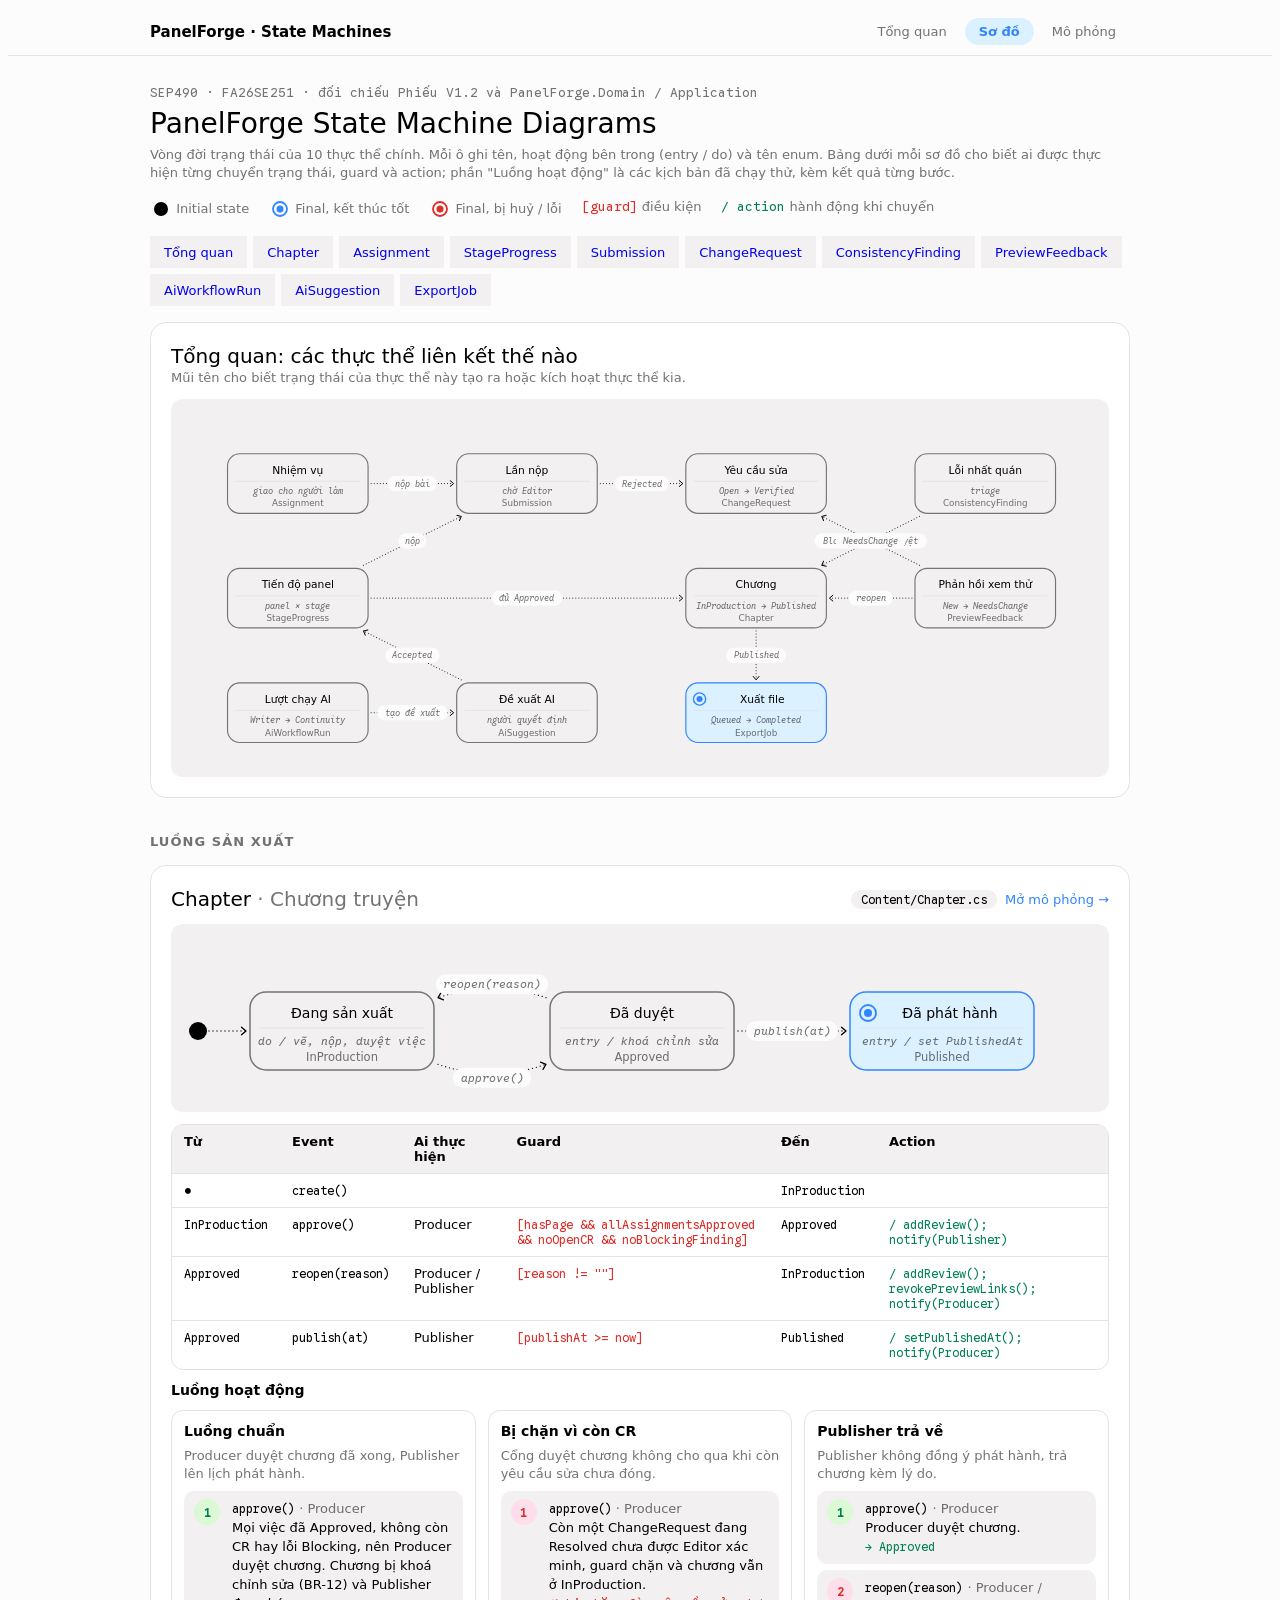
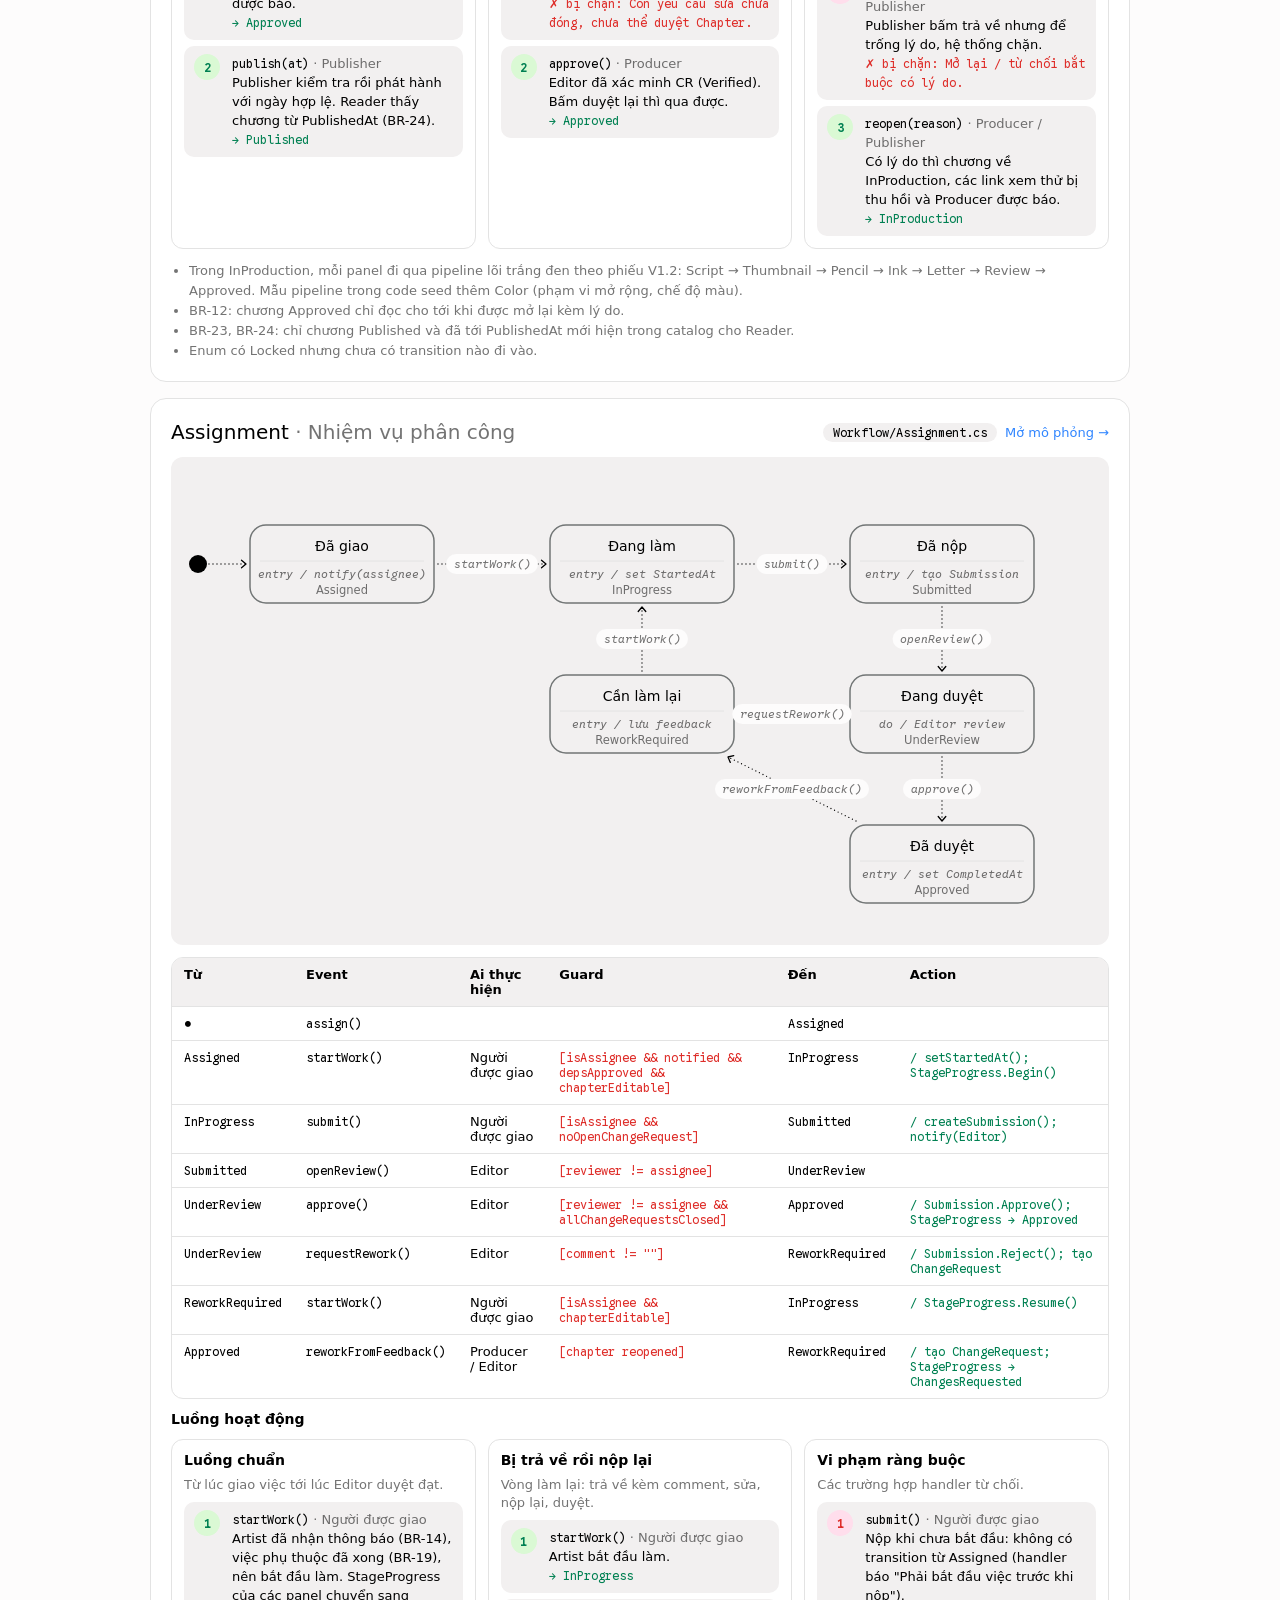
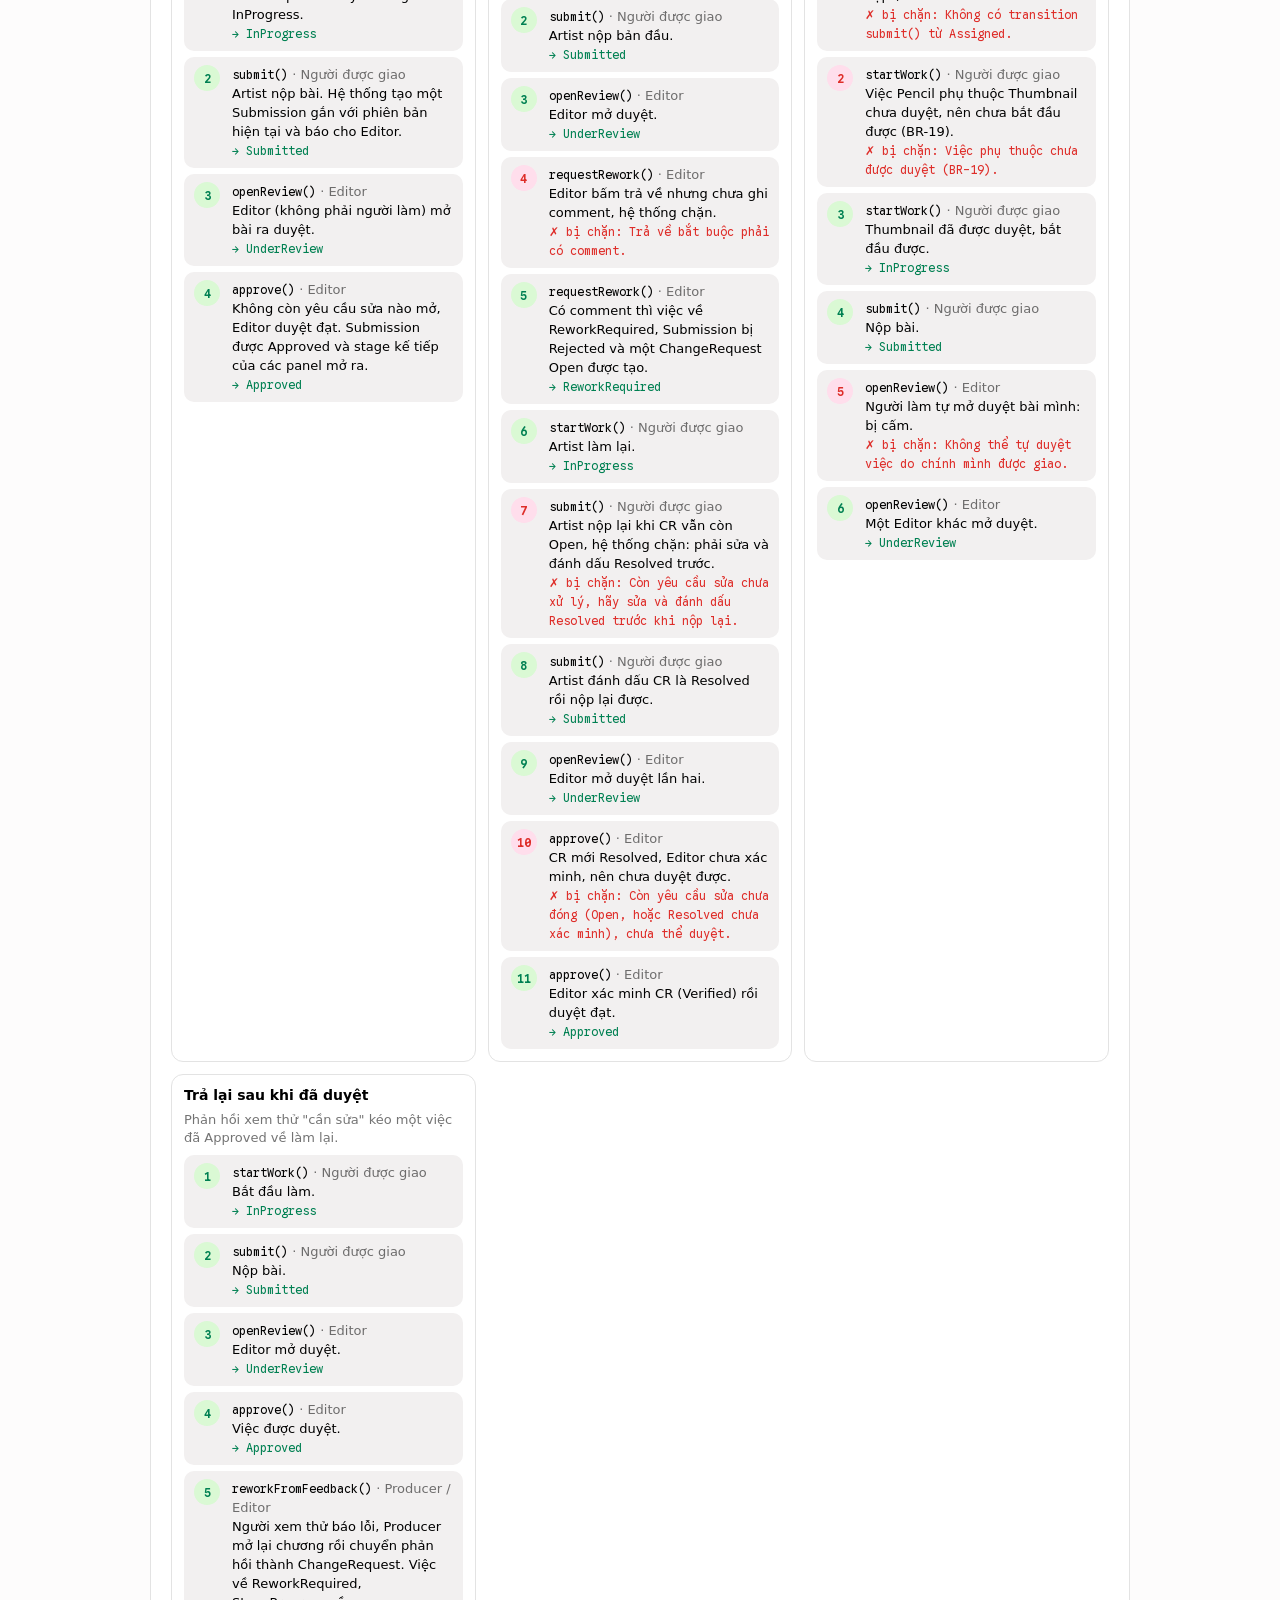
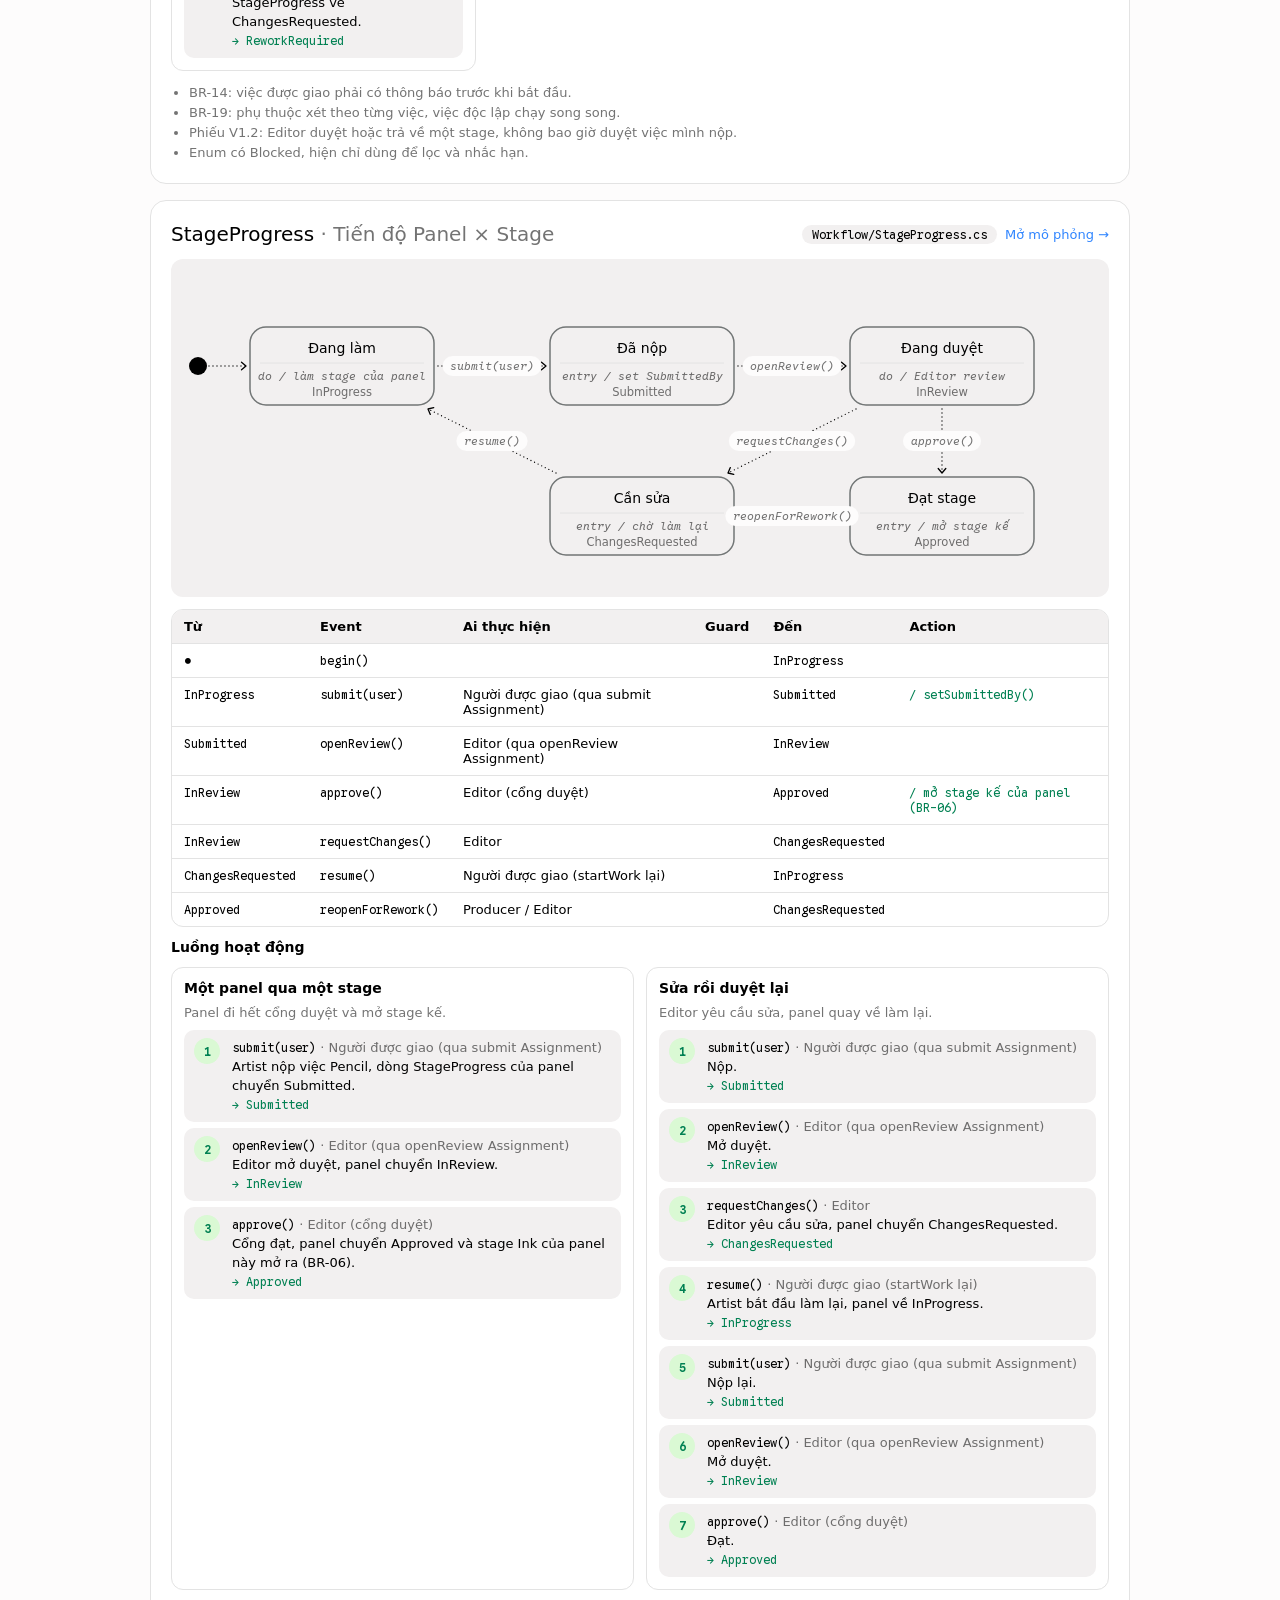
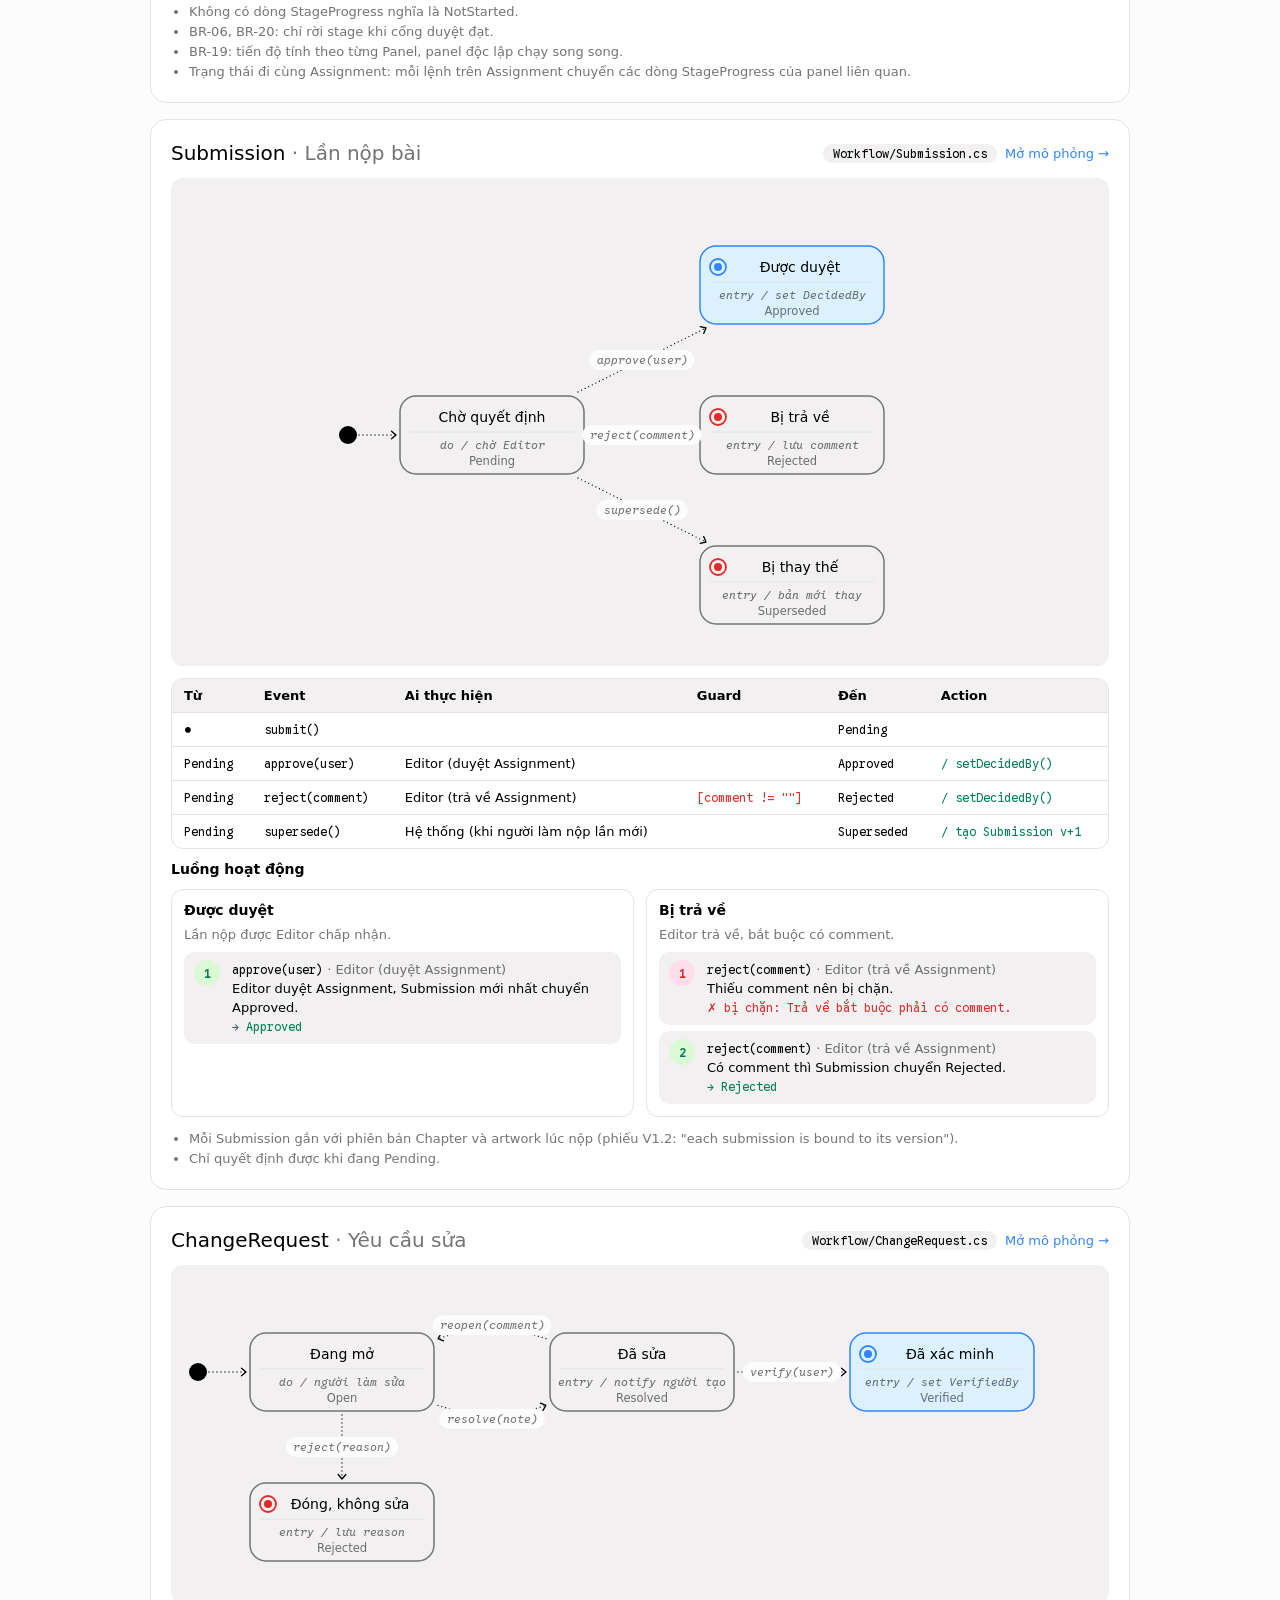
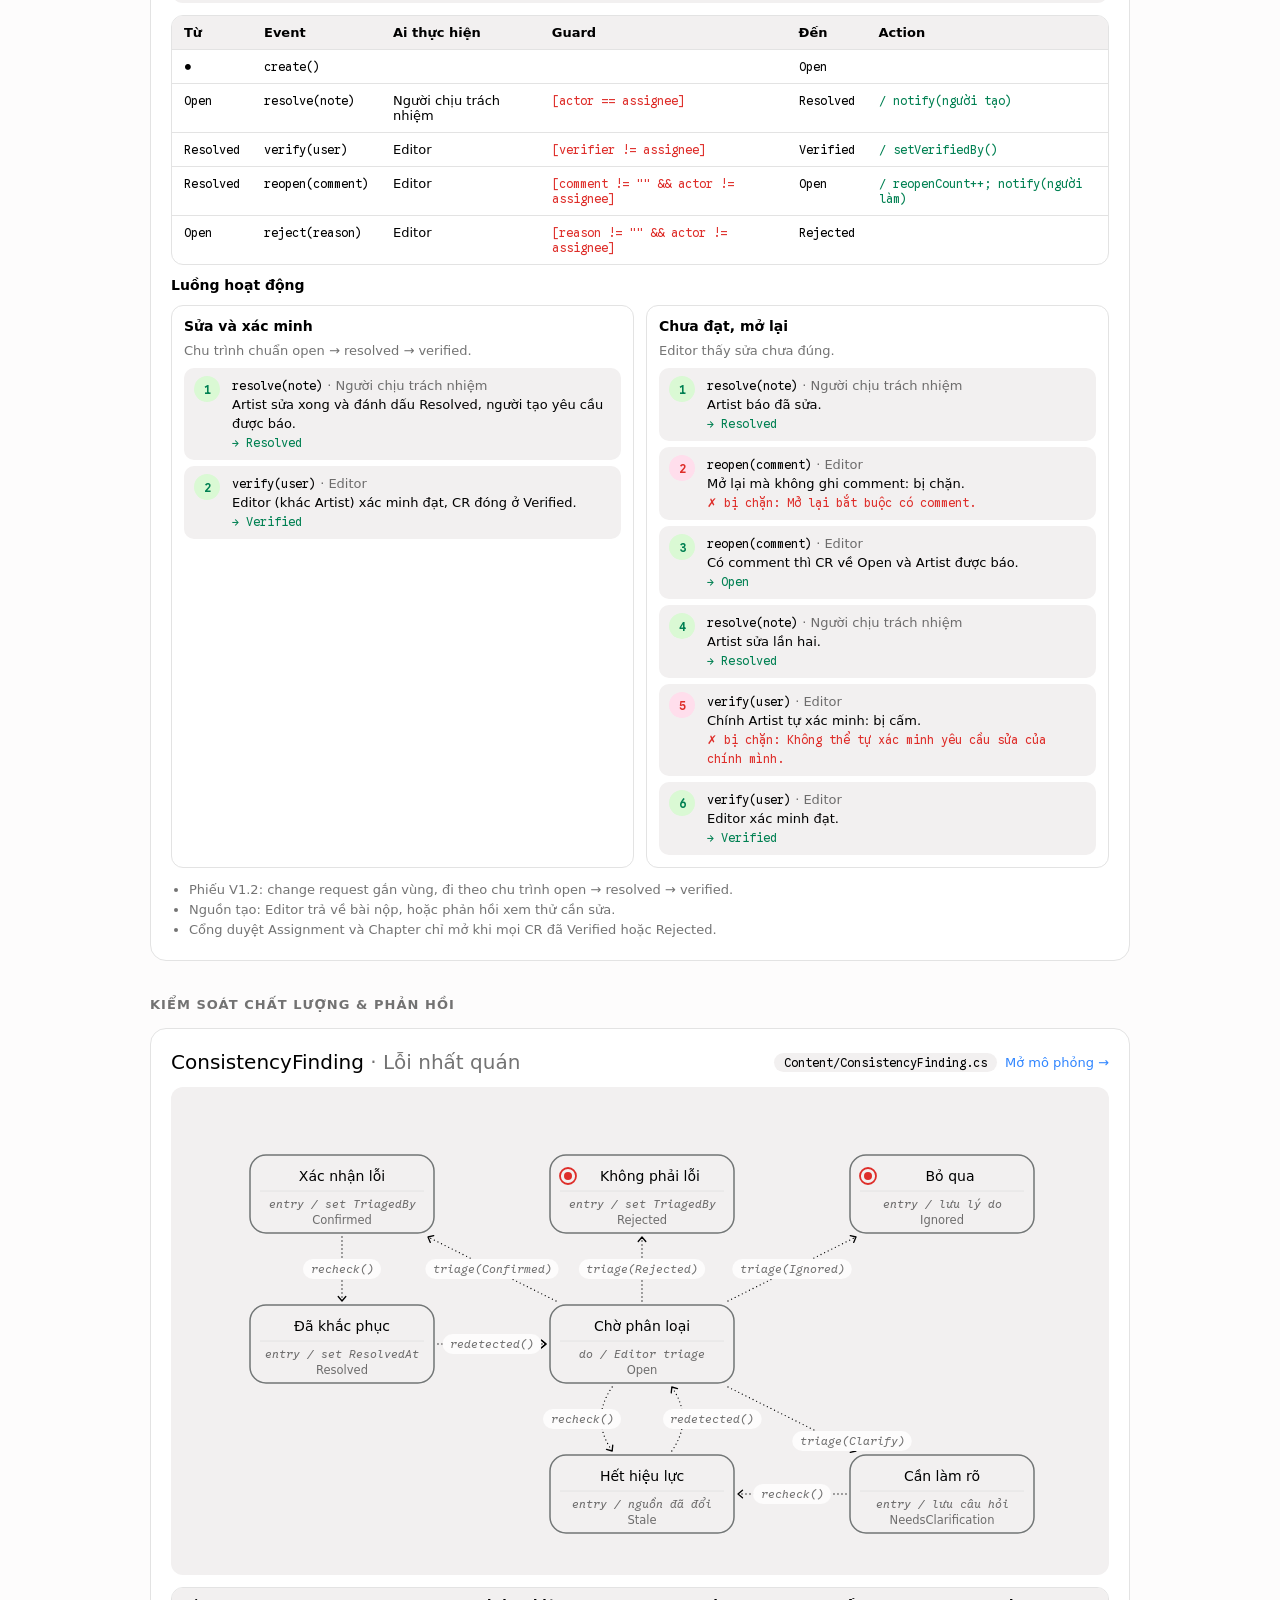
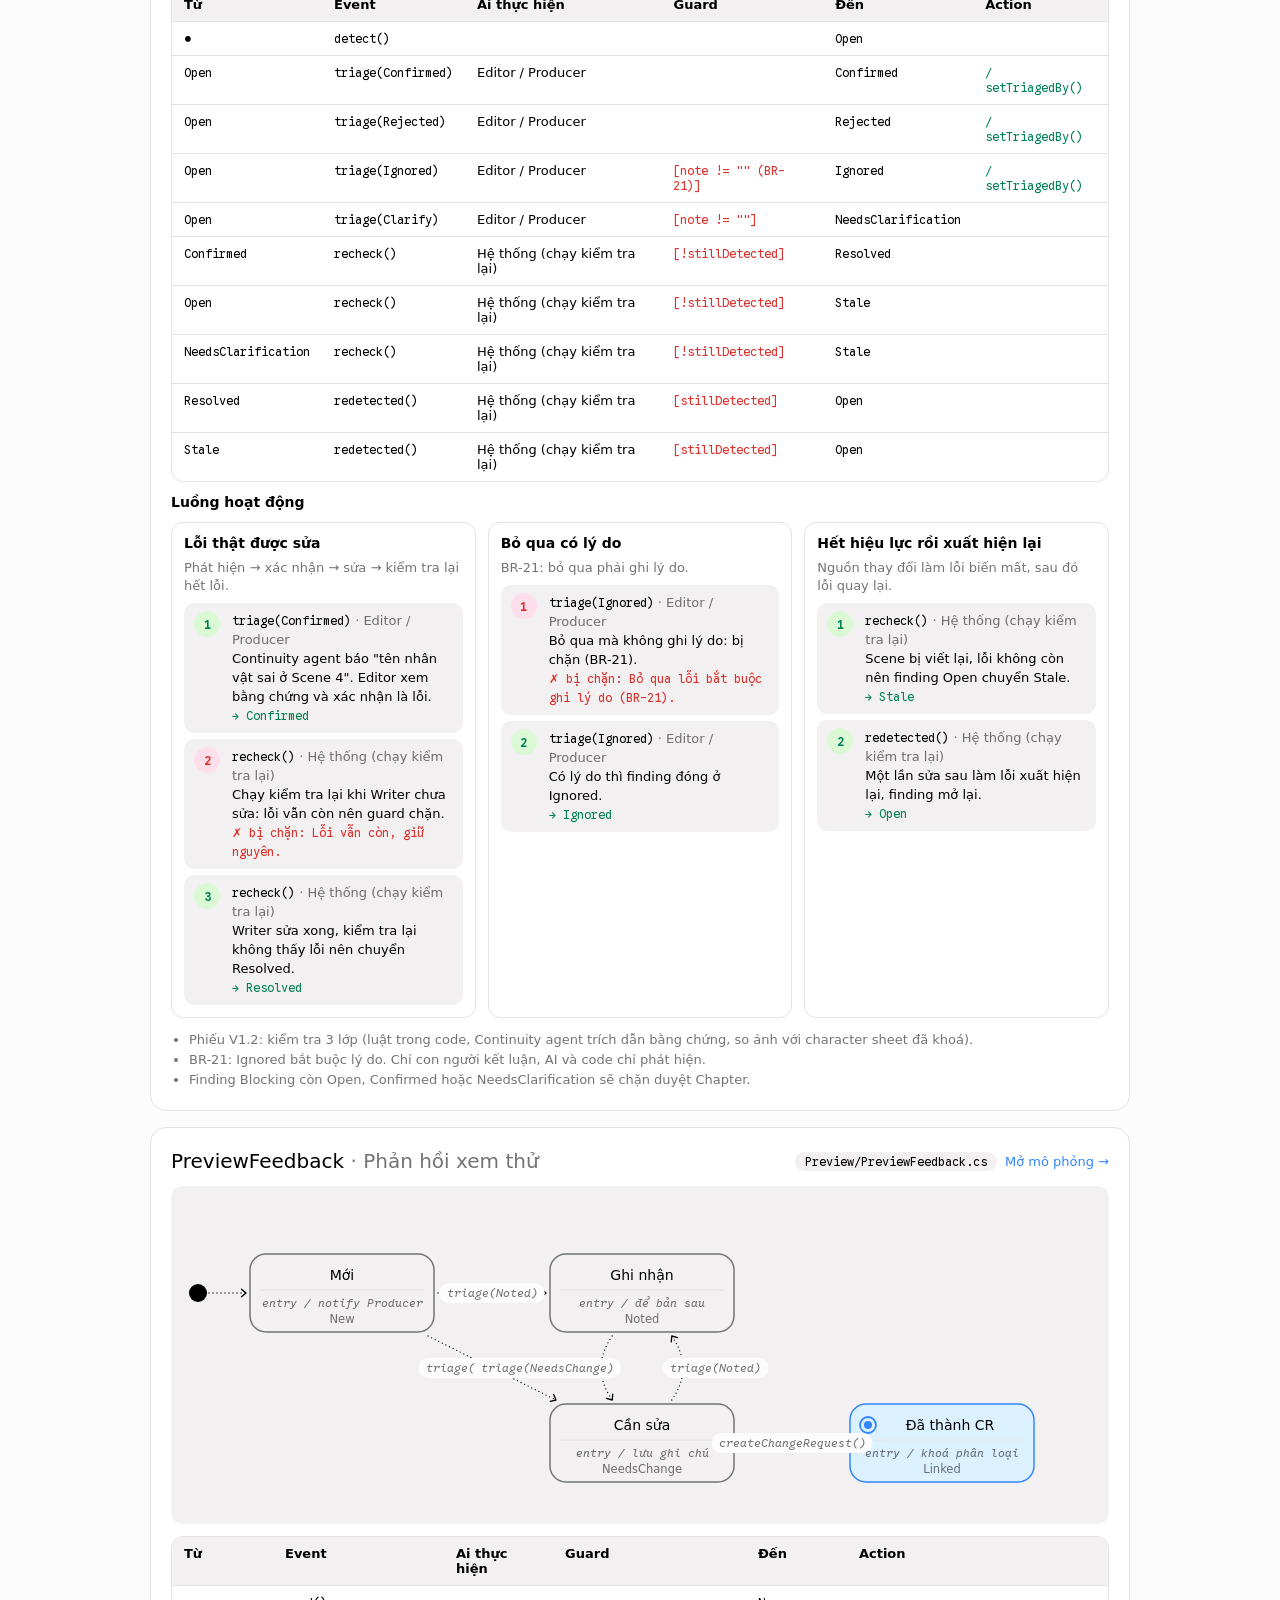
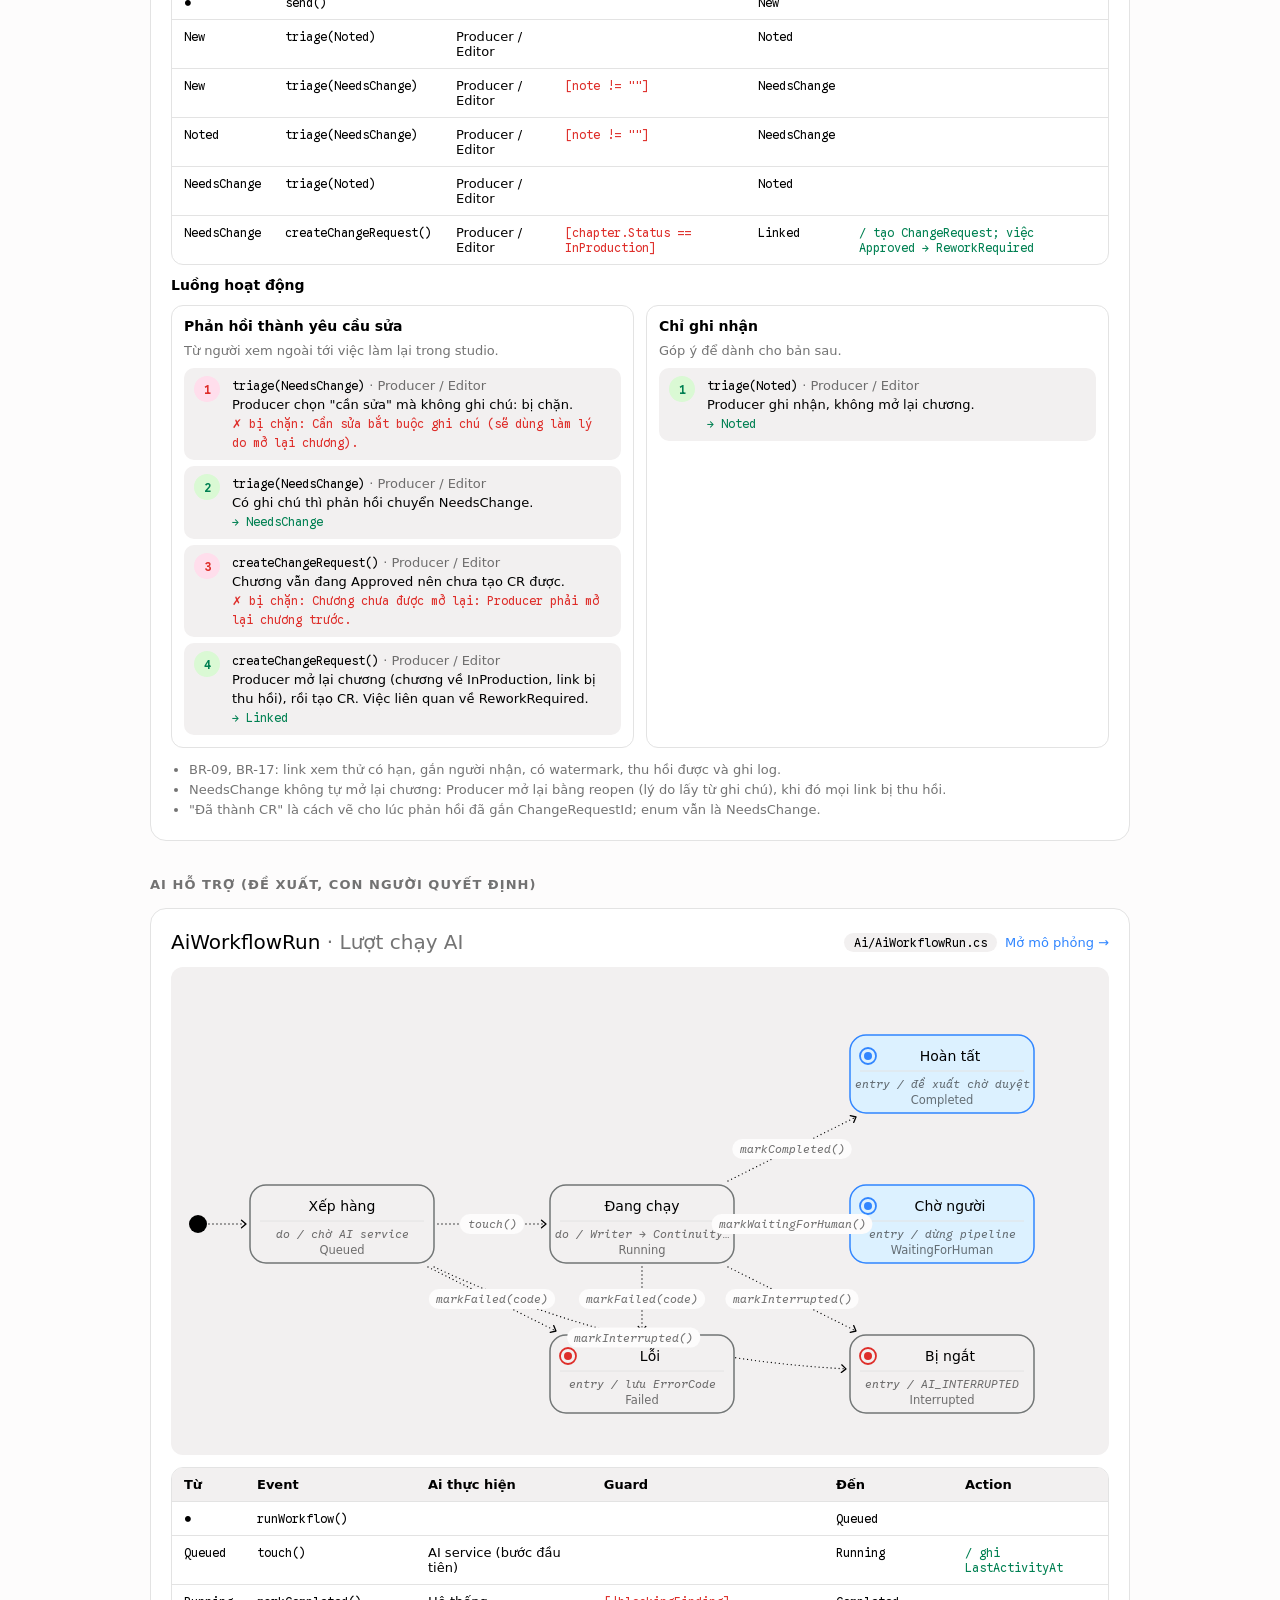
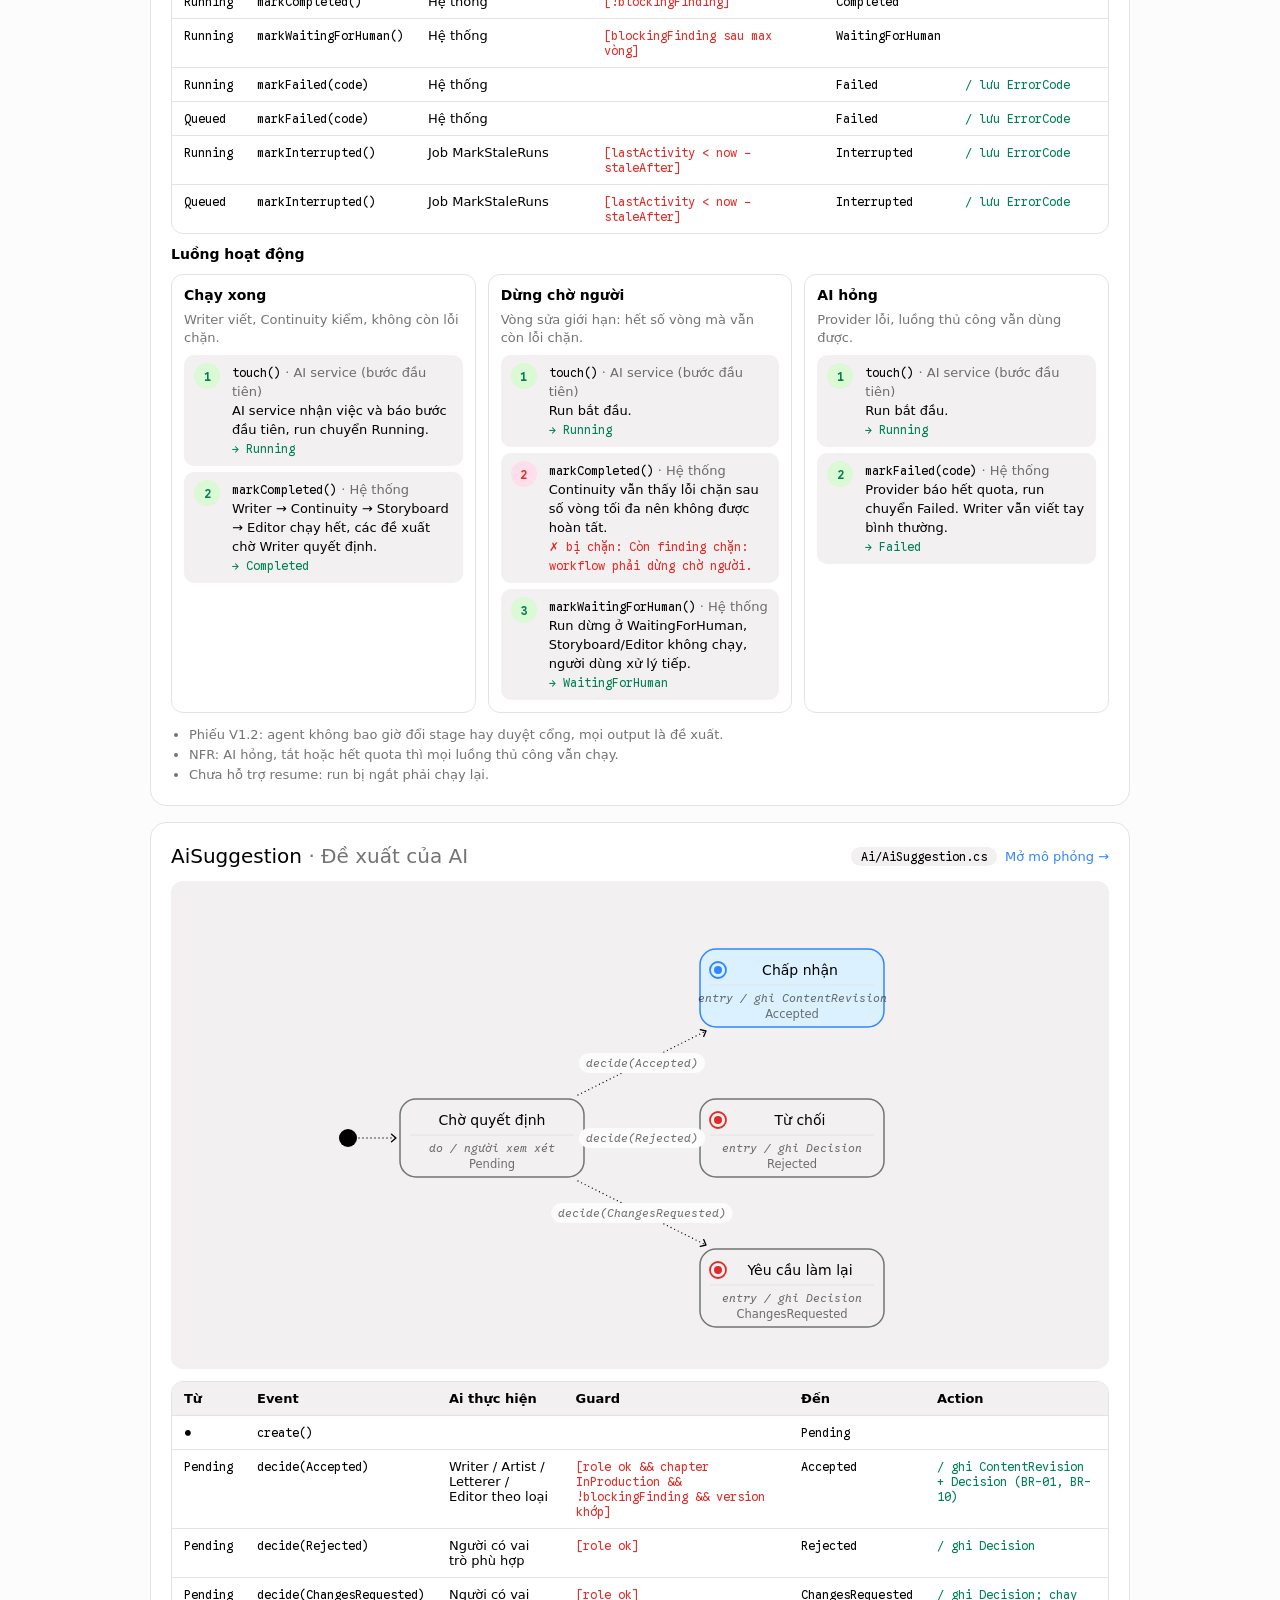
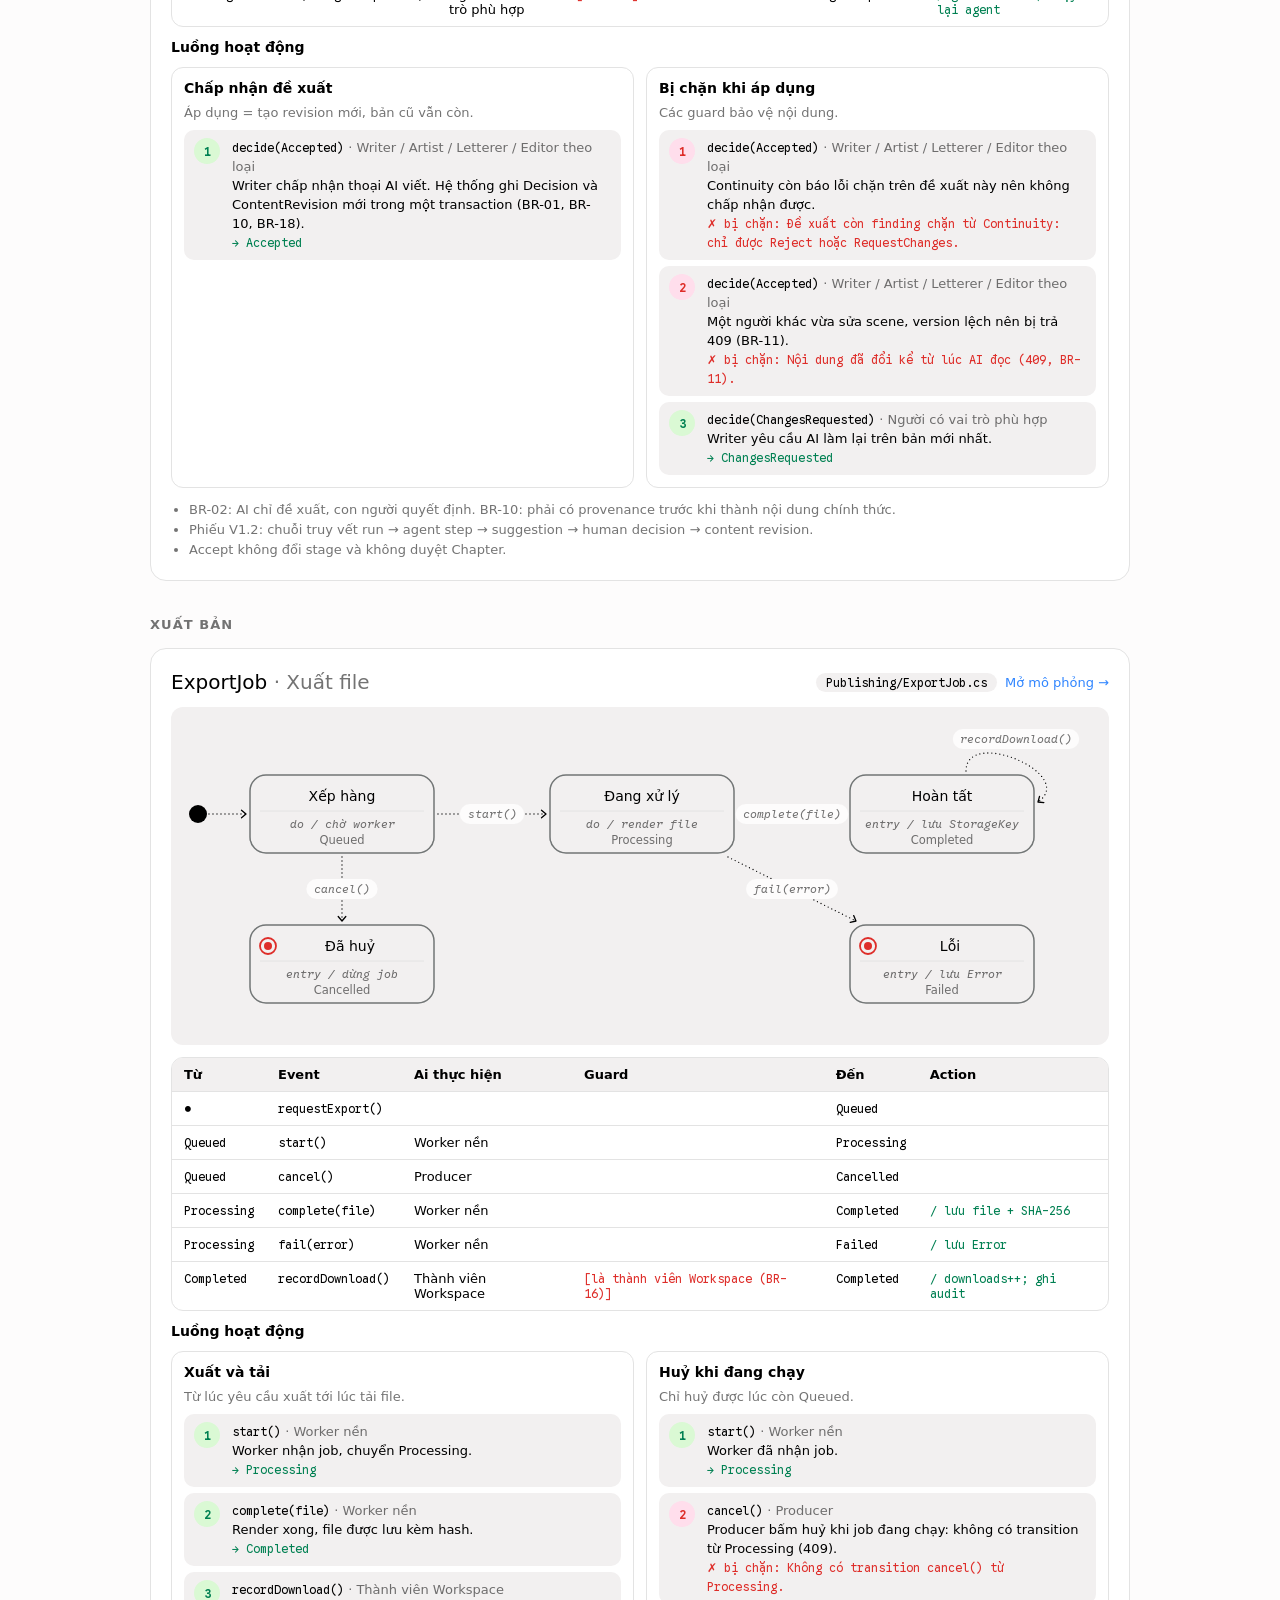
==== state-machine-diagrams.html @ bba7a61c "feat: PanelForge UML State Machine interactive diagrams and simulator" ====
<!doctype html>
<html lang="vi">
<head>
<meta charset="utf-8">
<meta name="viewport" content="width=device-width, initial-scale=1, viewport-fit=cover">
<title>PanelForge State Machines</title>
<link rel="stylesheet" href="https://fonts.googleapis.com/css2?family=Google+Sans+Flex:wght@300..700&family=Google+Sans+Code:wght@300..700&display=swap">
<link rel="stylesheet" href="state-machines.css">
<style>
  .card { display: flex; flex-direction: column; gap: 12px; padding: 20px; background: var(--surface-bright); border: 1px solid var(--stroke-default); border-radius: 16px; scroll-margin-top: 64px; }
  .group-title { margin: 20px 0 0; font-size: 13px; letter-spacing: .08em; text-transform: uppercase; color: var(--on-surface-variant); font-weight: 600; }
  .notes { margin: 0; padding-left: 18px; font-size: 13px; line-height: 20px; color: var(--on-surface-variant); }
  .legend { display: flex; flex-wrap: wrap; gap: 8px 20px; font-size: 13px; color: var(--on-surface-variant); }
  .legend svg { vertical-align: middle; }
  .flows { display: grid; grid-template-columns: repeat(auto-fit, minmax(280px, 1fr)); gap: 12px; }
  .flow { display: flex; flex-direction: column; gap: 8px; padding: 12px; border-radius: 12px; border: 1px solid var(--stroke-default); min-width: 0; }
  .flow h4 { margin: 0; font-size: 14px; font-weight: 600; }
  .sub { margin: 0; font-size: 14px; font-weight: 600; }
  .card-actions a { font-size: 13px; color: var(--accent-fixed); text-decoration: none; }
  .card-actions a:hover { text-decoration: underline; }
</style>
</head>
<body>
<header class="topnav"><div class="in">
  <a class="brand" href="index.html">PanelForge · State Machines</a>
  <nav aria-label="Trang"><a href="index.html">Tổng quan</a><a href="state-machine-diagrams.html" aria-current="page">Sơ đồ</a><a href="state-machine-simulator.html">Mô phỏng</a></nav>
</div></header>

<div class="wrap">
  <div style="display:flex;flex-direction:column;gap:4px">
    <p class="body-s muted mono">SEP490 · FA26SE251 · đối chiếu Phiếu V1.2 và PanelForge.Domain / Application</p>
    <h1 class="headline">PanelForge State Machine Diagrams</h1>
    <p class="body-s muted">Vòng đời trạng thái của 10 thực thể chính. Mỗi ô ghi tên, hoạt động bên trong (entry / do) và tên enum. Bảng dưới mỗi sơ đồ cho biết ai được thực hiện từng chuyển trạng thái, guard và action; phần "Luồng hoạt động" là các kịch bản đã chạy thử, kèm kết quả từng bước.</p>
  </div>

  <div class="legend">
    <span><svg width="22" height="22"><circle cx="11" cy="11" r="7" fill="var(--on-surface)"/></svg> Initial state</span>
    <span><svg width="22" height="22"><circle cx="11" cy="11" r="7" fill="none" stroke="var(--primary)" stroke-width="1.8"/><circle cx="11" cy="11" r="3.5" fill="var(--primary)"/></svg> Final, kết thúc tốt</span>
    <span><svg width="22" height="22"><circle cx="11" cy="11" r="7" fill="none" stroke="var(--error)" stroke-width="1.8"/><circle cx="11" cy="11" r="3.5" fill="var(--error)"/></svg> Final, bị huỷ / lỗi</span>
    <span><code class="mono g">[guard]</code> điều kiện</span>
    <span><code class="mono a">/ action</code> hành động khi chuyển</span>
  </div>

  <nav class="chips" id="nav" aria-label="Mục lục"></nav>

  <section class="card" id="overview">
    <div><h2 class="headline-s">Tổng quan: các thực thể liên kết thế nào</h2>
    <p class="body-s muted">Mũi tên cho biết trạng thái của thực thể này tạo ra hoặc kích hoạt thực thể kia.</p></div>
    <div class="viewport"><svg id="svg-overview" role="img" aria-label="Sơ đồ tổng quan"></svg></div>
  </section>

  <div id="cards" style="display:flex;flex-direction:column;gap:16px"></div>
</div>

<script src="state-machines.js"></script>
<script>
const { MACHINES, render, runFlow } = window.SM;
const GROUPS = [
  ['Luồng sản xuất', ['chapter', 'assignment', 'stage', 'submission', 'cr']],
  ['Kiểm soát chất lượng & phản hồi', ['finding', 'feedback']],
  ['AI hỗ trợ (đề xuất, con người quyết định)', ['airun', 'aisug']],
  ['Xuất bản', ['export']],
];

const OVERVIEW = {
  states: {
    Assignment: { vi: 'Nhiệm vụ', act: 'giao cho người làm', col: 0, row: 0 },
    StageProgress: { vi: 'Tiến độ panel', act: 'panel × stage', col: 0, row: 1 },
    Submission: { vi: 'Lần nộp', act: 'chờ Editor', col: 1, row: 0 },
    ChangeRequest: { vi: 'Yêu cầu sửa', act: 'Open → Verified', col: 2, row: 0 },
    ConsistencyFinding: { vi: 'Lỗi nhất quán', act: 'triage', col: 3, row: 0 },
    AiSuggestion: { vi: 'Đề xuất AI', act: 'người quyết định', col: 1, row: 2 },
    AiWorkflowRun: { vi: 'Lượt chạy AI', act: 'Writer → Continuity', col: 0, row: 2 },
    Chapter: { vi: 'Chương', act: 'InProduction → Published', col: 2, row: 1 },
    PreviewFeedback: { vi: 'Phản hồi xem thử', act: 'New → NeedsChange', col: 3, row: 1 },
    ExportJob: { vi: 'Xuất file', act: 'Queued → Completed', col: 2, row: 2, final: 'good' },
  },
  t: [
    { from: 'Assignment', to: 'Submission', ev: 'nộp bài' },
    { from: 'StageProgress', to: 'Submission', ev: 'nộp' },
    { from: 'Submission', to: 'ChangeRequest', ev: 'Rejected' },
    { from: 'ConsistencyFinding', to: 'Chapter', ev: 'Blocking chặn duyệt' },
    { from: 'PreviewFeedback', to: 'ChangeRequest', ev: 'NeedsChange' },
    { from: 'AiWorkflowRun', to: 'AiSuggestion', ev: 'tạo đề xuất' },
    { from: 'AiSuggestion', to: 'StageProgress', ev: 'Accepted' },
    { from: 'StageProgress', to: 'Chapter', ev: 'đủ Approved' },
    { from: 'PreviewFeedback', to: 'Chapter', ev: 'reopen' },
    { from: 'Chapter', to: 'ExportJob', ev: 'Published' },
  ],
};
render(document.getElementById('svg-overview'), OVERVIEW, 'ov');

const esc = s => String(s).replace(/&/g, '&amp;').replace(/</g, '&lt;');
const nav = document.getElementById('nav'), cards = document.getElementById('cards');
const link = (href, txt) => { const x = document.createElement('a'); x.href = href; x.className = 'chip'; x.textContent = txt; x.style.textDecoration = 'none'; x.style.display = 'inline-flex'; x.style.alignItems = 'center'; return x; };
nav.appendChild(link('#overview', 'Tổng quan'));

GROUPS.forEach(([title, keys]) => {
  const h = document.createElement('h2'); h.className = 'group-title'; h.textContent = title; cards.appendChild(h);
  keys.forEach(k => {
    const m = MACHINES[k];
    nav.appendChild(link('#' + k, m.name));
    const c = document.createElement('section'); c.className = 'card'; c.id = k;
    const rows = m.t.map(t => `<tr><td><code>${t.from}</code></td><td><code>${esc(t.ev)}</code></td><td>${esc(t.who)}</td>
      <td>${t.g ? `<code class="g">[${esc(t.g[0])}]</code>` : ''}</td><td><code>${t.to}</code></td>
      <td>${t.a ? `<code class="a">/ ${esc(t.a[0])}</code>` : ''}</td></tr>`).join('');
    const flows = m.flows.map(f => {
      const res = runFlow(m, f);
      const steps = f.steps.map((s, i) => {
        const r = res[i];
        return `<li class="${r.ok ? 'ok' : 'bad'}"><div><span class="ev">${esc(s.ev)}</span> <span class="body-s muted">· ${esc(r.t ? r.t.who : '')}</span><br>${esc(s.say)}<br><span class="res ${r.ok ? 'ok' : 'bad'}">${r.ok ? '→ ' + r.to : '✗ bị chặn: ' + esc(r.why)}</span></div></li>`;
      }).join('');
      return `<div class="flow"><h4>${esc(f.name)}</h4><p class="body-s muted">${esc(f.desc)}</p><ol class="steps">${steps}</ol></div>`;
    }).join('');
    c.innerHTML = `
      <div class="row between"><h3 class="headline-s">${m.name} <span class="muted" style="font-weight:400">· ${m.vi}</span></h3>
      <div class="row card-actions"><span class="badge">${m.file}</span><a href="state-machine-simulator.html#${k}">Mở mô phỏng →</a></div></div>
      <div class="viewport"><svg role="img" aria-label="State machine ${m.name}"></svg></div>
      <div class="table-wrap"><table class="table">
        <thead><tr><th>Từ</th><th>Event</th><th>Ai thực hiện</th><th>Guard</th><th>Đến</th><th>Action</th></tr></thead>
        <tbody><tr><td><code>●</code></td><td><code>${m.initEvent}</code></td><td></td><td></td><td><code>${m.initial}</code></td><td></td></tr>${rows}</tbody>
      </table></div>
      <h4 class="sub">Luồng hoạt động</h4>
      <div class="flows">${flows}</div>
      <ul class="notes">${m.notes.map(n => `<li>${esc(n)}</li>`).join('')}</ul>`;
    cards.appendChild(c);
    render(c.querySelector('svg'), m, k);
  });
});
</script>
</body>
</html>
---- state-machines.css ----
/* Token và component theo phong cách mẫu (Google Sans Flex, surface/accent, pill buttons) */
:root {
  --ff-sans: 'Google Sans Flex', 'Google Sans', 'Segoe UI', system-ui, sans-serif;
  --ff-mono: 'Google Sans Code', 'JetBrains Mono', ui-monospace, monospace;
  --surface: #fdfcfc; --surface-dim: #f2f0f0; --surface-bright: #ffffff; --surface-container: #f2f0f0; --surface-container-high: #e6e6e6;
  --on-surface: #000000; --on-surface-variant: rgba(0, 0, 0, 0.55); --on-surface-low: rgba(0, 0, 0, 0.08);
  --primary: #3186ff; --accent: #9dd2ff; --accent-container: #dcf1ff; --accent-fixed: #3186ff;
  --positive: #008052; --positive-container: #daf9d4; --error: #de2d29; --error-container: #ffdeec;
  --outline: #727676; --stroke-default: #e3e3e3;
}
@media (prefers-color-scheme: dark) { :root:not([data-theme="light"]) {
  --surface: #0f0f0f; --surface-dim: #141414; --surface-bright: #1c1c1c; --surface-container: #141414; --surface-container-high: #1c1c1c;
  --on-surface: #e0e0e0; --on-surface-variant: rgba(255, 255, 255, 0.55); --on-surface-low: rgba(255, 255, 255, 0.12);
  --primary: #9dd2ff; --accent: #1f3b9b; --accent-container: #192967; --accent-fixed: #3186ff;
  --positive: #0ebc5f; --positive-container: #002220; --error: #ff4c45; --error-container: #3c0202;
  --outline: #9a9b9c; --stroke-default: #2d2f38; color-scheme: dark } }
:root[data-theme="dark"] {
  --surface: #0f0f0f; --surface-dim: #141414; --surface-bright: #1c1c1c; --surface-container: #141414; --surface-container-high: #1c1c1c;
  --on-surface: #e0e0e0; --on-surface-variant: rgba(255, 255, 255, 0.55); --on-surface-low: rgba(255, 255, 255, 0.12);
  --primary: #9dd2ff; --accent: #1f3b9b; --accent-container: #192967; --accent-fixed: #3186ff;
  --positive: #0ebc5f; --positive-container: #002220; --error: #ff4c45; --error-container: #3c0202;
  --outline: #9a9b9c; --stroke-default: #2d2f38; color-scheme: dark }

body { background: var(--surface); color: var(--on-surface); font-family: var(--ff-sans); -webkit-font-smoothing: antialiased; }
.wrap { max-width: 980px; margin: 0 auto; padding-inline: 16px; padding-block: 28px 56px; display: flex; flex-direction: column; gap: 16px; }
.headline { margin: 0; font-size: 28px; line-height: 36px; font-weight: 450; text-wrap: balance; }
.headline-s { margin: 0; font-size: 20px; line-height: 26px; font-weight: 500; }
.body-s { margin: 0; font-size: 13px; line-height: 18px; }
.muted { color: var(--on-surface-variant); }
.mono { font-family: var(--ff-mono); }

button { appearance: none; display: inline-flex; align-items: center; justify-content: center; gap: 6px; min-height: 36px; padding: 6px 16px;
  font: 500 13px/18px var(--ff-sans); color: var(--on-surface); background: var(--surface-bright); border: 1px solid var(--stroke-default);
  border-radius: 999px; cursor: pointer; transition: background-color .15s, border-color .15s, color .15s; }
button:hover { background: var(--surface-container-high); }
button:focus-visible, input:focus-visible, select:focus-visible { outline: 2px solid var(--on-surface); outline-offset: 2px; }
.btn-accent { background: var(--accent); border-color: transparent; }
.btn-accent:hover { background: var(--accent-container); }
.btn-ghost { background: var(--on-surface-low); border-color: transparent; }
.btn-off { opacity: .55; }
button code { font-family: var(--ff-mono); font-size: 12px; opacity: .8; }

.chips { display: flex; flex-wrap: wrap; gap: 6px; }
.chip { min-height: 32px; padding: 0 14px; font-size: 13px; background: var(--surface-dim); border-color: transparent; }
.chip.is-active { background: var(--accent-container); color: var(--accent-fixed); font-weight: 600; }

.viewport { border-radius: 12px; background: var(--surface-dim); padding: 12px 0; overflow-x: auto; }
.viewport svg { width: 100%; height: auto; display: block; margin: 0 auto; min-width: 560px; }
svg text { user-select: none; stroke: none; }
.st-name { fill: var(--on-surface); font: 500 14px var(--ff-sans); }
.st-act { fill: var(--on-surface-variant); font: italic 11.5px var(--ff-mono); }
.st-key { fill: var(--on-surface-variant); font: 11.5px var(--ff-sans); }
.edge-label { fill: var(--on-surface-variant); font: italic 11.5px var(--ff-mono); }
.state-rect { stroke-width: 1.5px; transition: stroke .3s, fill .3s, filter .3s; }
.state-node.is-active .state-rect { stroke: var(--primary); fill: var(--accent-container); filter: drop-shadow(0 0 6px var(--primary)); }
.state-node.is-error .state-rect { stroke: var(--error); filter: drop-shadow(0 0 6px var(--error)); }
.transition-edge { transition: stroke .3s, stroke-width .3s; }
.transition-edge.is-active { stroke: var(--primary); stroke-width: 2.2px; stroke-dasharray: none; }
.transition-edge.is-error { stroke: var(--error); stroke-width: 2.2px; stroke-dasharray: none; }
.flow-particle { fill: var(--primary); opacity: 0; transition: opacity .2s; }
.flow-particle.is-animating { opacity: 1; }

.panel { padding: 12px 16px; background: var(--surface-bright); border: 1px solid var(--stroke-default); border-radius: 12px; display: flex; flex-direction: column; gap: 8px; min-width: 0; }
.deck { padding: 12px 16px; background: var(--surface-dim); border-radius: 12px; display: flex; flex-direction: column; gap: 12px; }
.badge { padding: 2px 10px; background: var(--surface-container); border-radius: 999px; font: 12px var(--ff-mono); }
.badge.ok { background: var(--positive-container); color: var(--positive); }
.badge.bad { background: var(--error-container); color: var(--error); }
.info-grid { display: grid; grid-template-columns: repeat(3, 1fr); gap: 8px; }
@media (max-width: 560px) { .info-grid { grid-template-columns: 1fr; } }
.info-item { display: flex; flex-direction: column; gap: 2px; padding: 6px 10px; background: var(--surface-dim); border-radius: 8px; min-width: 0; }
.info-item code { font: 14px var(--ff-mono); overflow-wrap: anywhere; }
.row { display: flex; flex-wrap: wrap; gap: 8px; align-items: center; }
.between { justify-content: space-between; }

.table { width: 100%; border-collapse: collapse; font-size: 13px; }
.table-wrap { overflow-x: auto; border: 1px solid var(--stroke-default); border-radius: 12px; }
.table th, .table td { text-align: left; padding: 9px 12px; border-bottom: 1px solid var(--stroke-default); vertical-align: top; }
.table th { background: var(--surface-container); font-weight: 600; }
.table tr:last-child td { border-bottom: 0; }
.table code { font-family: var(--ff-mono); font-size: 12px; }
.g { color: var(--error); } .a { color: var(--positive); }

/* Thanh điều hướng giữa các trang */
.topnav { position: sticky; top: env(safe-area-inset-top, 0px); z-index: 5; background: var(--surface); border-bottom: 1px solid var(--stroke-default); }
.topnav .in { max-width: 980px; margin: 0 auto; padding: 10px 16px; display: flex; flex-wrap: wrap; gap: 6px 16px; align-items: center; justify-content: space-between; }
.topnav .brand { font-weight: 600; font-size: 15px; color: var(--on-surface); text-decoration: none; }
.topnav nav { display: flex; gap: 4px; flex-wrap: wrap; }
.topnav nav a { padding: 6px 14px; border-radius: 999px; font-size: 13px; color: var(--on-surface-variant); text-decoration: none; }
.topnav nav a:hover { background: var(--surface-dim); color: var(--on-surface); }
.topnav nav a[aria-current="page"] { background: var(--accent-container); color: var(--accent-fixed); font-weight: 600; }
a:focus-visible { outline: 2px solid var(--on-surface); outline-offset: 2px; }

/* Kịch bản từng bước */
.steps { margin: 0; padding: 0; list-style: none; display: flex; flex-direction: column; gap: 6px; counter-reset: st; }
.steps li { counter-increment: st; display: grid; grid-template-columns: 28px 1fr; gap: 10px; padding: 8px 10px; border-radius: 10px; background: var(--surface-dim); font-size: 13px; line-height: 19px; min-width: 0; }
.steps li::before { content: counter(st); width: 24px; height: 24px; border-radius: 50%; display: grid; place-items: center; font: 600 12px var(--ff-mono); background: var(--surface-bright); border: 1px solid var(--stroke-default); }
.steps li.is-current { background: var(--accent-container); }
.steps li.is-done { opacity: .7; }
.steps li.ok::before { background: var(--positive-container); color: var(--positive); border-color: transparent; }
.steps li.bad::before { background: var(--error-container); color: var(--error); border-color: transparent; }
.steps .ev { font: 12px var(--ff-mono); }
.steps .res { font: 12px var(--ff-mono); }
.steps .res.ok { color: var(--positive); } .steps .res.bad { color: var(--error); }
.callout { padding: 10px 14px; border-radius: 10px; font-size: 13px; line-height: 19px; background: var(--error-container); color: var(--error); }
.narration { padding: 10px 14px; border-radius: 10px; background: var(--surface-bright); border: 1px solid var(--stroke-default); font-size: 14px; line-height: 21px; }
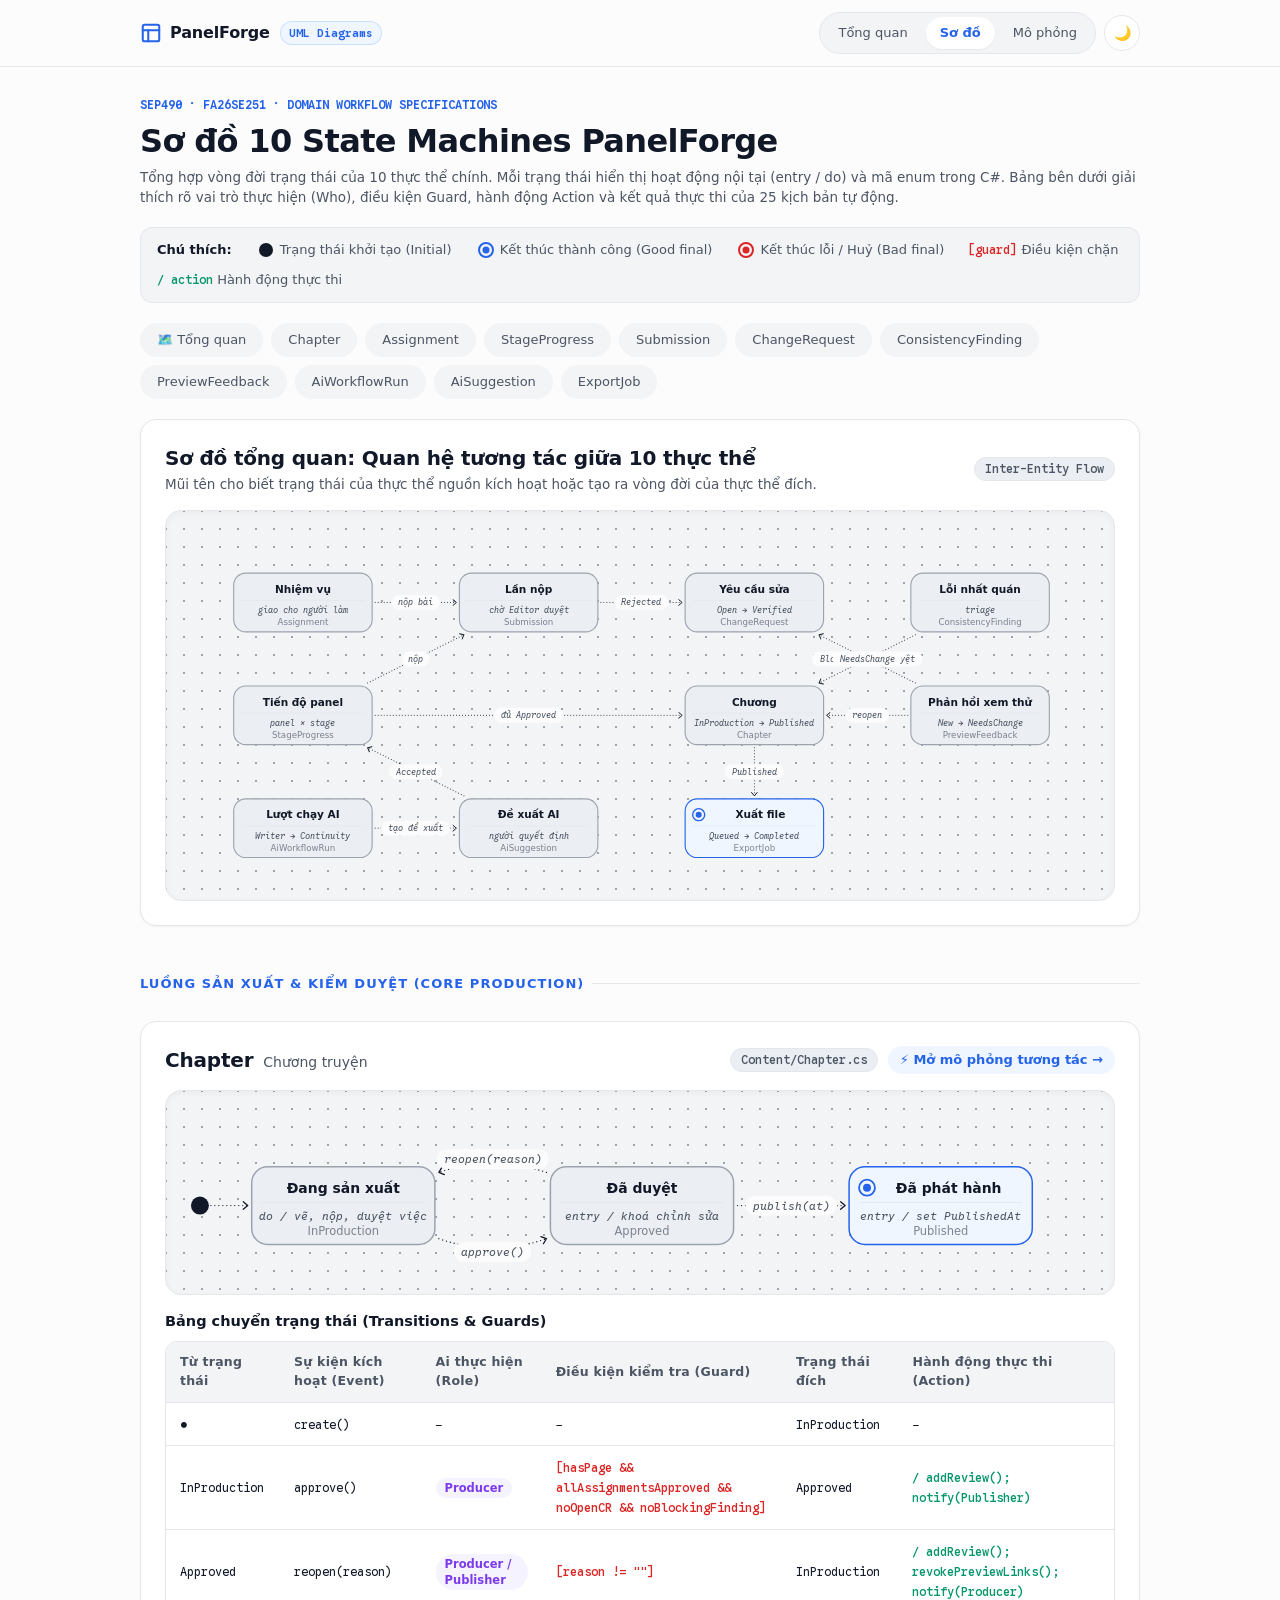
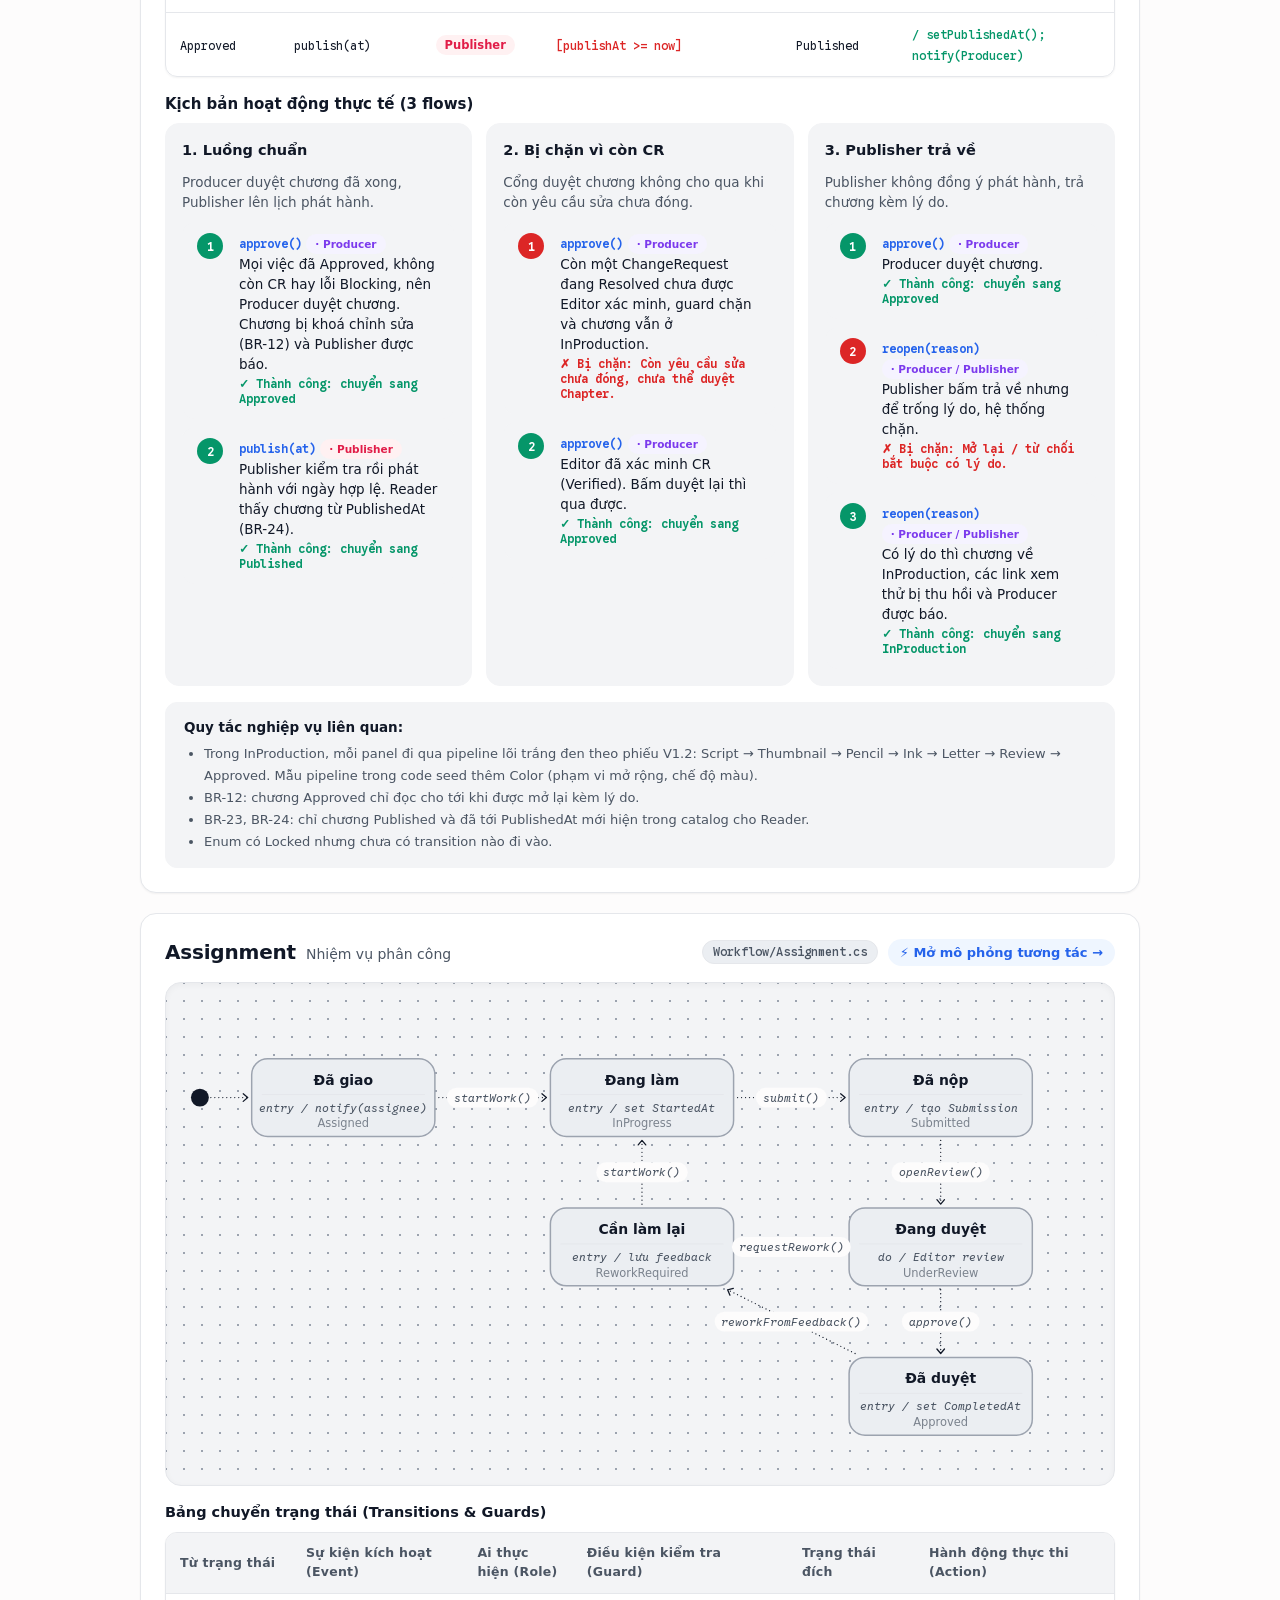
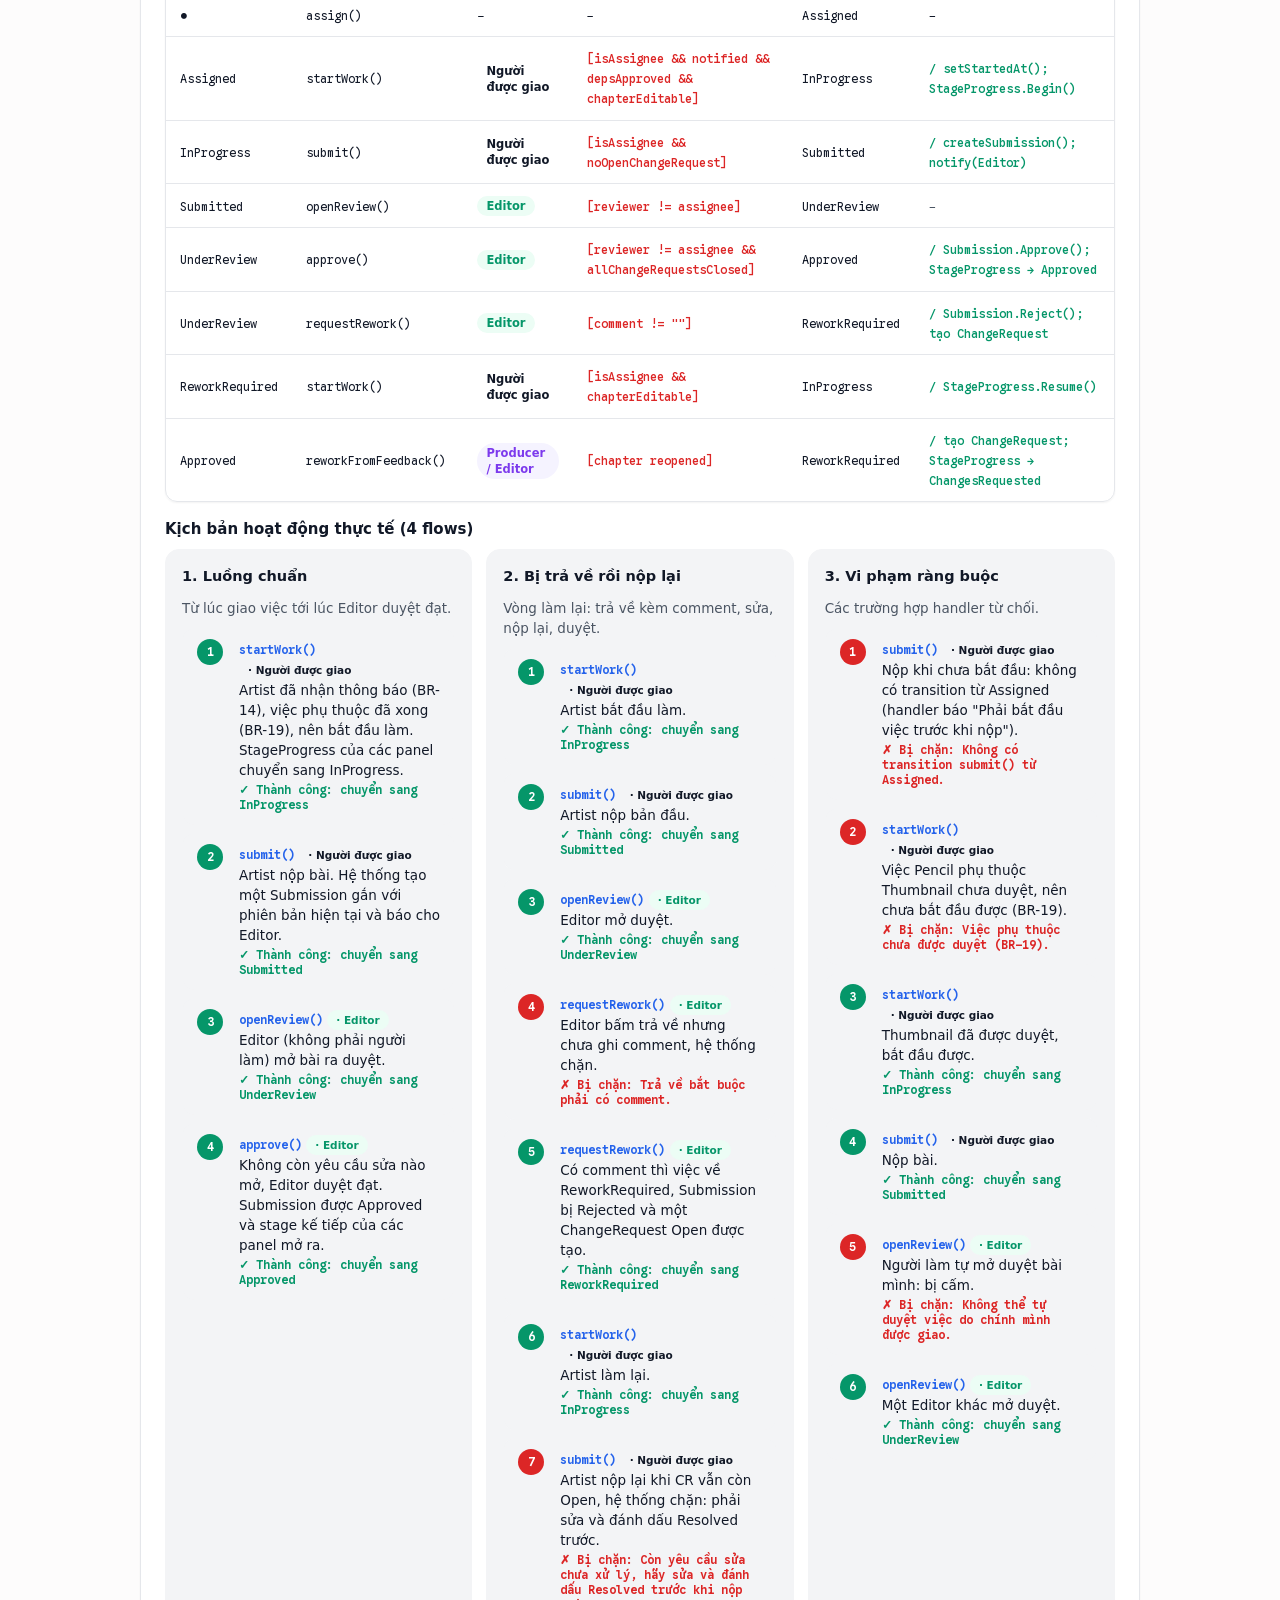
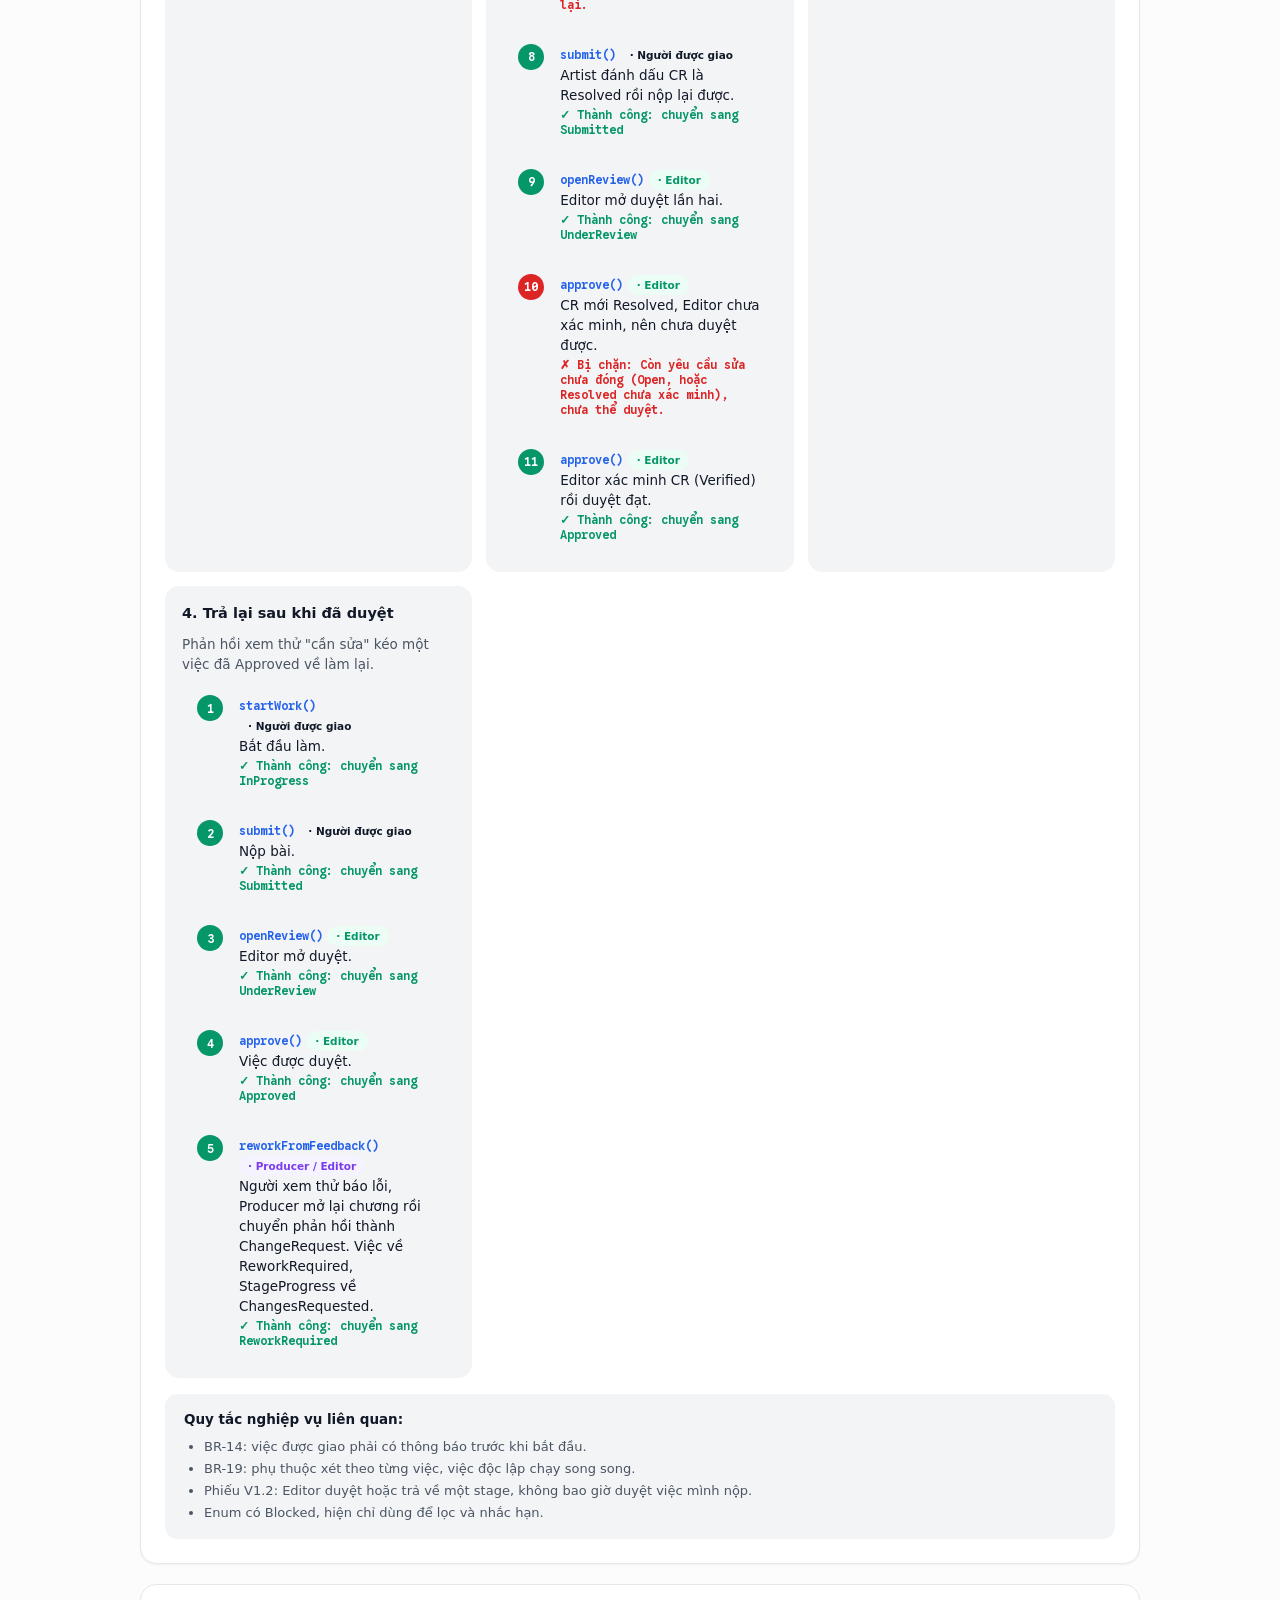
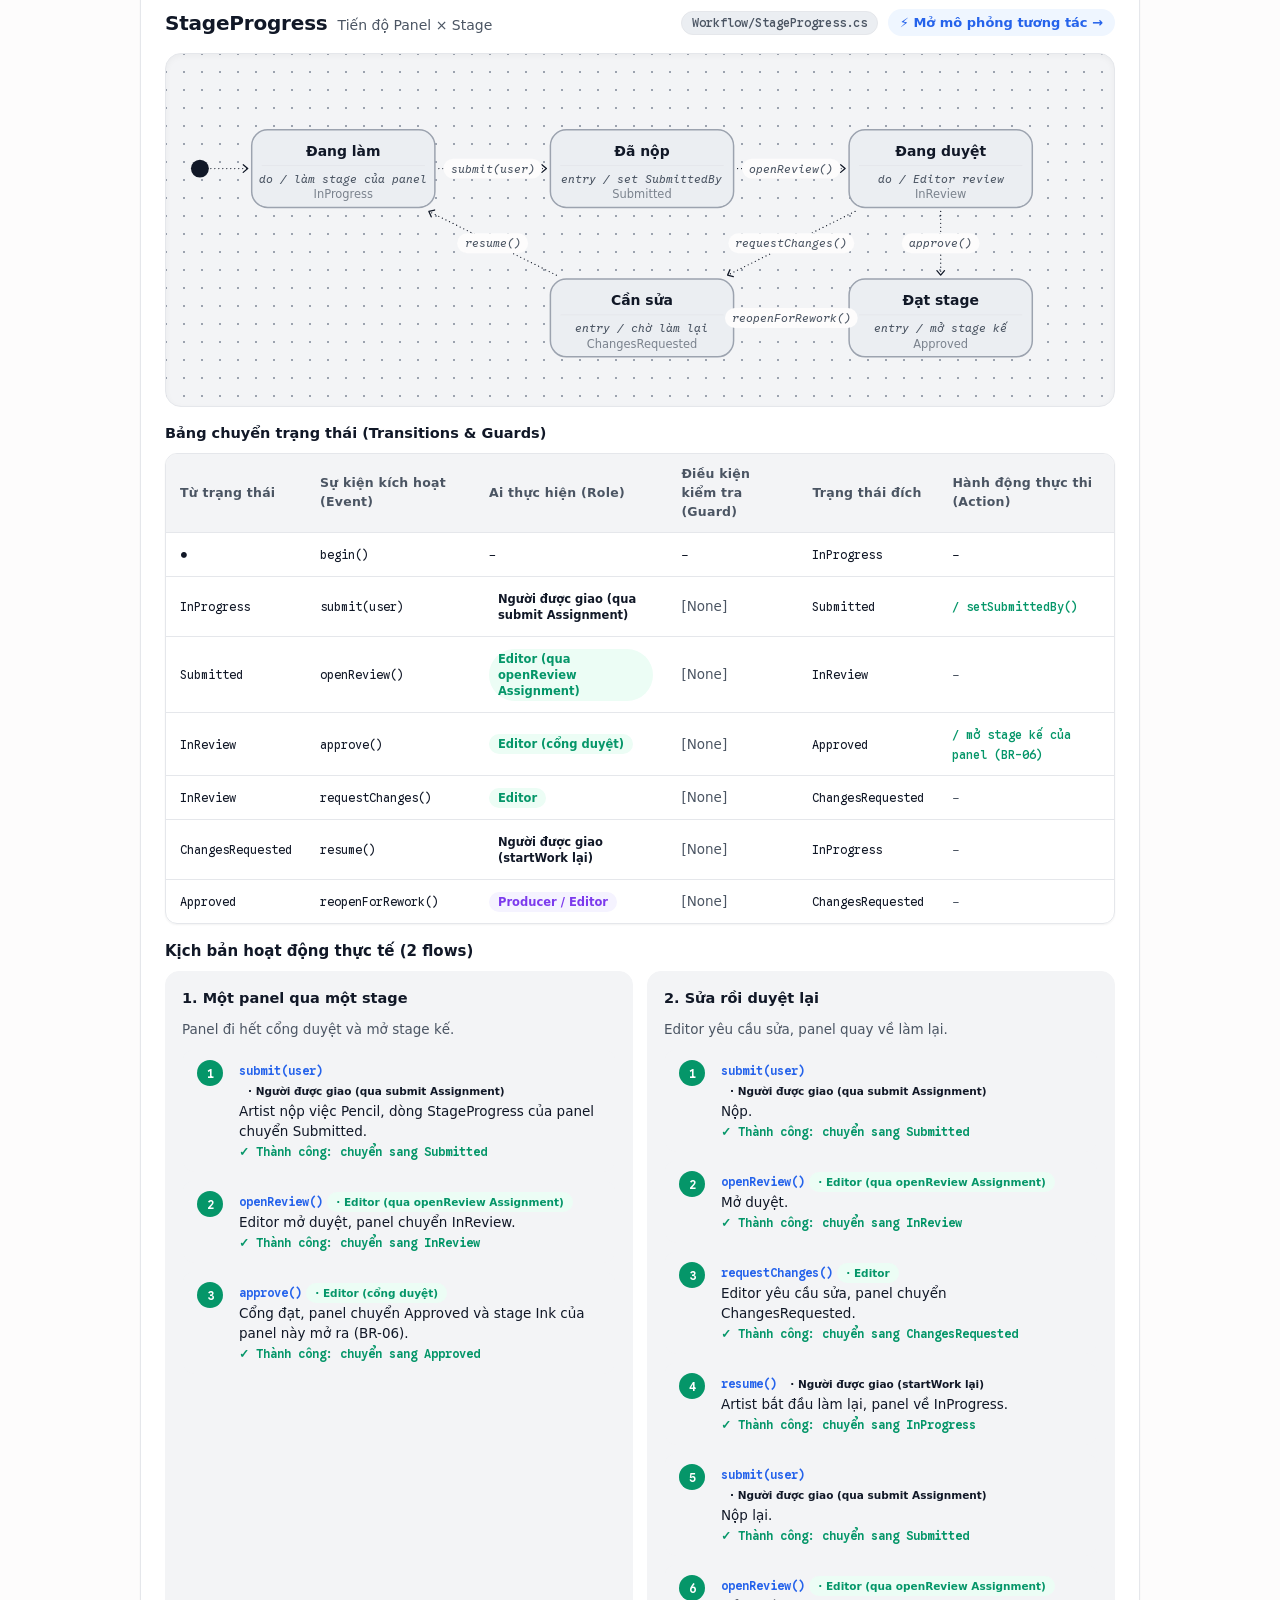
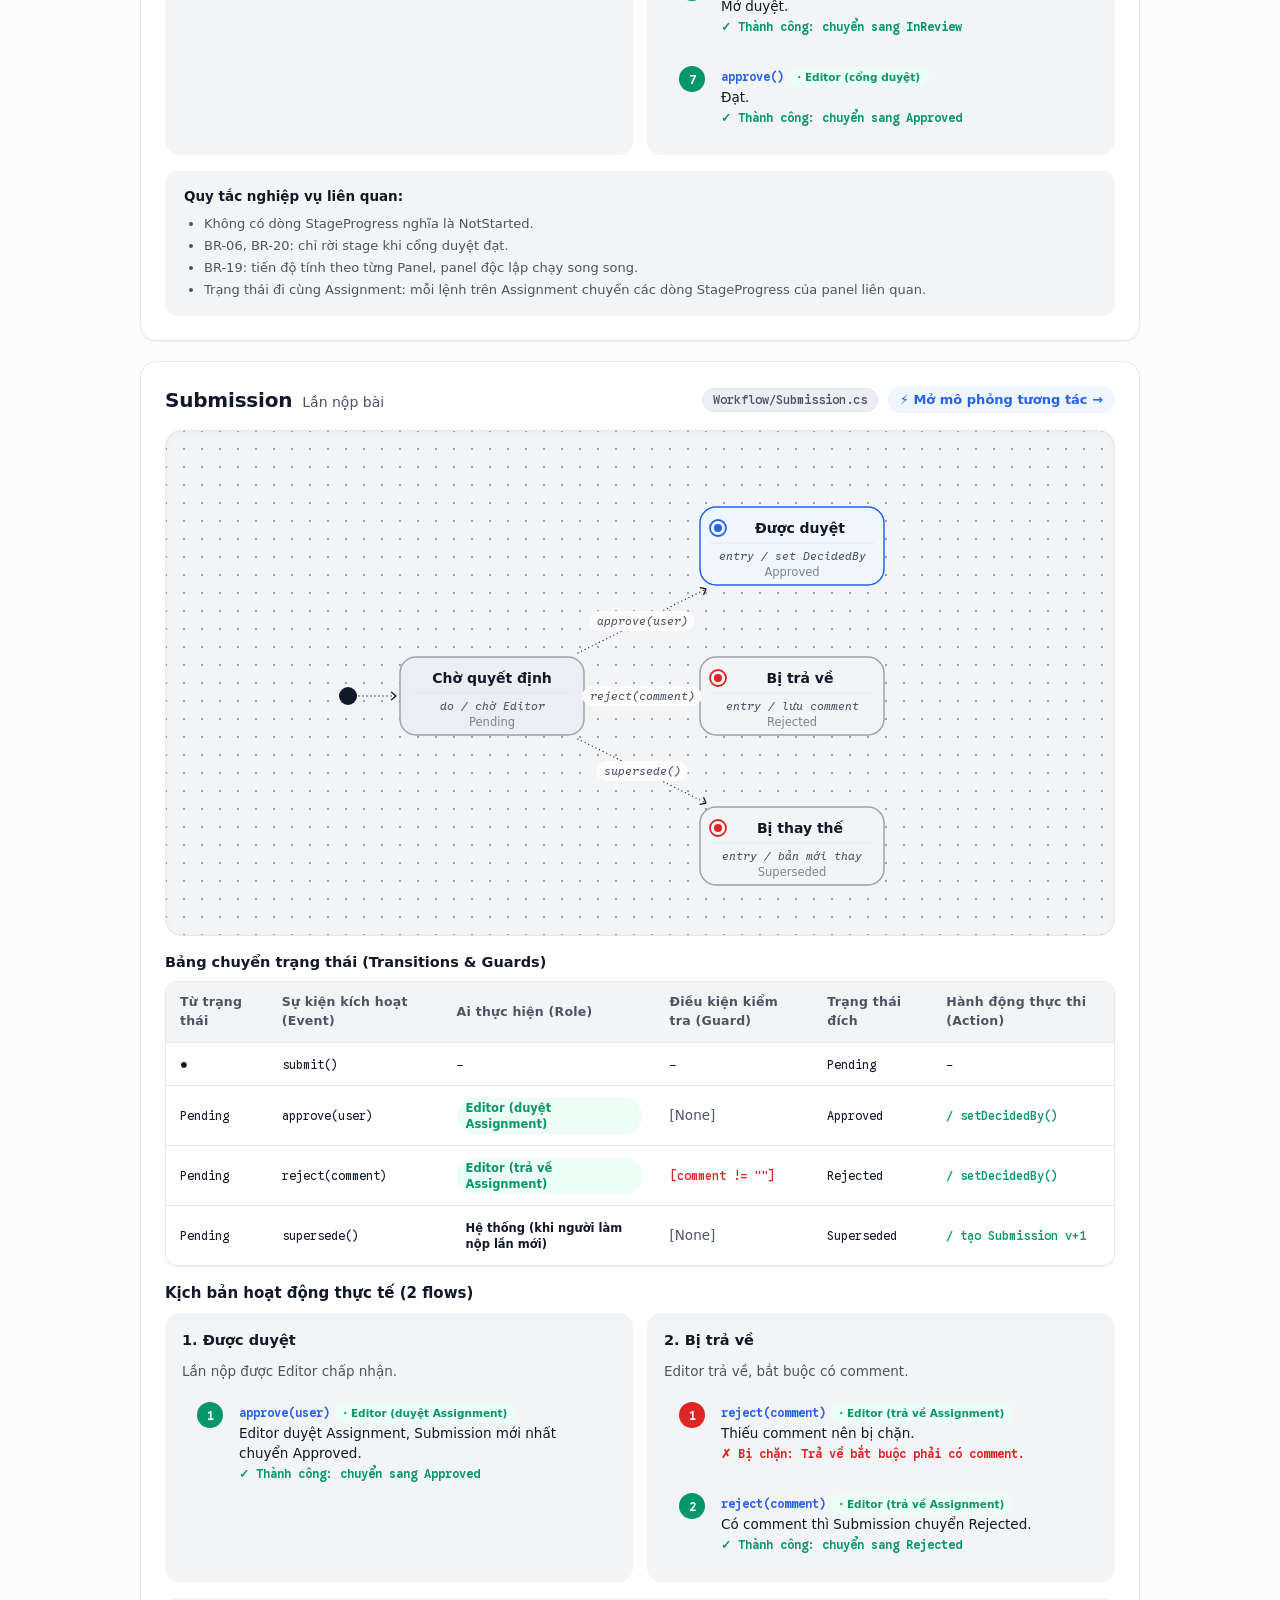
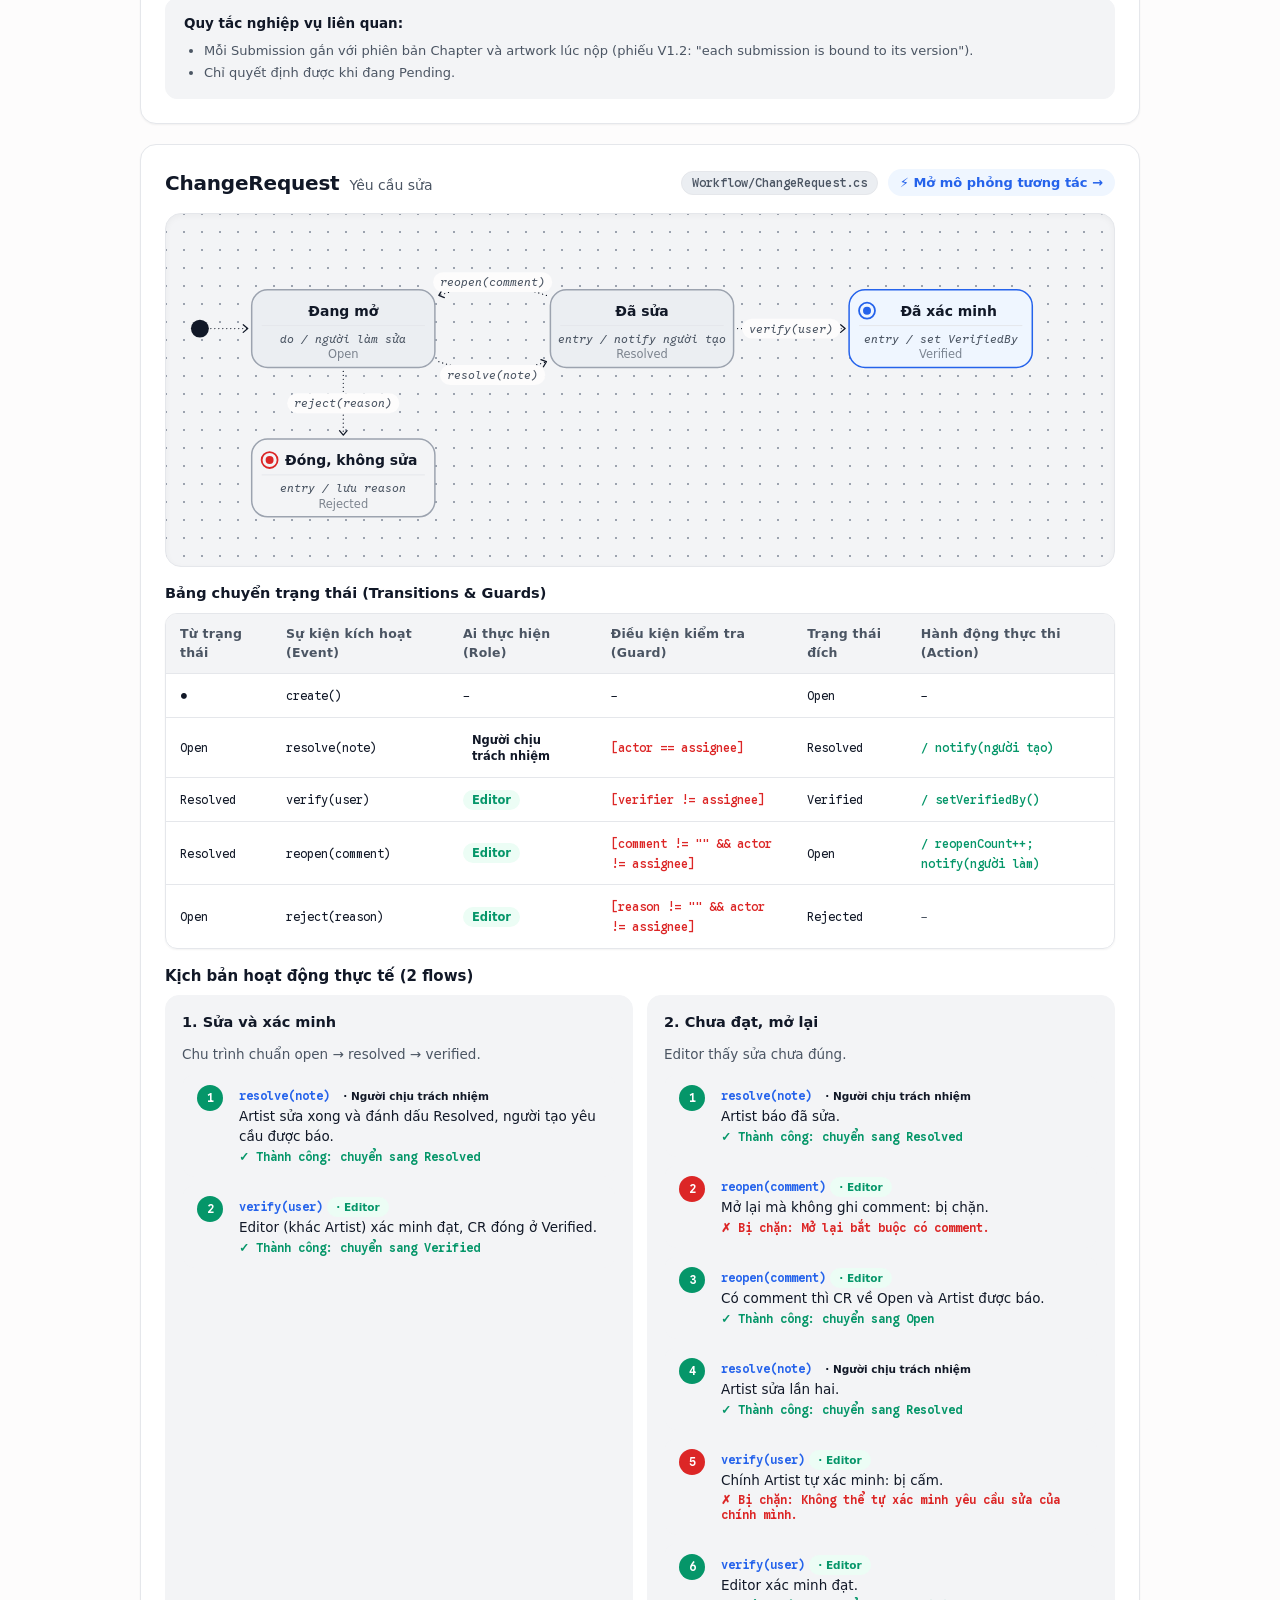
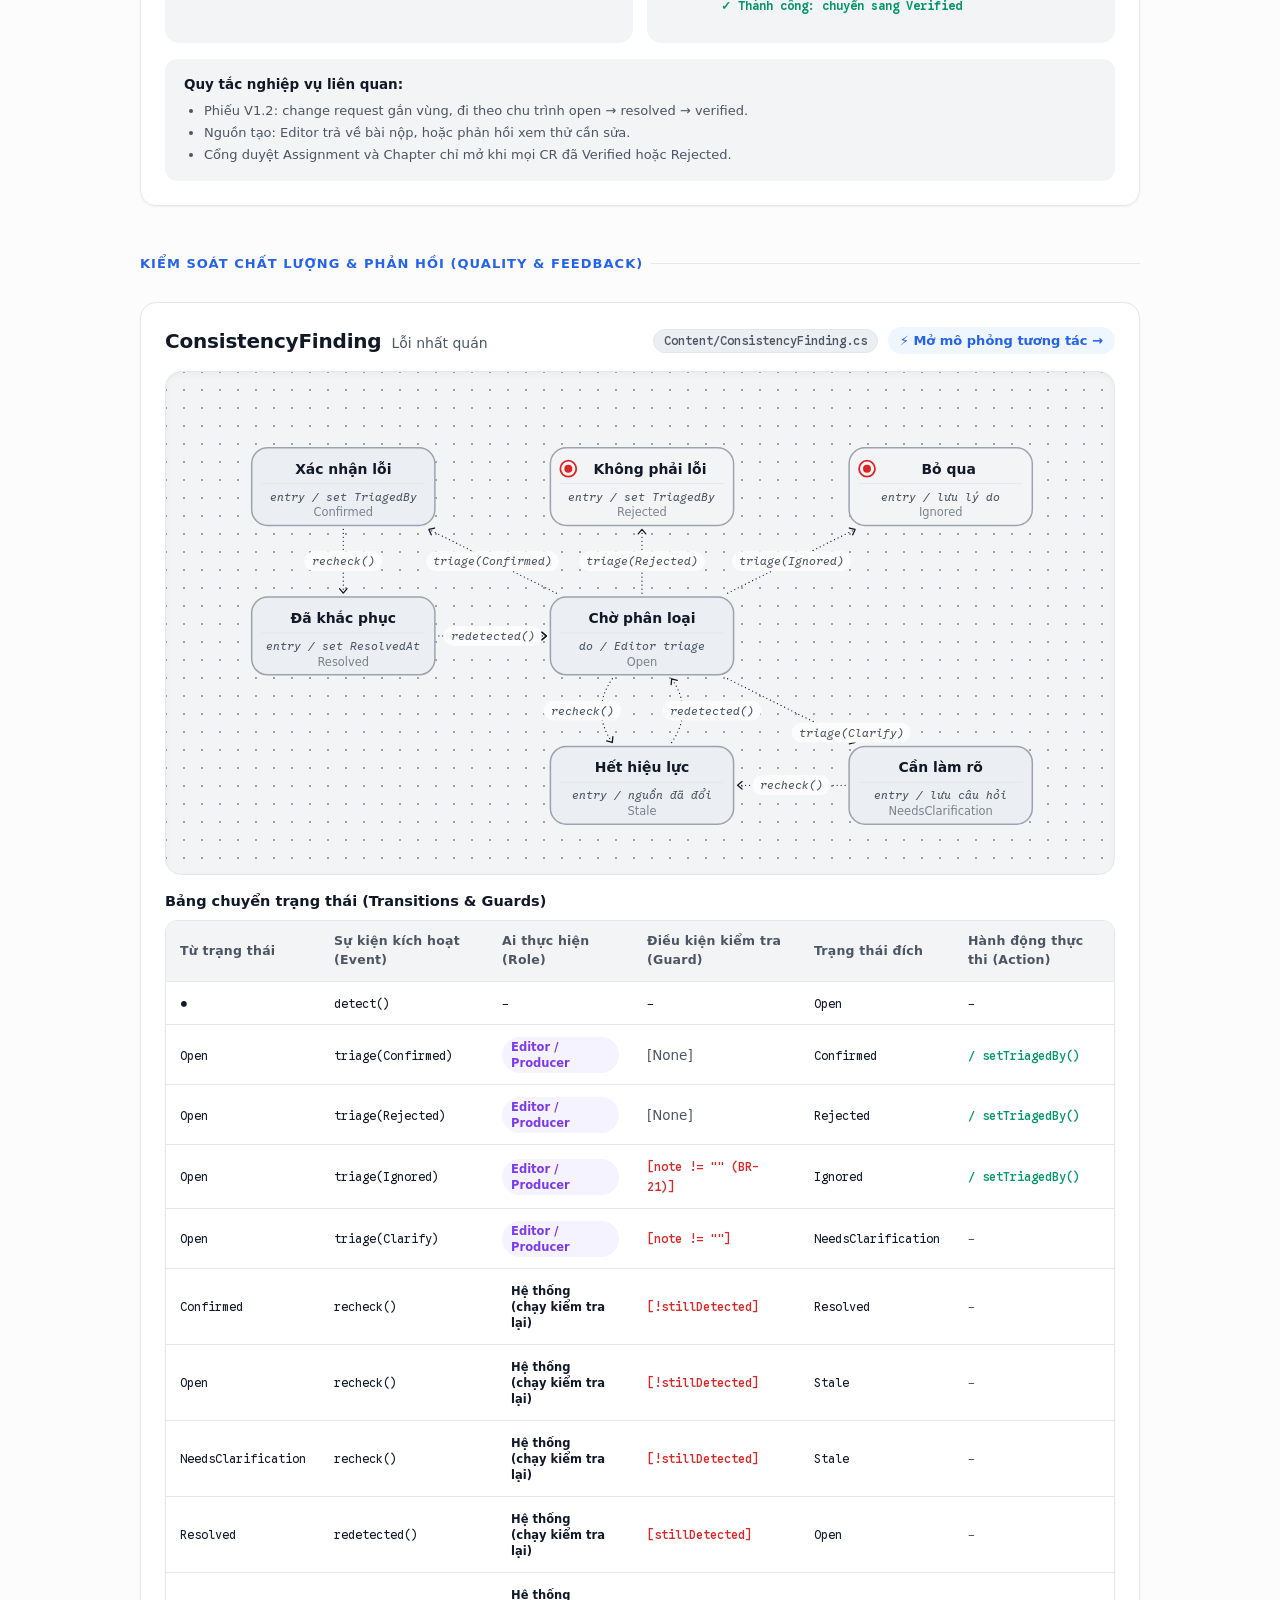
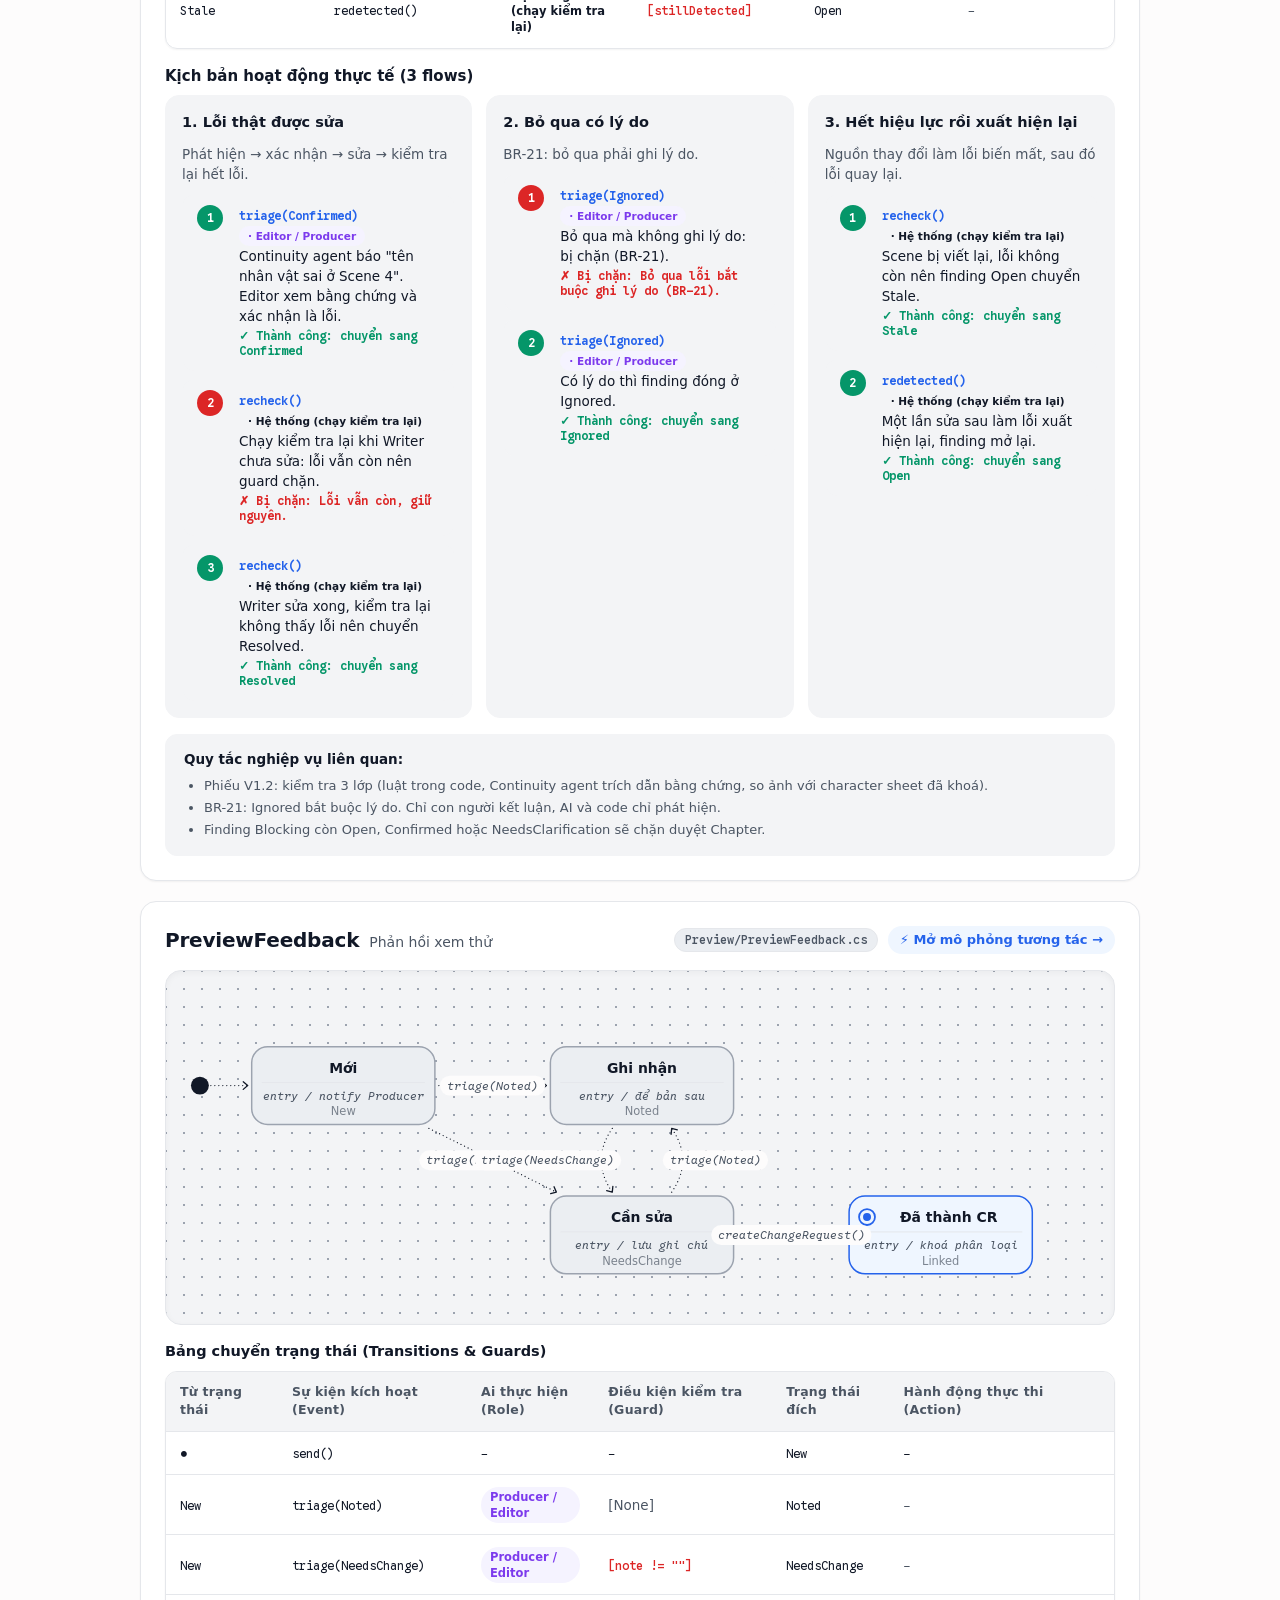
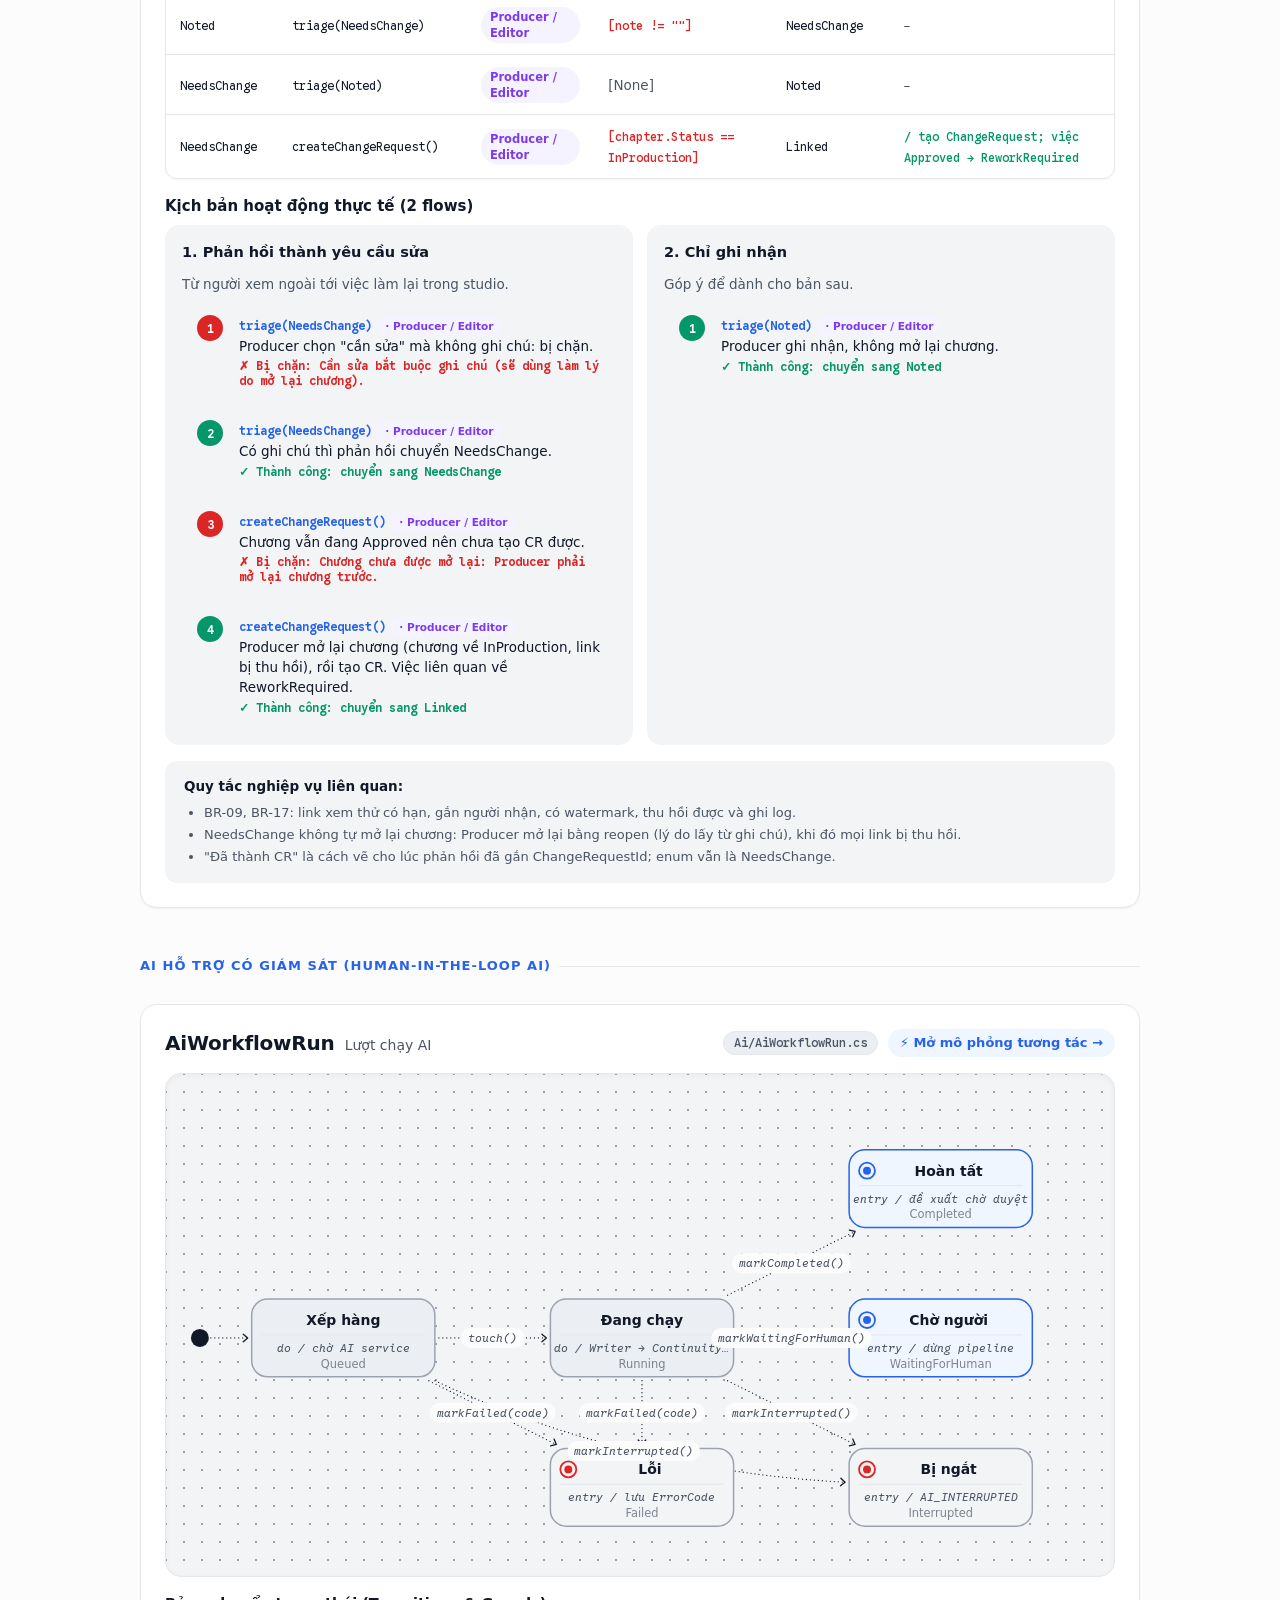
==== commit c713d8f6: "style: elevate UI with dark/light theme toggle, blueprint dot-grid canvas, role color coding and sce" ====
--- a/state-machine-diagrams.html
+++ b/state-machine-diagrams.html
@@ -3,70 +3,120 @@
 <head>
 <meta charset="utf-8">
 <meta name="viewport" content="width=device-width, initial-scale=1, viewport-fit=cover">
-<title>PanelForge State Machines</title>
+<title>PanelForge · State Machine Diagrams</title>
 <link rel="stylesheet" href="https://fonts.googleapis.com/css2?family=Google+Sans+Flex:wght@300..700&family=Google+Sans+Code:wght@300..700&display=swap">
 <link rel="stylesheet" href="state-machines.css">
 <style>
-  .card { display: flex; flex-direction: column; gap: 12px; padding: 20px; background: var(--surface-bright); border: 1px solid var(--stroke-default); border-radius: 16px; scroll-margin-top: 64px; }
-  .group-title { margin: 20px 0 0; font-size: 13px; letter-spacing: .08em; text-transform: uppercase; color: var(--on-surface-variant); font-weight: 600; }
-  .notes { margin: 0; padding-left: 18px; font-size: 13px; line-height: 20px; color: var(--on-surface-variant); }
-  .legend { display: flex; flex-wrap: wrap; gap: 8px 20px; font-size: 13px; color: var(--on-surface-variant); }
+  .legend { display: flex; flex-wrap: wrap; gap: 10px 24px; font-size: 13px; color: var(--on-surface-variant); padding: 12px 16px; background: var(--surface-dim); border-radius: 12px; border: 1px solid var(--stroke-default); align-items: center; }
   .legend svg { vertical-align: middle; }
-  .flows { display: grid; grid-template-columns: repeat(auto-fit, minmax(280px, 1fr)); gap: 12px; }
-  .flow { display: flex; flex-direction: column; gap: 8px; padding: 12px; border-radius: 12px; border: 1px solid var(--stroke-default); min-width: 0; }
-  .flow h4 { margin: 0; font-size: 14px; font-weight: 600; }
-  .sub { margin: 0; font-size: 14px; font-weight: 600; }
-  .card-actions a { font-size: 13px; color: var(--accent-fixed); text-decoration: none; }
-  .card-actions a:hover { text-decoration: underline; }
+  .flows { display: grid; grid-template-columns: repeat(auto-fit, minmax(300px, 1fr)); gap: 14px; }
+  .flow { display: flex; flex-direction: column; gap: 10px; padding: 16px; border-radius: 14px; background: var(--surface-dim); border: 1px solid var(--stroke-subtle); min-width: 0; }
+  .flow h4 { margin: 0; font-size: 14.5px; font-weight: 650; color: var(--on-surface); }
+  .sub { margin: 16px 0 6px; font-size: 15px; font-weight: 650; }
+  .card-actions a { font-size: 13px; font-weight: 600; color: var(--primary); text-decoration: none; padding: 4px 12px; border-radius: 999px; background: var(--accent-container); transition: all .15s ease; }
+  .card-actions a:hover { filter: brightness(0.95); text-decoration: underline; }
+  .notes { margin: 0; padding-left: 20px; font-size: 13px; line-height: 22px; color: var(--on-surface-variant); }
 </style>
 </head>
 <body>
-<header class="topnav"><div class="in">
-  <a class="brand" href="index.html">PanelForge · State Machines</a>
-  <nav aria-label="Trang"><a href="index.html">Tổng quan</a><a href="state-machine-diagrams.html" aria-current="page">Sơ đồ</a><a href="state-machine-simulator.html">Mô phỏng</a></nav>
-</div></header>
+<header class="topnav">
+  <div class="in">
+    <div class="brand-wrap">
+      <a class="brand" href="index.html">
+        <svg width="22" height="22" viewBox="0 0 24 24" fill="none" stroke="currentColor" stroke-width="2.2" stroke-linecap="round" stroke-linejoin="round" style="color:var(--primary)"><rect x="3" y="3" width="18" height="18" rx="2"/><path d="M3 9h18"/><path d="M9 21V9"/></svg>
+        PanelForge
+      </a>
+      <span class="brand-badge">UML Diagrams</span>
+    </div>
+    <div class="actions">
+      <nav aria-label="Trang">
+        <a href="index.html">Tổng quan</a>
+        <a href="state-machine-diagrams.html" aria-current="page">Sơ đồ</a>
+        <a href="state-machine-simulator.html">Mô phỏng</a>
+      </nav>
+      <button class="btn-icon" id="theme-toggle" type="button" aria-label="Chuyển chế độ sáng tối">🌙</button>
+    </div>
+  </div>
+</header>
 
 <div class="wrap">
-  <div style="display:flex;flex-direction:column;gap:4px">
-    <p class="body-s muted mono">SEP490 · FA26SE251 · đối chiếu Phiếu V1.2 và PanelForge.Domain / Application</p>
-    <h1 class="headline">PanelForge State Machine Diagrams</h1>
-    <p class="body-s muted">Vòng đời trạng thái của 10 thực thể chính. Mỗi ô ghi tên, hoạt động bên trong (entry / do) và tên enum. Bảng dưới mỗi sơ đồ cho biết ai được thực hiện từng chuyển trạng thái, guard và action; phần "Luồng hoạt động" là các kịch bản đã chạy thử, kèm kết quả từng bước.</p>
+  <div style="display:flex;flex-direction:column;gap:6px">
+    <p class="body-s muted mono" style="color:var(--primary);font-weight:600">SEP490 · FA26SE251 · DOMAIN WORKFLOW SPECIFICATIONS</p>
+    <h1 class="headline">Sơ đồ 10 State Machines PanelForge</h1>
+    <p class="body-s muted">
+      Tổng hợp vòng đời trạng thái của 10 thực thể chính. Mỗi trạng thái hiển thị hoạt động nội tại (entry / do) và mã enum trong C#. 
+      Bảng bên dưới giải thích rõ vai trò thực hiện (Who), điều kiện Guard, hành động Action và kết quả thực thi của 25 kịch bản tự động.
+    </p>
   </div>
 
+  <!-- Legend -->
   <div class="legend">
-    <span><svg width="22" height="22"><circle cx="11" cy="11" r="7" fill="var(--on-surface)"/></svg> Initial state</span>
-    <span><svg width="22" height="22"><circle cx="11" cy="11" r="7" fill="none" stroke="var(--primary)" stroke-width="1.8"/><circle cx="11" cy="11" r="3.5" fill="var(--primary)"/></svg> Final, kết thúc tốt</span>
-    <span><svg width="22" height="22"><circle cx="11" cy="11" r="7" fill="none" stroke="var(--error)" stroke-width="1.8"/><circle cx="11" cy="11" r="3.5" fill="var(--error)"/></svg> Final, bị huỷ / lỗi</span>
-    <span><code class="mono g">[guard]</code> điều kiện</span>
-    <span><code class="mono a">/ action</code> hành động khi chuyển</span>
+    <span style="font-weight:600;color:var(--on-surface)">Chú thích:</span>
+    <span><svg width="20" height="20"><circle cx="10" cy="10" r="7" fill="var(--on-surface)"/></svg> Trạng thái khởi tạo (Initial)</span>
+    <span><svg width="20" height="20"><circle cx="10" cy="10" r="7" fill="none" stroke="var(--primary)" stroke-width="2"/><circle cx="10" cy="10" r="3.5" fill="var(--primary)"/></svg> Kết thúc thành công (Good final)</span>
+    <span><svg width="20" height="20"><circle cx="10" cy="10" r="7" fill="none" stroke="var(--error)" stroke-width="2"/><circle cx="10" cy="10" r="3.5" fill="var(--error)"/></svg> Kết thúc lỗi / Huỷ (Bad final)</span>
+    <span><code class="mono g">[guard]</code> Điều kiện chặn</span>
+    <span><code class="mono a">/ action</code> Hành động thực thi</span>
   </div>
 
+  <!-- Quick Navigation Anchors -->
   <nav class="chips" id="nav" aria-label="Mục lục"></nav>
 
+  <!-- Overview Inter-Entity Map Card -->
   <section class="card" id="overview">
-    <div><h2 class="headline-s">Tổng quan: các thực thể liên kết thế nào</h2>
-    <p class="body-s muted">Mũi tên cho biết trạng thái của thực thể này tạo ra hoặc kích hoạt thực thể kia.</p></div>
-    <div class="viewport"><svg id="svg-overview" role="img" aria-label="Sơ đồ tổng quan"></svg></div>
+    <div class="row between">
+      <div>
+        <h2 class="headline-s">Sơ đồ tổng quan: Quan hệ tương tác giữa 10 thực thể</h2>
+        <p class="body-s muted" style="margin-top:2px">Mũi tên cho biết trạng thái của thực thể nguồn kích hoạt hoặc tạo ra vòng đời của thực thể đích.</p>
+      </div>
+      <span class="badge mono">Inter-Entity Flow</span>
+    </div>
+    <div class="viewport"><svg id="svg-overview" role="img" aria-label="Sơ đồ tổng quan liên kết"></svg></div>
   </section>
 
-  <div id="cards" style="display:flex;flex-direction:column;gap:16px"></div>
+  <!-- Cards Container -->
+  <div id="cards" style="display:flex;flex-direction:column;gap:20px"></div>
 </div>
 
 <script src="state-machines.js"></script>
 <script>
+// Theme Management
+const themeBtn = document.getElementById('theme-toggle');
+function applyTheme(th) {
+  document.documentElement.setAttribute('data-theme', th);
+  localStorage.setItem('sm_theme', th);
+  themeBtn.textContent = th === 'dark' ? '☀️' : '🌙';
+  themeBtn.title = th === 'dark' ? 'Chuyển sang giao diện Sáng' : 'Chuyển sang giao diện Tối';
+}
+const curTheme = localStorage.getItem('sm_theme') || (window.matchMedia('(prefers-color-scheme: dark)').matches ? 'dark' : 'light');
+applyTheme(curTheme);
+themeBtn.onclick = () => applyTheme(document.documentElement.getAttribute('data-theme') === 'dark' ? 'light' : 'dark');
+
+function roleClass(who) {
+  if (!who) return '';
+  const w = who.toLowerCase();
+  if (w.includes('producer')) return 'role-producer';
+  if (w.includes('editor')) return 'role-editor';
+  if (w.includes('artist')) return 'role-artist';
+  if (w.includes('writer')) return 'role-writer';
+  if (w.includes('publisher')) return 'role-publisher';
+  if (w.includes('ai') || w.includes('continuity')) return 'role-ai';
+  return '';
+}
+
 const { MACHINES, render, runFlow } = window.SM;
 const GROUPS = [
-  ['Luồng sản xuất', ['chapter', 'assignment', 'stage', 'submission', 'cr']],
-  ['Kiểm soát chất lượng & phản hồi', ['finding', 'feedback']],
-  ['AI hỗ trợ (đề xuất, con người quyết định)', ['airun', 'aisug']],
-  ['Xuất bản', ['export']],
+  ['Luồng sản xuất & Kiểm duyệt (Core Production)', ['chapter', 'assignment', 'stage', 'submission', 'cr']],
+  ['Kiểm soát chất lượng & Phản hồi (Quality & Feedback)', ['finding', 'feedback']],
+  ['AI Hỗ trợ có giám sát (Human-in-the-loop AI)', ['airun', 'aisug']],
+  ['Đóng gói & Xuất bản (Publishing)', ['export']],
 ];
 
 const OVERVIEW = {
   states: {
     Assignment: { vi: 'Nhiệm vụ', act: 'giao cho người làm', col: 0, row: 0 },
     StageProgress: { vi: 'Tiến độ panel', act: 'panel × stage', col: 0, row: 1 },
-    Submission: { vi: 'Lần nộp', act: 'chờ Editor', col: 1, row: 0 },
+    Submission: { vi: 'Lần nộp', act: 'chờ Editor duyệt', col: 1, row: 0 },
     ChangeRequest: { vi: 'Yêu cầu sửa', act: 'Open → Verified', col: 2, row: 0 },
     ConsistencyFinding: { vi: 'Lỗi nhất quán', act: 'triage', col: 3, row: 0 },
     AiSuggestion: { vi: 'Đề xuất AI', act: 'người quyết định', col: 1, row: 2 },
@@ -93,7 +143,7 @@
 const esc = s => String(s).replace(/&/g, '&amp;').replace(/</g, '&lt;');
 const nav = document.getElementById('nav'), cards = document.getElementById('cards');
 const link = (href, txt) => { const x = document.createElement('a'); x.href = href; x.className = 'chip'; x.textContent = txt; x.style.textDecoration = 'none'; x.style.display = 'inline-flex'; x.style.alignItems = 'center'; return x; };
-nav.appendChild(link('#overview', 'Tổng quan'));
+nav.appendChild(link('#overview', '🗺️ Tổng quan'));
 
 GROUPS.forEach(([title, keys]) => {
   const h = document.createElement('h2'); h.className = 'group-title'; h.textContent = title; cards.appendChild(h);
@@ -101,28 +151,67 @@
     const m = MACHINES[k];
     nav.appendChild(link('#' + k, m.name));
     const c = document.createElement('section'); c.className = 'card'; c.id = k;
-    const rows = m.t.map(t => `<tr><td><code>${t.from}</code></td><td><code>${esc(t.ev)}</code></td><td>${esc(t.who)}</td>
-      <td>${t.g ? `<code class="g">[${esc(t.g[0])}]</code>` : ''}</td><td><code>${t.to}</code></td>
-      <td>${t.a ? `<code class="a">/ ${esc(t.a[0])}</code>` : ''}</td></tr>`).join('');
-    const flows = m.flows.map(f => {
+    const rows = m.t.map(t => {
+      const rc = roleClass(t.who);
+      const whoBadge = t.who ? `<span class="badge-role ${rc}">${esc(t.who)}</span>` : '–';
+      return `<tr>
+        <td><code>${t.from}</code></td>
+        <td><code>${esc(t.ev)}</code></td>
+        <td>${whoBadge}</td>
+        <td>${t.g ? `<code class="g">[${esc(t.g[0])}]</code>` : '<span class="muted">[None]</span>'}</td>
+        <td><code>${t.to}</code></td>
+        <td>${t.a ? `<code class="a">/ ${esc(t.a[0])}</code>` : '<span class="muted">–</span>'}</td>
+      </tr>`;
+    }).join('');
+
+    const flows = m.flows.map((f, fi) => {
       const res = runFlow(m, f);
       const steps = f.steps.map((s, i) => {
         const r = res[i];
-        return `<li class="${r.ok ? 'ok' : 'bad'}"><div><span class="ev">${esc(s.ev)}</span> <span class="body-s muted">· ${esc(r.t ? r.t.who : '')}</span><br>${esc(s.say)}<br><span class="res ${r.ok ? 'ok' : 'bad'}">${r.ok ? '→ ' + r.to : '✗ bị chặn: ' + esc(r.why)}</span></div></li>`;
+        const rc = r.t ? roleClass(r.t.who) : '';
+        const whoBadge = r.t?.who ? `<span class="badge-role ${rc}" style="font-size:10.5px">· ${esc(r.t.who)}</span>` : '';
+        return `<li class="${r.ok ? 'ok' : 'bad'}">
+          <div>
+            <span class="ev">${esc(s.ev)}</span> ${whoBadge}<br>
+            <span>${esc(s.say)}</span><br>
+            <span class="res ${r.ok ? 'ok' : 'bad'}">${r.ok ? '✓ Thành công: chuyển sang ' + r.to : '✗ Bị chặn: ' + esc(r.why)}</span>
+          </div>
+        </li>`;
       }).join('');
-      return `<div class="flow"><h4>${esc(f.name)}</h4><p class="body-s muted">${esc(f.desc)}</p><ol class="steps">${steps}</ol></div>`;
+      return `<div class="flow"><h4>${fi + 1}. ${esc(f.name)}</h4><p class="body-s muted">${esc(f.desc)}</p><ol class="steps">${steps}</ol></div>`;
     }).join('');
+
     c.innerHTML = `
-      <div class="row between"><h3 class="headline-s">${m.name} <span class="muted" style="font-weight:400">· ${m.vi}</span></h3>
-      <div class="row card-actions"><span class="badge">${m.file}</span><a href="state-machine-simulator.html#${k}">Mở mô phỏng →</a></div></div>
+      <div class="row between">
+        <div style="display:flex;align-items:baseline;gap:10px">
+          <h3 class="headline-s" style="margin:0">${m.name}</h3>
+          <span class="muted" style="font-size:14px;font-weight:500">${m.vi}</span>
+        </div>
+        <div class="row card-actions">
+          <span class="badge mono">${m.file}</span>
+          <a href="state-machine-simulator.html#${k}">⚡ Mở mô phỏng tương tác →</a>
+        </div>
+      </div>
       <div class="viewport"><svg role="img" aria-label="State machine ${m.name}"></svg></div>
-      <div class="table-wrap"><table class="table">
-        <thead><tr><th>Từ</th><th>Event</th><th>Ai thực hiện</th><th>Guard</th><th>Đến</th><th>Action</th></tr></thead>
-        <tbody><tr><td><code>●</code></td><td><code>${m.initEvent}</code></td><td></td><td></td><td><code>${m.initial}</code></td><td></td></tr>${rows}</tbody>
-      </table></div>
-      <h4 class="sub">Luồng hoạt động</h4>
-      <div class="flows">${flows}</div>
-      <ul class="notes">${m.notes.map(n => `<li>${esc(n)}</li>`).join('')}</ul>`;
+      
+      <div style="display:flex;flex-direction:column;gap:8px">
+        <span style="font-weight:650;font-size:14.5px">Bảng chuyển trạng thái (Transitions & Guards)</span>
+        <div class="table-wrap"><table class="table">
+          <thead><tr><th>Từ trạng thái</th><th>Sự kiện kích hoạt (Event)</th><th>Ai thực hiện (Role)</th><th>Điều kiện kiểm tra (Guard)</th><th>Trạng thái đích</th><th>Hành động thực thi (Action)</th></tr></thead>
+          <tbody><tr><td><code>●</code></td><td><code>${m.initEvent}</code></td><td>–</td><td>–</td><td><code>${m.initial}</code></td><td>–</td></tr>${rows}</tbody>
+        </table></div>
+      </div>
+
+      <div style="display:flex;flex-direction:column;gap:8px">
+        <h4 class="sub" style="margin:0">Kịch bản hoạt động thực tế (${m.flows.length} flows)</h4>
+        <div class="flows">${flows}</div>
+      </div>
+
+      <div style="display:flex;flex-direction:column;gap:6px;background:var(--surface-dim);padding:14px 18px;border-radius:12px;border:1px solid var(--stroke-subtle)">
+        <span style="font-weight:650;font-size:13.5px">Quy tắc nghiệp vụ liên quan:</span>
+        <ul class="notes">${m.notes.map(n => `<li>${esc(n)}</li>`).join('')}</ul>
+      </div>
+    `;
     cards.appendChild(c);
     render(c.querySelector('svg'), m, k);
   });
--- a/state-machines.css
+++ b/state-machines.css
@@ -1,105 +1,987 @@
-/* Token và component theo phong cách mẫu (Google Sans Flex, surface/accent, pill buttons) */
+/* ==========================================================================
+   PanelForge UML State Machines - Design System Tokens & Modern UI Styles
+   SEP490 · FA26SE251 · Japanese Comic Production Pipeline
+   ========================================================================== */
+
 :root {
-  --ff-sans: 'Google Sans Flex', 'Google Sans', 'Segoe UI', system-ui, sans-serif;
-  --ff-mono: 'Google Sans Code', 'JetBrains Mono', ui-monospace, monospace;
-  --surface: #fdfcfc; --surface-dim: #f2f0f0; --surface-bright: #ffffff; --surface-container: #f2f0f0; --surface-container-high: #e6e6e6;
-  --on-surface: #000000; --on-surface-variant: rgba(0, 0, 0, 0.55); --on-surface-low: rgba(0, 0, 0, 0.08);
-  --primary: #3186ff; --accent: #9dd2ff; --accent-container: #dcf1ff; --accent-fixed: #3186ff;
-  --positive: #008052; --positive-container: #daf9d4; --error: #de2d29; --error-container: #ffdeec;
-  --outline: #727676; --stroke-default: #e3e3e3;
-}
-@media (prefers-color-scheme: dark) { :root:not([data-theme="light"]) {
-  --surface: #0f0f0f; --surface-dim: #141414; --surface-bright: #1c1c1c; --surface-container: #141414; --surface-container-high: #1c1c1c;
-  --on-surface: #e0e0e0; --on-surface-variant: rgba(255, 255, 255, 0.55); --on-surface-low: rgba(255, 255, 255, 0.12);
-  --primary: #9dd2ff; --accent: #1f3b9b; --accent-container: #192967; --accent-fixed: #3186ff;
-  --positive: #0ebc5f; --positive-container: #002220; --error: #ff4c45; --error-container: #3c0202;
-  --outline: #9a9b9c; --stroke-default: #2d2f38; color-scheme: dark } }
+  --ff-sans: 'Google Sans Flex', 'Google Sans', 'Segoe UI', system-ui, -apple-system, sans-serif;
+  --ff-mono: 'Google Sans Code', 'JetBrains Mono', 'Fira Code', ui-monospace, monospace;
+
+  /* Light Theme Palette */
+  --surface-rgb: 253, 252, 252;
+  --surface: #fdfcfc;
+  --surface-dim: #f3f4f6;
+  --surface-bright: #ffffff;
+  --surface-container: #ebeef2;
+  --surface-container-high: #e2e6eb;
+
+  --on-surface: #111827;
+  --on-surface-variant: #4b5563;
+  --on-surface-low: rgba(0, 0, 0, 0.05);
+
+  --primary: #2563eb;
+  --primary-hover: #1d4ed8;
+  --accent: #3b82f6;
+  --accent-container: #eff6ff;
+  --accent-fixed: #2563eb;
+
+  --positive: #059669;
+  --positive-container: #ecfdf5;
+  --positive-text: #065f46;
+  
+  --error: #dc2626;
+  --error-container: #fef2f2;
+  --error-text: #991b1b;
+
+  --warning: #d97706;
+  --warning-container: #fffbeb;
+
+  --outline: #9ca3af;
+  --stroke-default: #e5e7eb;
+  --stroke-subtle: #f3f4f6;
+
+  /* Role Badges Color Tokens */
+  --role-producer: #7c3aed;
+  --role-producer-bg: #f5f3ff;
+  --role-editor: #059669;
+  --role-editor-bg: #ecfdf5;
+  --role-artist: #d97706;
+  --role-artist-bg: #fffbeb;
+  --role-writer: #2563eb;
+  --role-writer-bg: #eff6ff;
+  --role-publisher: #e11d48;
+  --role-publisher-bg: #fff1f2;
+  --role-ai: #0284c7;
+  --role-ai-bg: #f0f9ff;
+
+  --shadow-sm: 0 1px 2px 0 rgba(0, 0, 0, 0.05);
+  --shadow-md: 0 4px 6px -1px rgba(0, 0, 0, 0.07), 0 2px 4px -2px rgba(0, 0, 0, 0.05);
+  --shadow-lg: 0 10px 15px -3px rgba(0, 0, 0, 0.08), 0 4px 6px -4px rgba(0, 0, 0, 0.04);
+  --shadow-glow: 0 0 15px rgba(37, 99, 235, 0.25);
+  --card-radius: 16px;
+}
+
+@media (prefers-color-scheme: dark) {
+  :root:not([data-theme="light"]) {
+    --surface-rgb: 15, 17, 23;
+    --surface: #0f1117;
+    --surface-dim: #161922;
+    --surface-bright: #1c202d;
+    --surface-container: #222634;
+    --surface-container-high: #2a3042;
+
+    --on-surface: #f3f4f6;
+    --on-surface-variant: #9ca3af;
+    --on-surface-low: rgba(255, 255, 255, 0.07);
+
+    --primary: #60a5fa;
+    --primary-hover: #93c5fd;
+    --accent: #3b82f6;
+    --accent-container: #1e293b;
+    --accent-fixed: #60a5fa;
+
+    --positive: #34d399;
+    --positive-container: #064e3b;
+    --positive-text: #a7f3d0;
+
+    --error: #f87171;
+    --error-container: #450a0a;
+    --error-text: #fecaca;
+
+    --warning: #fbbf24;
+    --warning-container: #451a03;
+
+    --outline: #4b5563;
+    --stroke-default: #2d3345;
+    --stroke-subtle: #1f2432;
+
+    --role-producer: #a78bfa;
+    --role-producer-bg: #2e1065;
+    --role-editor: #34d399;
+    --role-editor-bg: #064e3b;
+    --role-artist: #fbbf24;
+    --role-artist-bg: #451a03;
+    --role-writer: #60a5fa;
+    --role-writer-bg: #172554;
+    --role-publisher: #fb7185;
+    --role-publisher-bg: #4c0519;
+    --role-ai: #38bdf8;
+    --role-ai-bg: #082f49;
+
+    --shadow-sm: 0 1px 2px 0 rgba(0, 0, 0, 0.3);
+    --shadow-md: 0 4px 6px -1px rgba(0, 0, 0, 0.4);
+    --shadow-lg: 0 10px 15px -3px rgba(0, 0, 0, 0.5);
+    --shadow-glow: 0 0 20px rgba(96, 165, 250, 0.3);
+    color-scheme: dark;
+  }
+}
+
 :root[data-theme="dark"] {
-  --surface: #0f0f0f; --surface-dim: #141414; --surface-bright: #1c1c1c; --surface-container: #141414; --surface-container-high: #1c1c1c;
-  --on-surface: #e0e0e0; --on-surface-variant: rgba(255, 255, 255, 0.55); --on-surface-low: rgba(255, 255, 255, 0.12);
-  --primary: #9dd2ff; --accent: #1f3b9b; --accent-container: #192967; --accent-fixed: #3186ff;
-  --positive: #0ebc5f; --positive-container: #002220; --error: #ff4c45; --error-container: #3c0202;
-  --outline: #9a9b9c; --stroke-default: #2d2f38; color-scheme: dark }
-
-body { background: var(--surface); color: var(--on-surface); font-family: var(--ff-sans); -webkit-font-smoothing: antialiased; }
-.wrap { max-width: 980px; margin: 0 auto; padding-inline: 16px; padding-block: 28px 56px; display: flex; flex-direction: column; gap: 16px; }
-.headline { margin: 0; font-size: 28px; line-height: 36px; font-weight: 450; text-wrap: balance; }
-.headline-s { margin: 0; font-size: 20px; line-height: 26px; font-weight: 500; }
-.body-s { margin: 0; font-size: 13px; line-height: 18px; }
+  --surface-rgb: 15, 17, 23;
+  --surface: #0f1117;
+  --surface-dim: #161922;
+  --surface-bright: #1c202d;
+  --surface-container: #222634;
+  --surface-container-high: #2a3042;
+
+  --on-surface: #f3f4f6;
+  --on-surface-variant: #9ca3af;
+  --on-surface-low: rgba(255, 255, 255, 0.07);
+
+  --primary: #60a5fa;
+  --primary-hover: #93c5fd;
+  --accent: #3b82f6;
+  --accent-container: #1e293b;
+  --accent-fixed: #60a5fa;
+
+  --positive: #34d399;
+  --positive-container: #064e3b;
+  --positive-text: #a7f3d0;
+
+  --error: #f87171;
+  --error-container: #450a0a;
+  --error-text: #fecaca;
+
+  --warning: #fbbf24;
+  --warning-container: #451a03;
+
+  --outline: #4b5563;
+  --stroke-default: #2d3345;
+  --stroke-subtle: #1f2432;
+
+  --role-producer: #a78bfa;
+  --role-producer-bg: #2e1065;
+  --role-editor: #34d399;
+  --role-editor-bg: #064e3b;
+  --role-artist: #fbbf24;
+  --role-artist-bg: #451a03;
+  --role-writer: #60a5fa;
+  --role-writer-bg: #172554;
+  --role-publisher: #fb7185;
+  --role-publisher-bg: #4c0519;
+  --role-ai: #38bdf8;
+  --role-ai-bg: #082f49;
+
+  --shadow-sm: 0 1px 2px 0 rgba(0, 0, 0, 0.3);
+  --shadow-md: 0 4px 6px -1px rgba(0, 0, 0, 0.4);
+  --shadow-lg: 0 10px 15px -3px rgba(0, 0, 0, 0.5);
+  --shadow-glow: 0 0 20px rgba(96, 165, 250, 0.3);
+  color-scheme: dark;
+}
+
+:root[data-theme="light"] {
+  --surface-rgb: 253, 252, 252;
+  --surface: #fdfcfc;
+  --surface-dim: #f3f4f6;
+  --surface-bright: #ffffff;
+  --surface-container: #ebeef2;
+  --surface-container-high: #e2e6eb;
+
+  --on-surface: #111827;
+  --on-surface-variant: #4b5563;
+  --on-surface-low: rgba(0, 0, 0, 0.05);
+
+  --primary: #2563eb;
+  --primary-hover: #1d4ed8;
+  --accent: #3b82f6;
+  --accent-container: #eff6ff;
+  --accent-fixed: #2563eb;
+
+  --positive: #059669;
+  --positive-container: #ecfdf5;
+  --positive-text: #065f46;
+
+  --error: #dc2626;
+  --error-container: #fef2f2;
+  --error-text: #991b1b;
+
+  --warning: #d97706;
+  --warning-container: #fffbeb;
+
+  --outline: #9ca3af;
+  --stroke-default: #e5e7eb;
+  --stroke-subtle: #f3f4f6;
+
+  --role-producer: #7c3aed;
+  --role-producer-bg: #f5f3ff;
+  --role-editor: #059669;
+  --role-editor-bg: #ecfdf5;
+  --role-artist: #d97706;
+  --role-artist-bg: #fffbeb;
+  --role-writer: #2563eb;
+  --role-writer-bg: #eff6ff;
+  --role-publisher: #e11d48;
+  --role-publisher-bg: #fff1f2;
+  --role-ai: #0284c7;
+  --role-ai-bg: #f0f9ff;
+
+  --shadow-sm: 0 1px 2px 0 rgba(0, 0, 0, 0.05);
+  --shadow-md: 0 4px 6px -1px rgba(0, 0, 0, 0.07);
+  --shadow-lg: 0 10px 15px -3px rgba(0, 0, 0, 0.08);
+  --shadow-glow: 0 0 15px rgba(37, 99, 235, 0.25);
+  color-scheme: light;
+}
+
+/* Global Reset & Base */
+*, *::before, *::after { box-sizing: border-box; }
+body {
+  margin: 0;
+  background: var(--surface);
+  color: var(--on-surface);
+  font-family: var(--ff-sans);
+  line-height: 1.5;
+  -webkit-font-smoothing: antialiased;
+  -moz-osx-font-smoothing: grayscale;
+  transition: background-color .25s ease, color .25s ease;
+}
+
+.wrap {
+  max-width: 1040px;
+  margin: 0 auto;
+  padding-inline: 20px;
+  padding-block: 28px 64px;
+  display: flex;
+  flex-direction: column;
+  gap: 20px;
+}
+
+/* Typography */
+.headline {
+  margin: 0;
+  font-size: 32px;
+  line-height: 40px;
+  font-weight: 650;
+  letter-spacing: -0.02em;
+  color: var(--on-surface);
+}
+
+.headline-s {
+  margin: 0;
+  font-size: 20px;
+  line-height: 28px;
+  font-weight: 600;
+  letter-spacing: -0.01em;
+  color: var(--on-surface);
+}
+
+.body-s { margin: 0; font-size: 13.5px; line-height: 20px; }
 .muted { color: var(--on-surface-variant); }
-.mono { font-family: var(--ff-mono); }
-
-button { appearance: none; display: inline-flex; align-items: center; justify-content: center; gap: 6px; min-height: 36px; padding: 6px 16px;
-  font: 500 13px/18px var(--ff-sans); color: var(--on-surface); background: var(--surface-bright); border: 1px solid var(--stroke-default);
-  border-radius: 999px; cursor: pointer; transition: background-color .15s, border-color .15s, color .15s; }
-button:hover { background: var(--surface-container-high); }
-button:focus-visible, input:focus-visible, select:focus-visible { outline: 2px solid var(--on-surface); outline-offset: 2px; }
-.btn-accent { background: var(--accent); border-color: transparent; }
-.btn-accent:hover { background: var(--accent-container); }
-.btn-ghost { background: var(--on-surface-low); border-color: transparent; }
-.btn-off { opacity: .55; }
-button code { font-family: var(--ff-mono); font-size: 12px; opacity: .8; }
-
-.chips { display: flex; flex-wrap: wrap; gap: 6px; }
-.chip { min-height: 32px; padding: 0 14px; font-size: 13px; background: var(--surface-dim); border-color: transparent; }
-.chip.is-active { background: var(--accent-container); color: var(--accent-fixed); font-weight: 600; }
-
-.viewport { border-radius: 12px; background: var(--surface-dim); padding: 12px 0; overflow-x: auto; }
-.viewport svg { width: 100%; height: auto; display: block; margin: 0 auto; min-width: 560px; }
+.mono { font-family: var(--ff-mono); font-size: 12px; }
+
+/* Sticky Top Navigation Bar */
+.topnav {
+  position: sticky;
+  top: 0;
+  z-index: 100;
+  background: rgba(var(--surface-rgb), 0.85);
+  backdrop-filter: blur(16px);
+  -webkit-backdrop-filter: blur(16px);
+  border-bottom: 1px solid var(--stroke-default);
+  transition: border-color .25s;
+}
+
+.topnav .in {
+  max-width: 1040px;
+  margin: 0 auto;
+  padding: 12px 20px;
+  display: flex;
+  flex-wrap: wrap;
+  gap: 12px;
+  align-items: center;
+  justify-content: space-between;
+}
+
+.topnav .brand-wrap {
+  display: flex;
+  align-items: center;
+  gap: 10px;
+}
+
+.topnav .brand {
+  display: inline-flex;
+  align-items: center;
+  gap: 8px;
+  font-weight: 700;
+  font-size: 16px;
+  letter-spacing: -0.01em;
+  color: var(--on-surface);
+  text-decoration: none;
+}
+
+.topnav .brand-badge {
+  font-size: 11px;
+  font-weight: 600;
+  font-family: var(--ff-mono);
+  padding: 3px 8px;
+  border-radius: 999px;
+  background: var(--accent-container);
+  color: var(--accent-fixed);
+  border: 1px solid rgba(59, 130, 246, 0.2);
+}
+
+.topnav .actions {
+  display: flex;
+  align-items: center;
+  gap: 8px;
+}
+
+.topnav nav {
+  display: flex;
+  gap: 4px;
+  background: var(--surface-dim);
+  padding: 4px;
+  border-radius: 999px;
+  border: 1px solid var(--stroke-default);
+}
+
+.topnav nav a {
+  padding: 6px 14px;
+  border-radius: 999px;
+  font-size: 13px;
+  font-weight: 500;
+  color: var(--on-surface-variant);
+  text-decoration: none;
+  transition: all .15s ease;
+}
+
+.topnav nav a:hover {
+  color: var(--on-surface);
+  background: var(--surface-bright);
+}
+
+.topnav nav a[aria-current="page"] {
+  background: var(--surface-bright);
+  color: var(--primary);
+  font-weight: 600;
+  box-shadow: var(--shadow-sm);
+}
+
+/* Modern Theme Toggle Button */
+.btn-icon {
+  display: inline-flex;
+  align-items: center;
+  justify-content: center;
+  width: 36px;
+  height: 36px;
+  border-radius: 999px;
+  border: 1px solid var(--stroke-default);
+  background: var(--surface-bright);
+  color: var(--on-surface);
+  cursor: pointer;
+  transition: all .15s ease;
+  font-size: 14px;
+}
+
+.btn-icon:hover {
+  background: var(--surface-container-high);
+  border-color: var(--outline);
+}
+
+/* Buttons */
+button {
+  appearance: none;
+  display: inline-flex;
+  align-items: center;
+  justify-content: center;
+  gap: 6px;
+  min-height: 36px;
+  padding: 6px 16px;
+  font: 500 13px/18px var(--ff-sans);
+  color: var(--on-surface);
+  background: var(--surface-bright);
+  border: 1px solid var(--stroke-default);
+  border-radius: 999px;
+  cursor: pointer;
+  transition: all .15s ease;
+  user-select: none;
+}
+
+button:hover {
+  background: var(--surface-container-high);
+  border-color: var(--outline);
+  transform: translateY(-1px);
+}
+
+button:active {
+  transform: translateY(0);
+}
+
+button:focus-visible, input:focus-visible, select:focus-visible, a:focus-visible {
+  outline: 2px solid var(--primary);
+  outline-offset: 2px;
+}
+
+.btn-accent {
+  background: var(--primary);
+  color: #ffffff !important;
+  border-color: transparent;
+  box-shadow: 0 2px 8px rgba(37, 99, 235, 0.25);
+  font-weight: 600;
+}
+
+.btn-accent:hover {
+  background: var(--primary-hover);
+  border-color: transparent;
+  box-shadow: 0 4px 12px rgba(37, 99, 235, 0.35);
+}
+
+.btn-ghost {
+  background: var(--surface-dim);
+  border-color: transparent;
+  color: var(--on-surface-variant);
+}
+
+.btn-ghost:hover {
+  background: var(--surface-container);
+  color: var(--on-surface);
+}
+
+.btn-off {
+  opacity: .5;
+  background: var(--surface-dim);
+  border-color: var(--stroke-default);
+}
+
+.btn-off:hover {
+  opacity: .75;
+}
+
+button code {
+  font-family: var(--ff-mono);
+  font-size: 11.5px;
+  opacity: .85;
+}
+
+/* Chips & Pills */
+.chips {
+  display: flex;
+  flex-wrap: wrap;
+  gap: 8px;
+}
+
+.chip {
+  min-height: 34px;
+  padding: 0 16px;
+  font-size: 13px;
+  font-weight: 500;
+  background: var(--surface-dim);
+  color: var(--on-surface-variant);
+  border: 1px solid transparent;
+  border-radius: 999px;
+  cursor: pointer;
+  transition: all .15s ease;
+}
+
+.chip:hover {
+  background: var(--surface-container);
+  color: var(--on-surface);
+  border-color: var(--stroke-default);
+}
+
+.chip.is-active {
+  background: var(--accent-container);
+  color: var(--accent-fixed);
+  border-color: rgba(59, 130, 246, 0.3);
+  font-weight: 600;
+  box-shadow: var(--shadow-sm);
+}
+
+/* Badges */
+.badge {
+  display: inline-flex;
+  align-items: center;
+  padding: 3px 10px;
+  background: var(--surface-container);
+  color: var(--on-surface-variant);
+  border-radius: 999px;
+  font: 500 12px/16px var(--ff-mono);
+  border: 1px solid var(--stroke-default);
+}
+
+.badge.ok {
+  background: var(--positive-container);
+  color: var(--positive-text);
+  border-color: transparent;
+}
+
+.badge.bad {
+  background: var(--error-container);
+  color: var(--error-text);
+  border-color: transparent;
+}
+
+/* Role Badges */
+.badge-role {
+  display: inline-flex;
+  align-items: center;
+  gap: 4px;
+  padding: 2px 9px;
+  border-radius: 999px;
+  font: 600 11.5px/16px var(--ff-sans);
+}
+
+.role-producer { background: var(--role-producer-bg); color: var(--role-producer); }
+.role-editor   { background: var(--role-editor-bg);   color: var(--role-editor); }
+.role-artist   { background: var(--role-artist-bg);   color: var(--role-artist); }
+.role-writer   { background: var(--role-writer-bg);   color: var(--role-writer); }
+.role-publisher{ background: var(--role-publisher-bg);color: var(--role-publisher); }
+.role-ai       { background: var(--role-ai-bg);       color: var(--role-ai); }
+
+/* SVG Viewport Canvas with Modern Blueprint Grid */
+.viewport {
+  position: relative;
+  border-radius: var(--card-radius);
+  background-color: var(--surface-dim);
+  background-image: radial-gradient(var(--outline) 1px, transparent 1px);
+  background-size: 18px 18px;
+  background-position: -9px -9px;
+  border: 1px solid var(--stroke-default);
+  padding: 20px 12px;
+  overflow-x: auto;
+  box-shadow: inset 0 2px 6px rgba(0, 0, 0, 0.04);
+}
+
+.viewport svg {
+  width: 100%;
+  height: auto;
+  display: block;
+  margin: 0 auto;
+  min-width: 580px;
+}
+
 svg text { user-select: none; stroke: none; }
-.st-name { fill: var(--on-surface); font: 500 14px var(--ff-sans); }
+.st-name { fill: var(--on-surface); font: 600 14px var(--ff-sans); }
 .st-act { fill: var(--on-surface-variant); font: italic 11.5px var(--ff-mono); }
-.st-key { fill: var(--on-surface-variant); font: 11.5px var(--ff-sans); }
+.st-key { fill: var(--on-surface-variant); font: 500 11.5px var(--ff-sans); opacity: .7; }
 .edge-label { fill: var(--on-surface-variant); font: italic 11.5px var(--ff-mono); }
-.state-rect { stroke-width: 1.5px; transition: stroke .3s, fill .3s, filter .3s; }
-.state-node.is-active .state-rect { stroke: var(--primary); fill: var(--accent-container); filter: drop-shadow(0 0 6px var(--primary)); }
-.state-node.is-error .state-rect { stroke: var(--error); filter: drop-shadow(0 0 6px var(--error)); }
-.transition-edge { transition: stroke .3s, stroke-width .3s; }
-.transition-edge.is-active { stroke: var(--primary); stroke-width: 2.2px; stroke-dasharray: none; }
-.transition-edge.is-error { stroke: var(--error); stroke-width: 2.2px; stroke-dasharray: none; }
-.flow-particle { fill: var(--primary); opacity: 0; transition: opacity .2s; }
+
+.state-rect {
+  stroke-width: 1.5px;
+  transition: stroke .25s, fill .25s, filter .25s;
+}
+
+.state-node.is-active .state-rect {
+  stroke: var(--primary);
+  fill: var(--accent-container);
+  filter: drop-shadow(0 0 10px var(--primary));
+}
+
+.state-node.is-error .state-rect {
+  stroke: var(--error);
+  filter: drop-shadow(0 0 8px var(--error));
+}
+
+.transition-edge {
+  transition: stroke .25s, stroke-width .25s;
+}
+
+.transition-edge.is-active {
+  stroke: var(--primary);
+  stroke-width: 2.5px;
+  stroke-dasharray: none;
+}
+
+.transition-edge.is-error {
+  stroke: var(--error);
+  stroke-width: 2.5px;
+  stroke-dasharray: none;
+}
+
+.flow-particle {
+  fill: var(--primary);
+  opacity: 0;
+  transition: opacity .2s;
+  filter: drop-shadow(0 0 4px var(--primary));
+}
+
 .flow-particle.is-animating { opacity: 1; }
 
-.panel { padding: 12px 16px; background: var(--surface-bright); border: 1px solid var(--stroke-default); border-radius: 12px; display: flex; flex-direction: column; gap: 8px; min-width: 0; }
-.deck { padding: 12px 16px; background: var(--surface-dim); border-radius: 12px; display: flex; flex-direction: column; gap: 12px; }
-.badge { padding: 2px 10px; background: var(--surface-container); border-radius: 999px; font: 12px var(--ff-mono); }
-.badge.ok { background: var(--positive-container); color: var(--positive); }
-.badge.bad { background: var(--error-container); color: var(--error); }
-.info-grid { display: grid; grid-template-columns: repeat(3, 1fr); gap: 8px; }
-@media (max-width: 560px) { .info-grid { grid-template-columns: 1fr; } }
-.info-item { display: flex; flex-direction: column; gap: 2px; padding: 6px 10px; background: var(--surface-dim); border-radius: 8px; min-width: 0; }
-.info-item code { font: 14px var(--ff-mono); overflow-wrap: anywhere; }
-.row { display: flex; flex-wrap: wrap; gap: 8px; align-items: center; }
+/* Panels & Cards */
+.panel {
+  padding: 16px 20px;
+  background: var(--surface-bright);
+  border: 1px solid var(--stroke-default);
+  border-radius: var(--card-radius);
+  display: flex;
+  flex-direction: column;
+  gap: 12px;
+  box-shadow: var(--shadow-sm);
+}
+
+.deck {
+  padding: 16px 20px;
+  background: var(--surface-dim);
+  border: 1px solid var(--stroke-default);
+  border-radius: var(--card-radius);
+  display: flex;
+  flex-direction: column;
+  gap: 14px;
+}
+
+.card {
+  display: flex;
+  flex-direction: column;
+  gap: 16px;
+  padding: 24px;
+  background: var(--surface-bright);
+  border: 1px solid var(--stroke-default);
+  border-radius: var(--card-radius);
+  box-shadow: var(--shadow-sm);
+  scroll-margin-top: 80px;
+  transition: transform .2s ease, box-shadow .2s ease, border-color .2s ease;
+}
+
+.card:hover {
+  box-shadow: var(--shadow-md);
+  border-color: var(--outline);
+}
+
+.group-title {
+  margin: 28px 0 8px;
+  font-size: 13px;
+  letter-spacing: .08em;
+  text-transform: uppercase;
+  color: var(--primary);
+  font-weight: 700;
+  display: flex;
+  align-items: center;
+  gap: 8px;
+}
+
+.group-title::after {
+  content: '';
+  flex: 1;
+  height: 1px;
+  background: var(--stroke-default);
+}
+
+/* Info Grid */
+.info-grid {
+  display: grid;
+  grid-template-columns: repeat(3, 1fr);
+  gap: 10px;
+}
+
+.info-grid.four {
+  grid-template-columns: repeat(4, 1fr);
+}
+
+@media (max-width: 760px) {
+  .info-grid.four { grid-template-columns: 1fr 1fr; }
+}
+
+@media (max-width: 500px) {
+  .info-grid, .info-grid.four { grid-template-columns: 1fr; }
+}
+
+.info-item {
+  display: flex;
+  flex-direction: column;
+  gap: 4px;
+  padding: 10px 14px;
+  background: var(--surface-dim);
+  border-radius: 10px;
+  border: 1px solid var(--stroke-subtle);
+}
+
+.info-item code {
+  font: 600 13px/18px var(--ff-mono);
+  overflow-wrap: anywhere;
+  color: var(--on-surface);
+}
+
+.row {
+  display: flex;
+  flex-wrap: wrap;
+  gap: 10px;
+  align-items: center;
+}
+
 .between { justify-content: space-between; }
 
-.table { width: 100%; border-collapse: collapse; font-size: 13px; }
-.table-wrap { overflow-x: auto; border: 1px solid var(--stroke-default); border-radius: 12px; }
-.table th, .table td { text-align: left; padding: 9px 12px; border-bottom: 1px solid var(--stroke-default); vertical-align: top; }
-.table th { background: var(--surface-container); font-weight: 600; }
+/* Tables */
+.table-wrap {
+  overflow-x: auto;
+  border: 1px solid var(--stroke-default);
+  border-radius: 12px;
+  box-shadow: var(--shadow-sm);
+}
+
+.table {
+  width: 100%;
+  border-collapse: collapse;
+  font-size: 13.5px;
+}
+
+.table th, .table td {
+  text-align: left;
+  padding: 11px 14px;
+  border-bottom: 1px solid var(--stroke-default);
+  vertical-align: middle;
+}
+
+.table th {
+  background: var(--surface-dim);
+  color: var(--on-surface-variant);
+  font-weight: 600;
+  font-size: 12.5px;
+  letter-spacing: .02em;
+}
+
+.table tbody tr {
+  transition: background-color .15s ease;
+}
+
+.table tbody tr:hover {
+  background: var(--surface-dim);
+}
+
 .table tr:last-child td { border-bottom: 0; }
 .table code { font-family: var(--ff-mono); font-size: 12px; }
-.g { color: var(--error); } .a { color: var(--positive); }
-
-/* Thanh điều hướng giữa các trang */
-.topnav { position: sticky; top: env(safe-area-inset-top, 0px); z-index: 5; background: var(--surface); border-bottom: 1px solid var(--stroke-default); }
-.topnav .in { max-width: 980px; margin: 0 auto; padding: 10px 16px; display: flex; flex-wrap: wrap; gap: 6px 16px; align-items: center; justify-content: space-between; }
-.topnav .brand { font-weight: 600; font-size: 15px; color: var(--on-surface); text-decoration: none; }
-.topnav nav { display: flex; gap: 4px; flex-wrap: wrap; }
-.topnav nav a { padding: 6px 14px; border-radius: 999px; font-size: 13px; color: var(--on-surface-variant); text-decoration: none; }
-.topnav nav a:hover { background: var(--surface-dim); color: var(--on-surface); }
-.topnav nav a[aria-current="page"] { background: var(--accent-container); color: var(--accent-fixed); font-weight: 600; }
-a:focus-visible { outline: 2px solid var(--on-surface); outline-offset: 2px; }
-
-/* Kịch bản từng bước */
-.steps { margin: 0; padding: 0; list-style: none; display: flex; flex-direction: column; gap: 6px; counter-reset: st; }
-.steps li { counter-increment: st; display: grid; grid-template-columns: 28px 1fr; gap: 10px; padding: 8px 10px; border-radius: 10px; background: var(--surface-dim); font-size: 13px; line-height: 19px; min-width: 0; }
-.steps li::before { content: counter(st); width: 24px; height: 24px; border-radius: 50%; display: grid; place-items: center; font: 600 12px var(--ff-mono); background: var(--surface-bright); border: 1px solid var(--stroke-default); }
-.steps li.is-current { background: var(--accent-container); }
-.steps li.is-done { opacity: .7; }
-.steps li.ok::before { background: var(--positive-container); color: var(--positive); border-color: transparent; }
-.steps li.bad::before { background: var(--error-container); color: var(--error); border-color: transparent; }
-.steps .ev { font: 12px var(--ff-mono); }
-.steps .res { font: 12px var(--ff-mono); }
-.steps .res.ok { color: var(--positive); } .steps .res.bad { color: var(--error); }
-.callout { padding: 10px 14px; border-radius: 10px; font-size: 13px; line-height: 19px; background: var(--error-container); color: var(--error); }
-.narration { padding: 10px 14px; border-radius: 10px; background: var(--surface-bright); border: 1px solid var(--stroke-default); font-size: 14px; line-height: 21px; }
+.g { color: var(--error); font-weight: 500; }
+.a { color: var(--positive); font-weight: 500; }
+
+/* Step List (Interactive Flows) */
+.steps {
+  margin: 0;
+  padding: 0;
+  list-style: none;
+  display: flex;
+  flex-direction: column;
+  gap: 8px;
+  counter-reset: st;
+}
+
+.steps li {
+  counter-increment: st;
+  display: grid;
+  grid-template-columns: 30px 1fr;
+  gap: 12px;
+  padding: 10px 14px;
+  border-radius: 12px;
+  background: var(--surface-dim);
+  border: 1px solid var(--stroke-subtle);
+  font-size: 13.5px;
+  line-height: 20px;
+  transition: all .2s ease;
+}
+
+.steps li::before {
+  content: counter(st);
+  width: 26px;
+  height: 26px;
+  border-radius: 50%;
+  display: grid;
+  place-items: center;
+  font: 600 12px var(--ff-mono);
+  background: var(--surface-bright);
+  border: 1px solid var(--stroke-default);
+  color: var(--on-surface-variant);
+}
+
+.steps li.is-current {
+  background: var(--accent-container);
+  border-color: var(--accent-fixed);
+  box-shadow: 0 0 0 1px var(--accent-fixed);
+}
+
+.steps li.is-current::before {
+  background: var(--primary);
+  color: #ffffff;
+  border-color: transparent;
+}
+
+.steps li.is-done { opacity: .75; }
+
+.steps li.ok::before {
+  background: var(--positive);
+  color: #ffffff;
+  border-color: transparent;
+}
+
+.steps li.bad::before {
+  background: var(--error);
+  color: #ffffff;
+  border-color: transparent;
+}
+
+.steps .ev { font: 600 12px var(--ff-mono); color: var(--primary); }
+.steps .res { font: 600 12px var(--ff-mono); margin-top: 2px; display: inline-block; }
+.steps .res.ok { color: var(--positive); }
+.steps .res.bad { color: var(--error); }
+
+.callout {
+  padding: 12px 16px;
+  border-radius: 10px;
+  font-size: 13px;
+  line-height: 20px;
+  background: var(--error-container);
+  color: var(--error-text);
+  border-left: 4px solid var(--error);
+}
+
+.narration {
+  padding: 12px 16px;
+  border-radius: 10px;
+  background: var(--surface-bright);
+  border: 1px solid var(--stroke-default);
+  font-size: 14px;
+  line-height: 22px;
+  box-shadow: var(--shadow-sm);
+  border-left: 4px solid var(--primary);
+}
+
+/* Hero Section & Stats Grid for Hub (index.html) */
+.hero-card {
+  padding: 32px 28px;
+  border-radius: 20px;
+  background: linear-gradient(135deg, var(--surface-bright) 0%, var(--surface-dim) 100%);
+  border: 1px solid var(--stroke-default);
+  box-shadow: var(--shadow-md);
+  display: flex;
+  flex-direction: column;
+  gap: 14px;
+  position: relative;
+  overflow: hidden;
+}
+
+.hero-card::after {
+  content: '';
+  position: absolute;
+  top: -50px;
+  right: -50px;
+  width: 200px;
+  height: 200px;
+  background: radial-gradient(circle, rgba(59, 130, 246, 0.15) 0%, transparent 70%);
+  border-radius: 50%;
+  pointer-events: none;
+}
+
+.stats-grid {
+  display: grid;
+  grid-template-columns: repeat(4, 1fr);
+  gap: 12px;
+}
+
+@media (max-width: 720px) {
+  .stats-grid { grid-template-columns: 1fr 1fr; }
+}
+
+.stat-item {
+  padding: 14px 16px;
+  border-radius: 12px;
+  background: var(--surface-bright);
+  border: 1px solid var(--stroke-default);
+  display: flex;
+  flex-direction: column;
+  gap: 4px;
+  box-shadow: var(--shadow-sm);
+}
+
+.stat-item .val {
+  font-size: 26px;
+  line-height: 32px;
+  font-weight: 700;
+  color: var(--primary);
+  font-family: var(--ff-mono);
+}
+
+.stat-item .lbl {
+  font-size: 12px;
+  color: var(--on-surface-variant);
+  font-weight: 500;
+}
+
+/* Machine Catalog Cards (index.html) */
+.machine-grid {
+  display: grid;
+  grid-template-columns: repeat(auto-fill, minmax(300px, 1fr));
+  gap: 14px;
+}
+
+.m-card {
+  padding: 18px 20px;
+  border-radius: 14px;
+  background: var(--surface-bright);
+  border: 1px solid var(--stroke-default);
+  box-shadow: var(--shadow-sm);
+  display: flex;
+  flex-direction: column;
+  gap: 10px;
+  transition: all .2s ease;
+  text-decoration: none;
+  color: inherit;
+}
+
+.m-card:hover {
+  transform: translateY(-2px);
+  box-shadow: var(--shadow-md);
+  border-color: var(--primary);
+}
+
+.m-card-header {
+  display: flex;
+  align-items: center;
+  justify-content: space-between;
+}
+
+.m-card-title {
+  font-size: 16px;
+  font-weight: 600;
+  color: var(--on-surface);
+}
+
+.m-card-desc {
+  font-size: 13px;
+  color: var(--on-surface-variant);
+  line-height: 19px;
+}
+
+.m-card-footer {
+  display: flex;
+  gap: 6px;
+  margin-top: auto;
+  padding-top: 10px;
+  border-top: 1px solid var(--stroke-subtle);
+}
+
+/* Pulse Glow Status Animation */
+@keyframes pulseGlow {
+  0%, 100% { opacity: 1; transform: scale(1); }
+  50% { opacity: 0.5; transform: scale(1.15); }
+}
+
+.pulse-dot {
+  width: 9px;
+  height: 9px;
+  border-radius: 50%;
+  background: var(--positive);
+  display: inline-block;
+  box-shadow: 0 0 8px var(--positive);
+  animation: pulseGlow 2s infinite ease-in-out;
+}
+
+/* Terminal Console Log (Simulator) */
+.log-terminal {
+  background: #0d1117 !important;
+  color: #c9d1d9 !important;
+  border: 1px solid #30363d !important;
+  border-radius: 12px;
+  font-family: var(--ff-mono);
+  font-size: 12px;
+  padding: 12px;
+  max-height: 240px;
+  overflow-y: auto;
+  display: flex;
+  flex-direction: column;
+  gap: 4px;
+}
+
+.log-terminal div {
+  padding: 4px 8px;
+  border-left: 3px solid #30363d;
+}
+
+.log-terminal .ok { border-color: #38bdf8; color: #7dd3fc; }
+.log-terminal .bad { border-color: #f87171; color: #fca5a5; }
+.log-terminal .act { border-color: #34d399; color: #6ee7b7; }
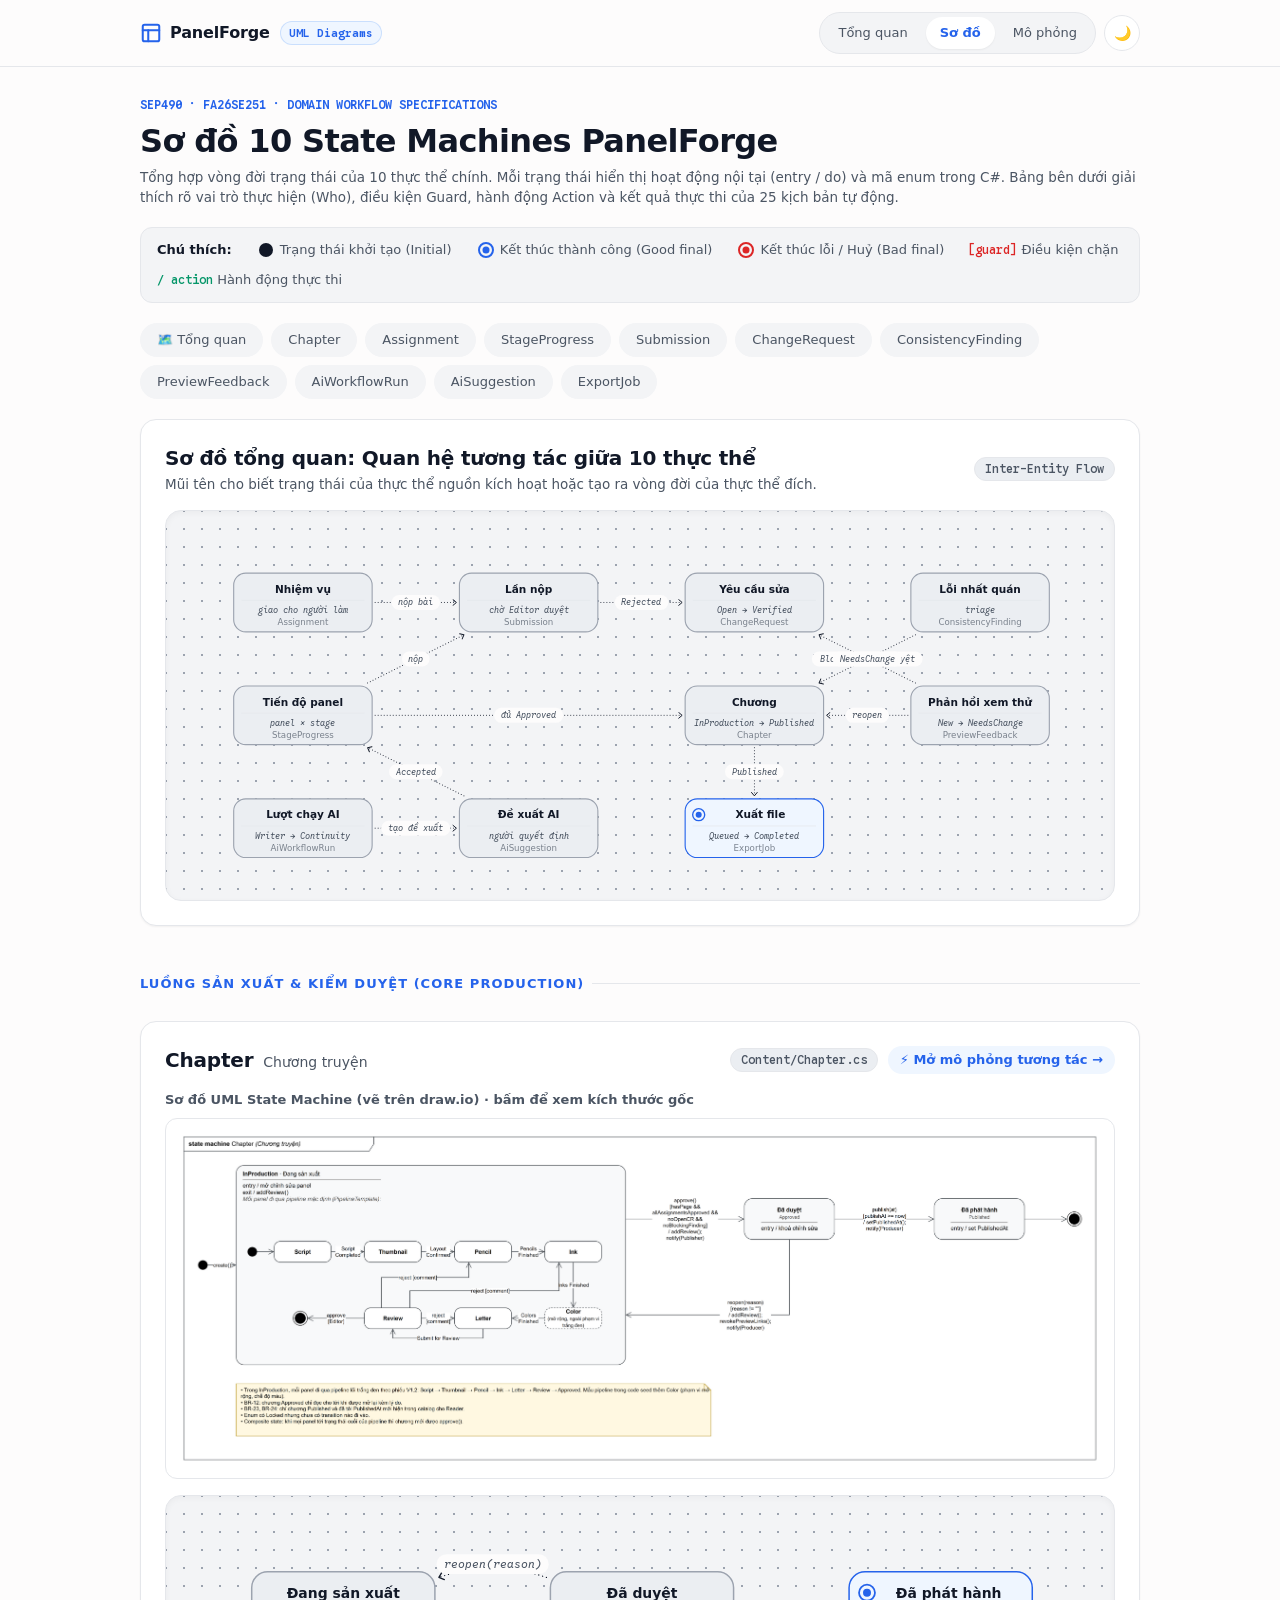
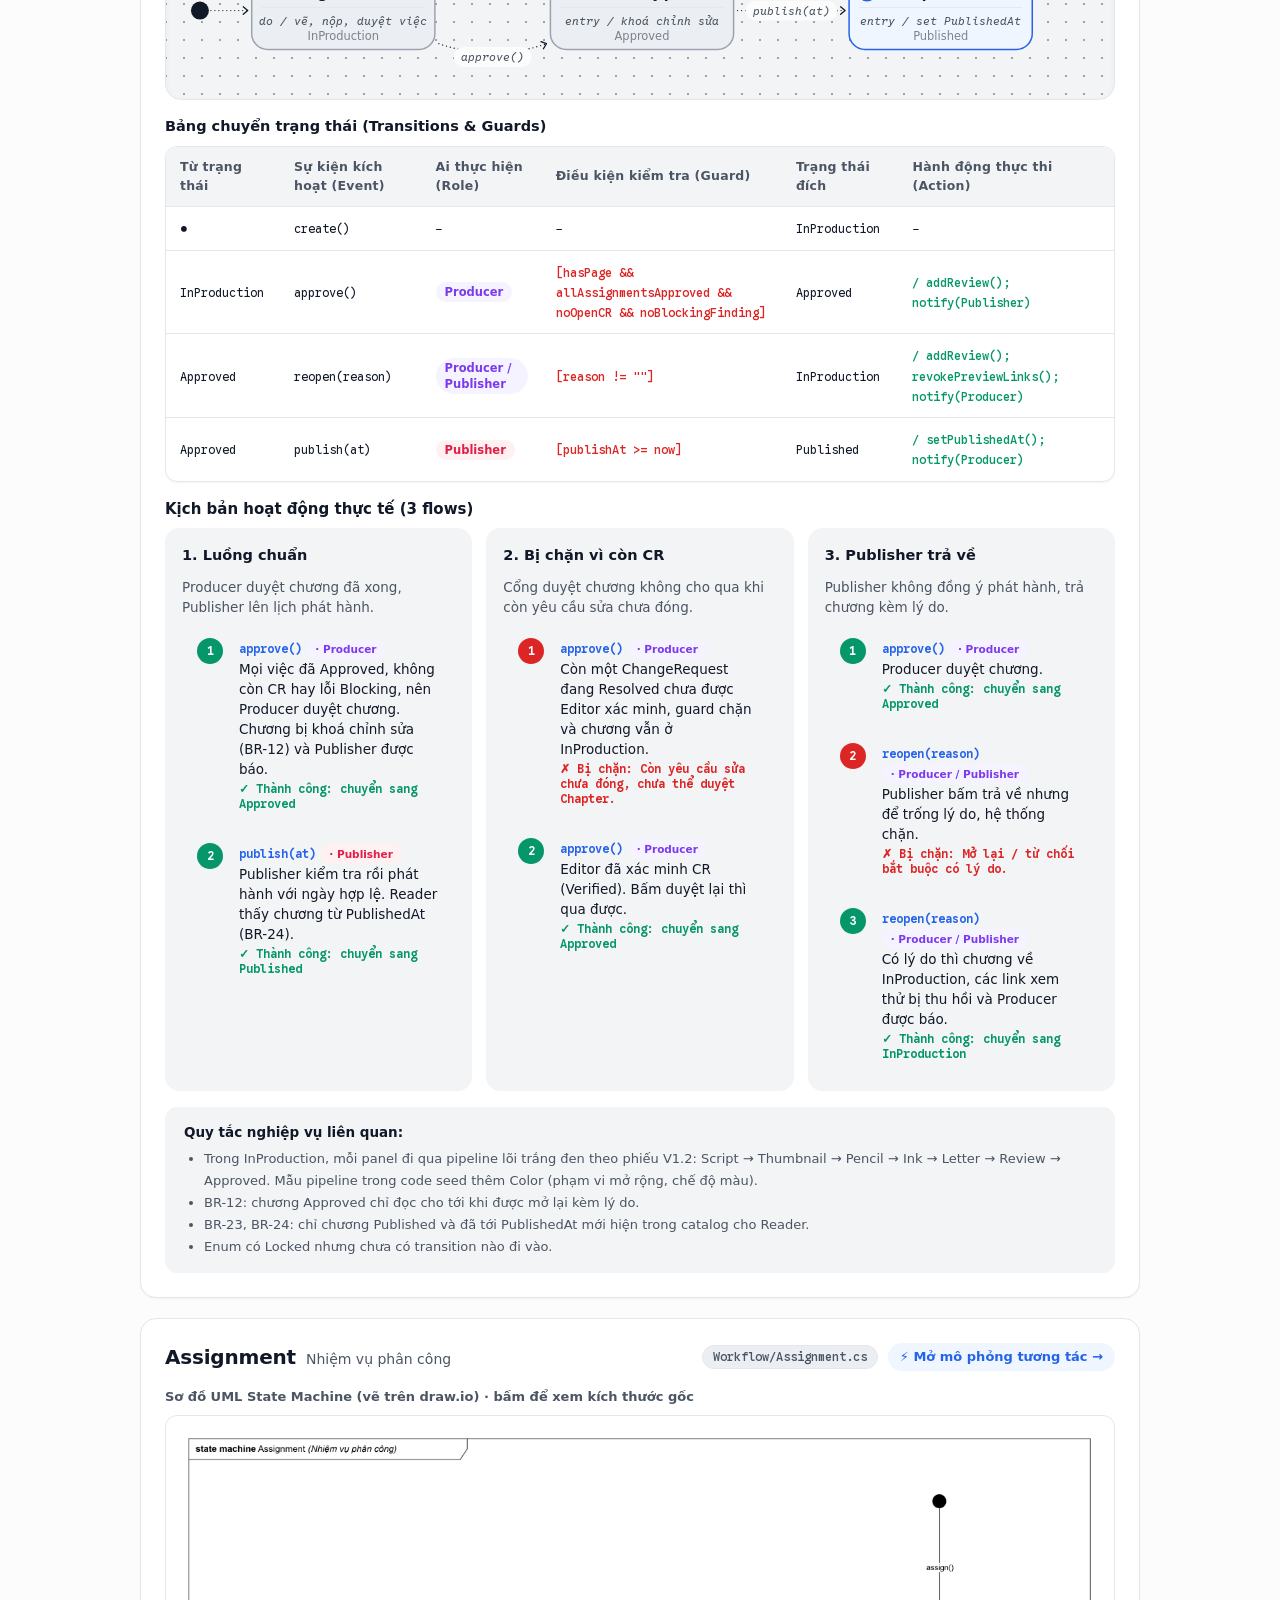
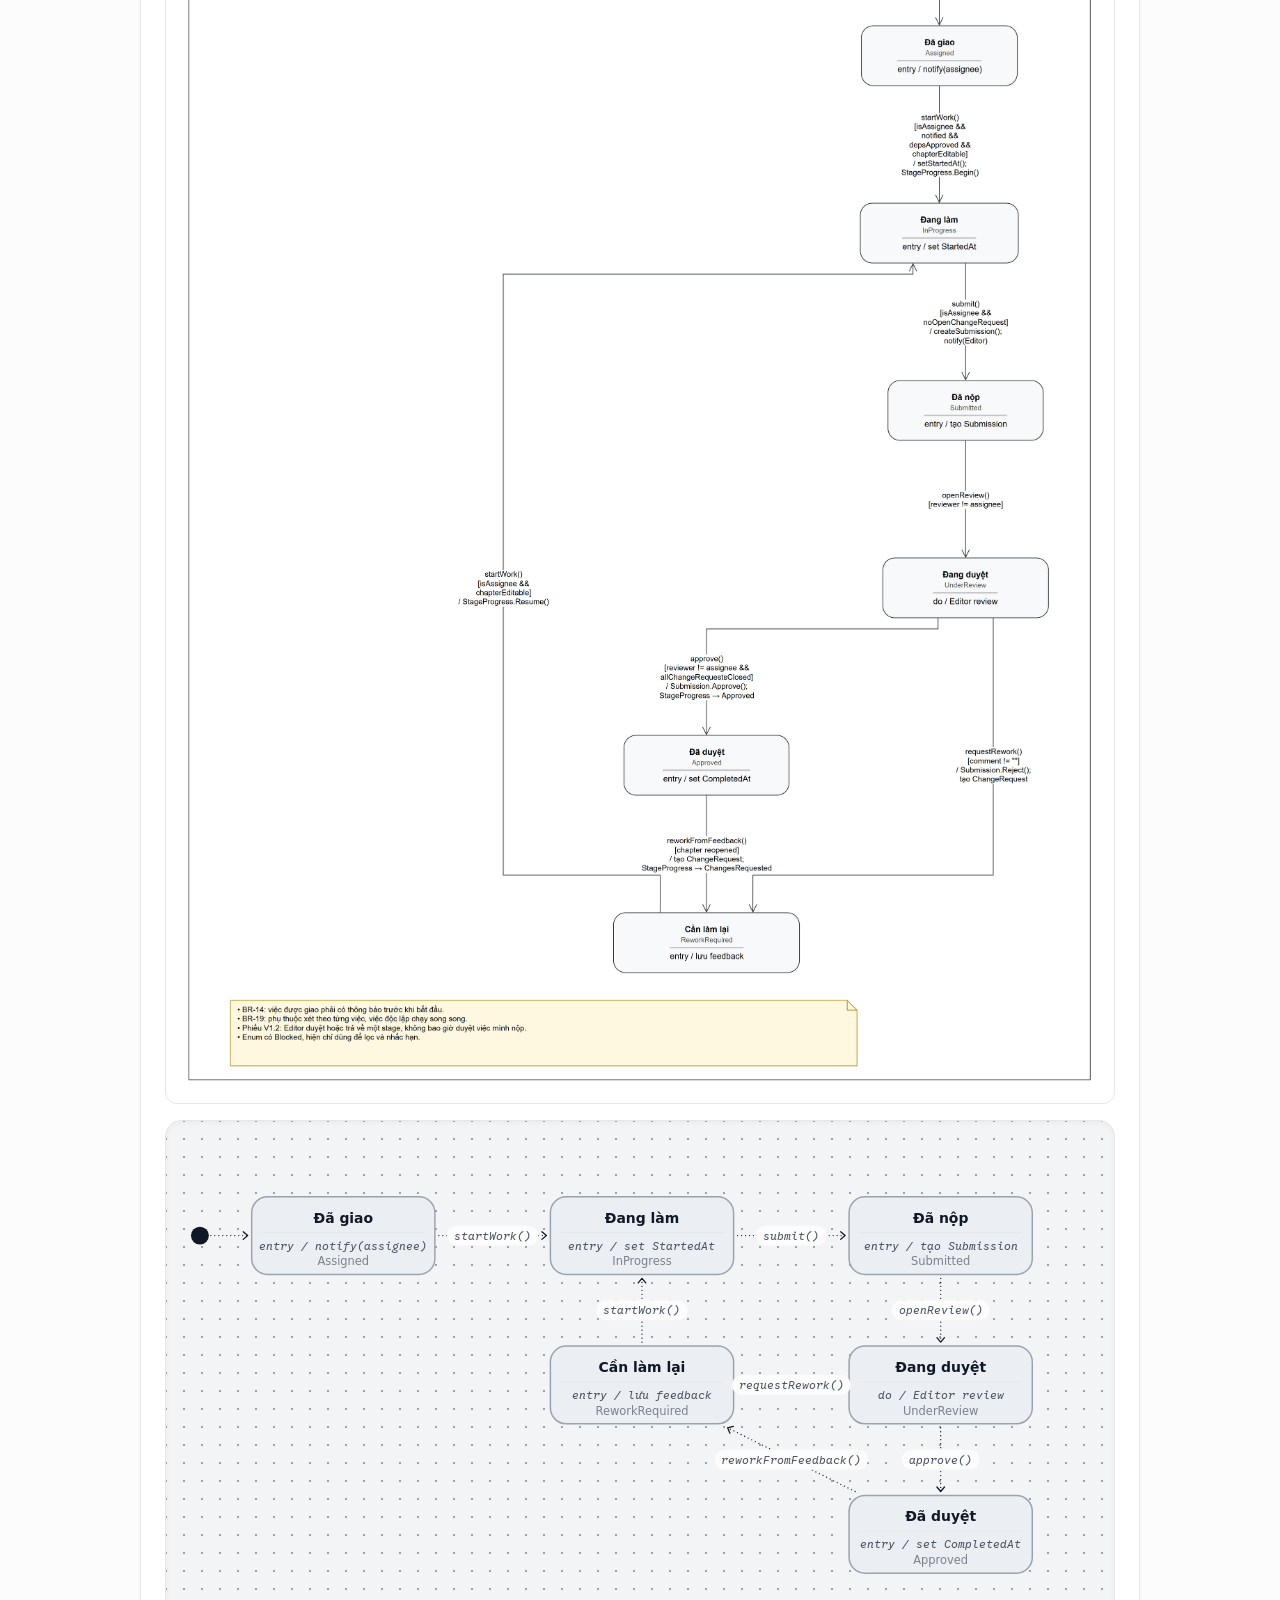
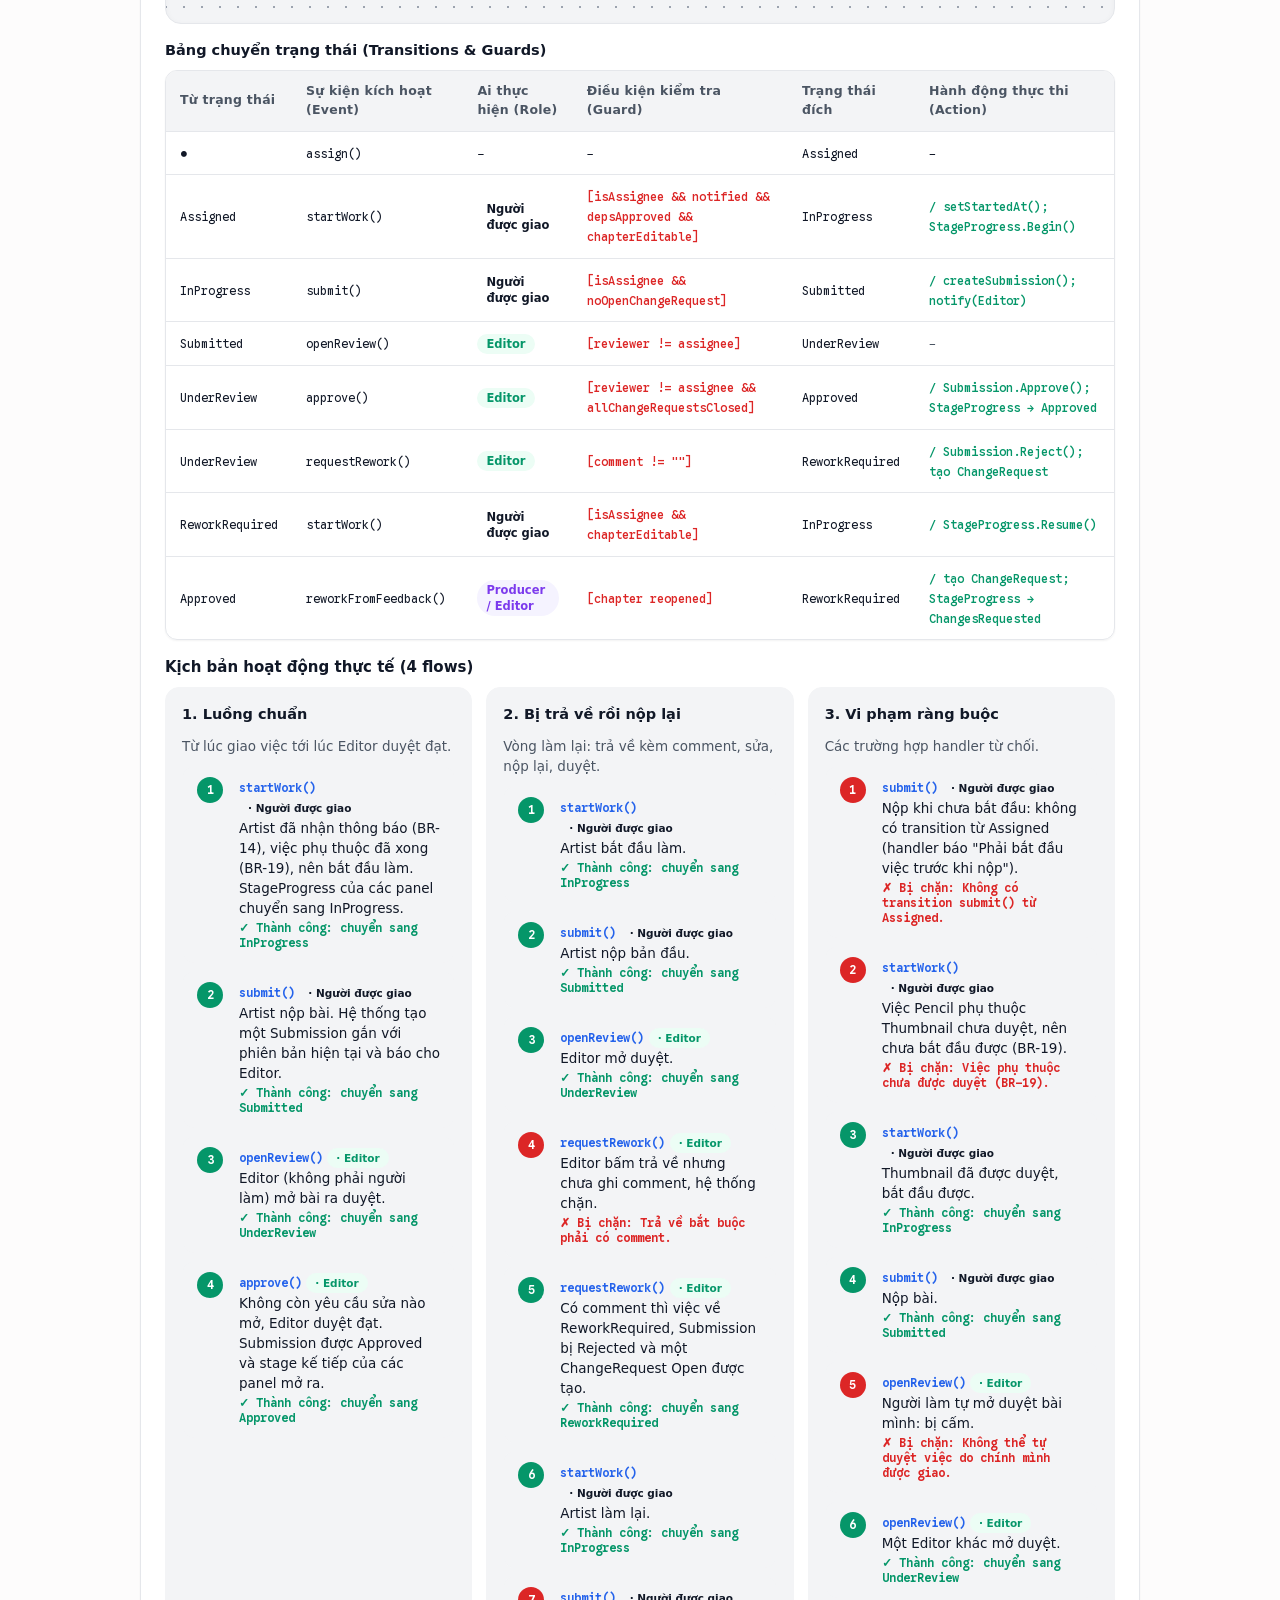
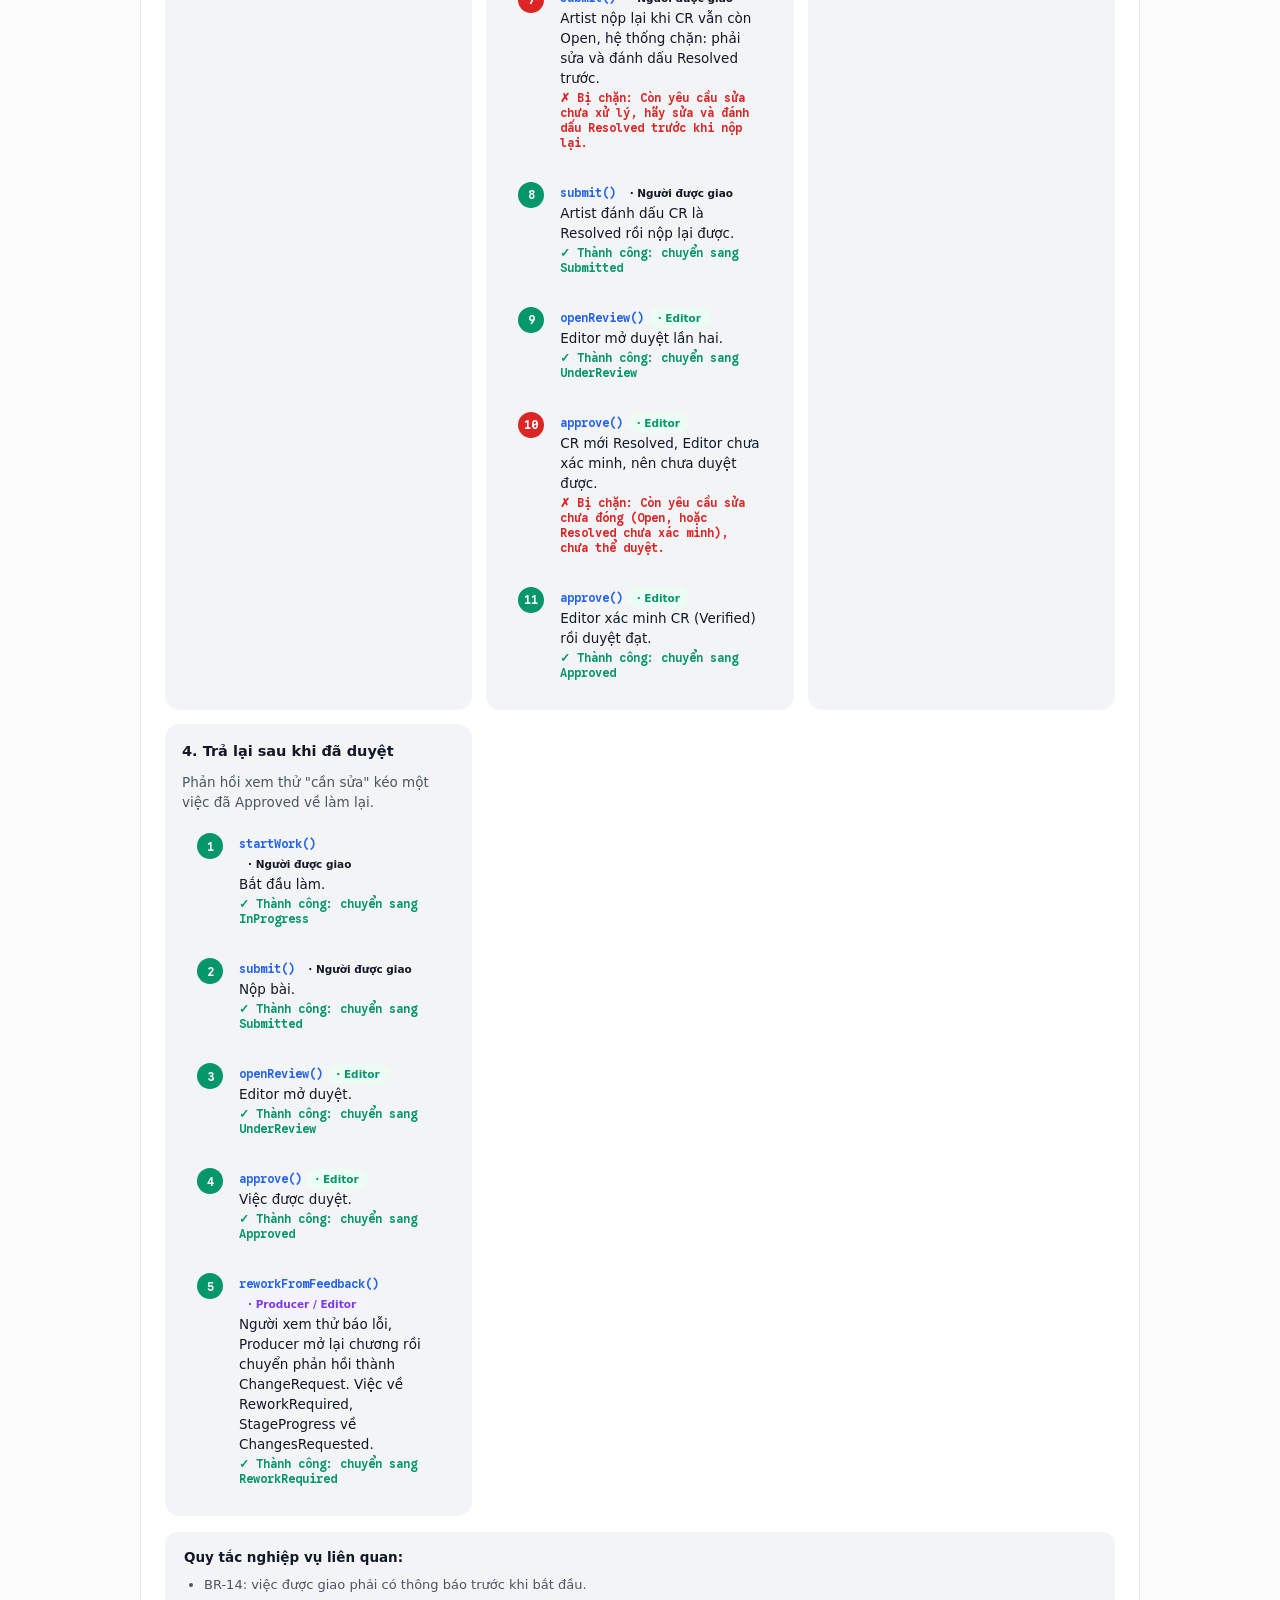
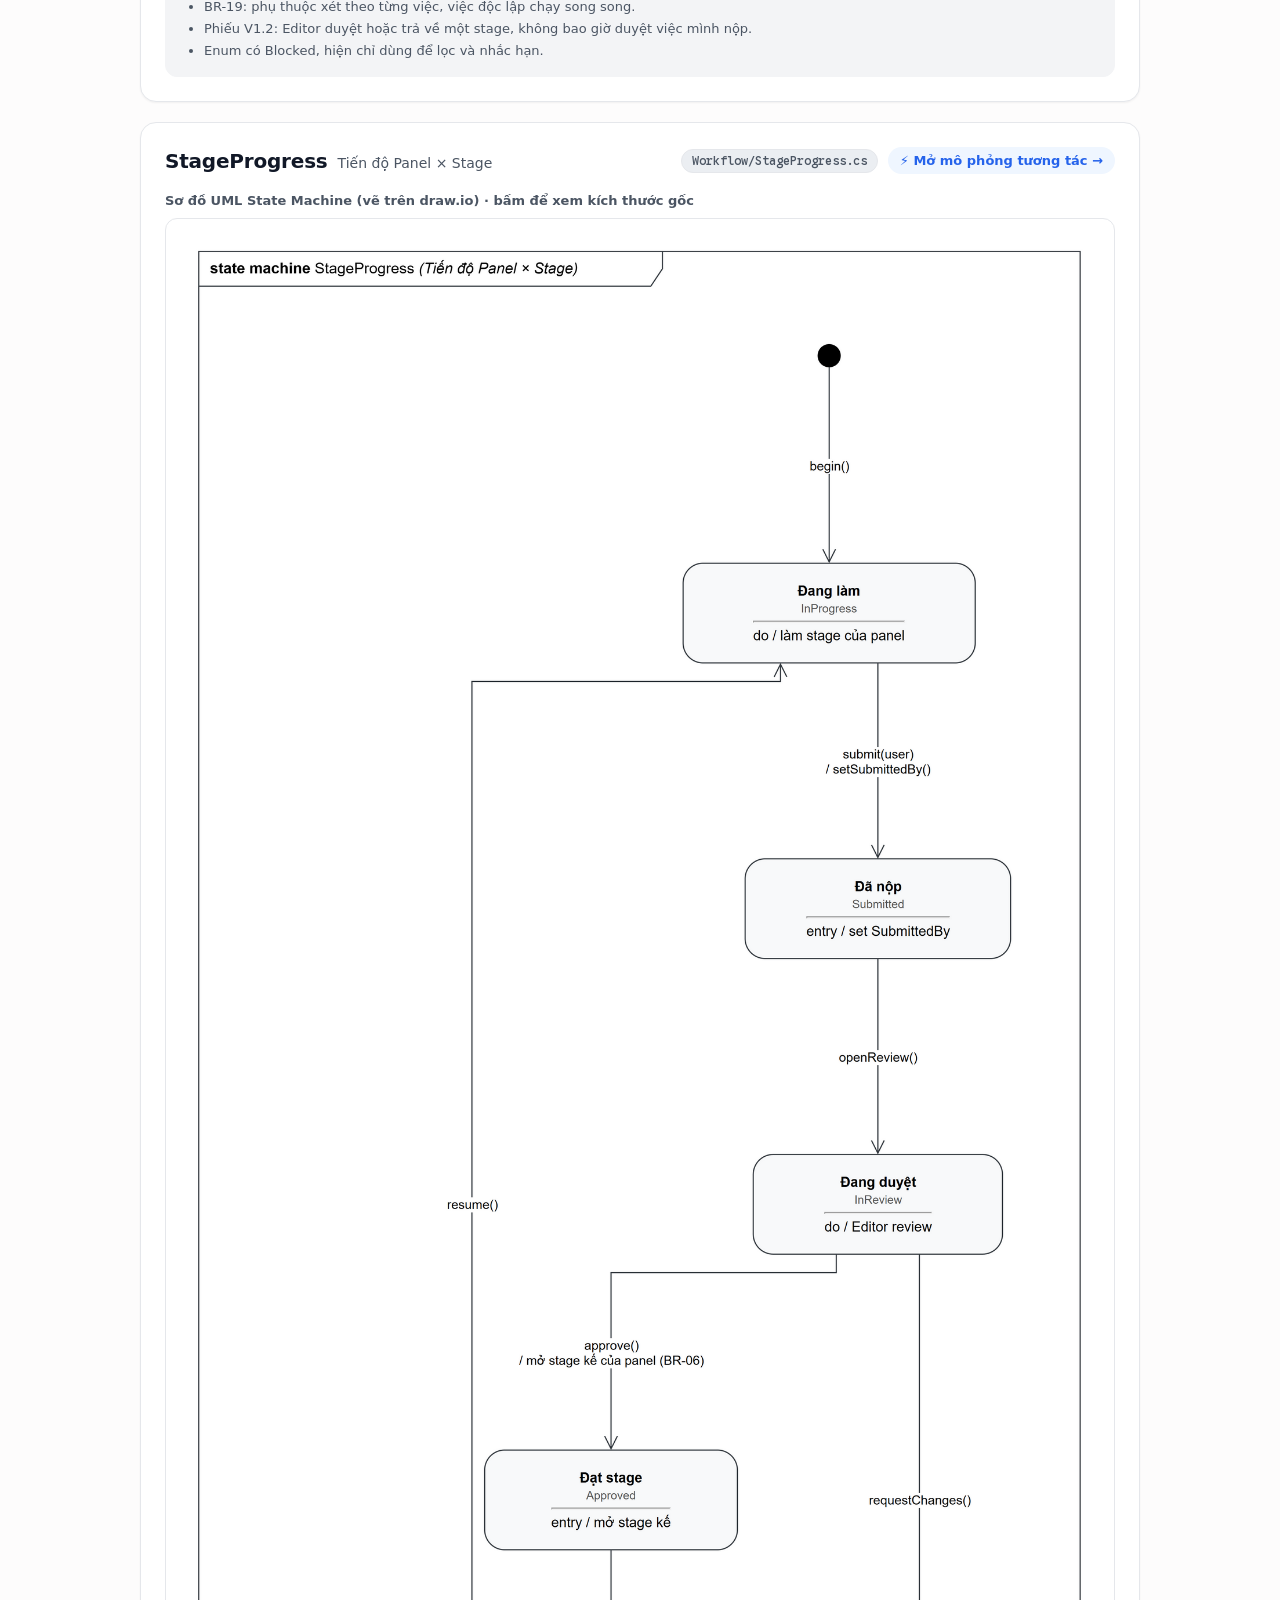
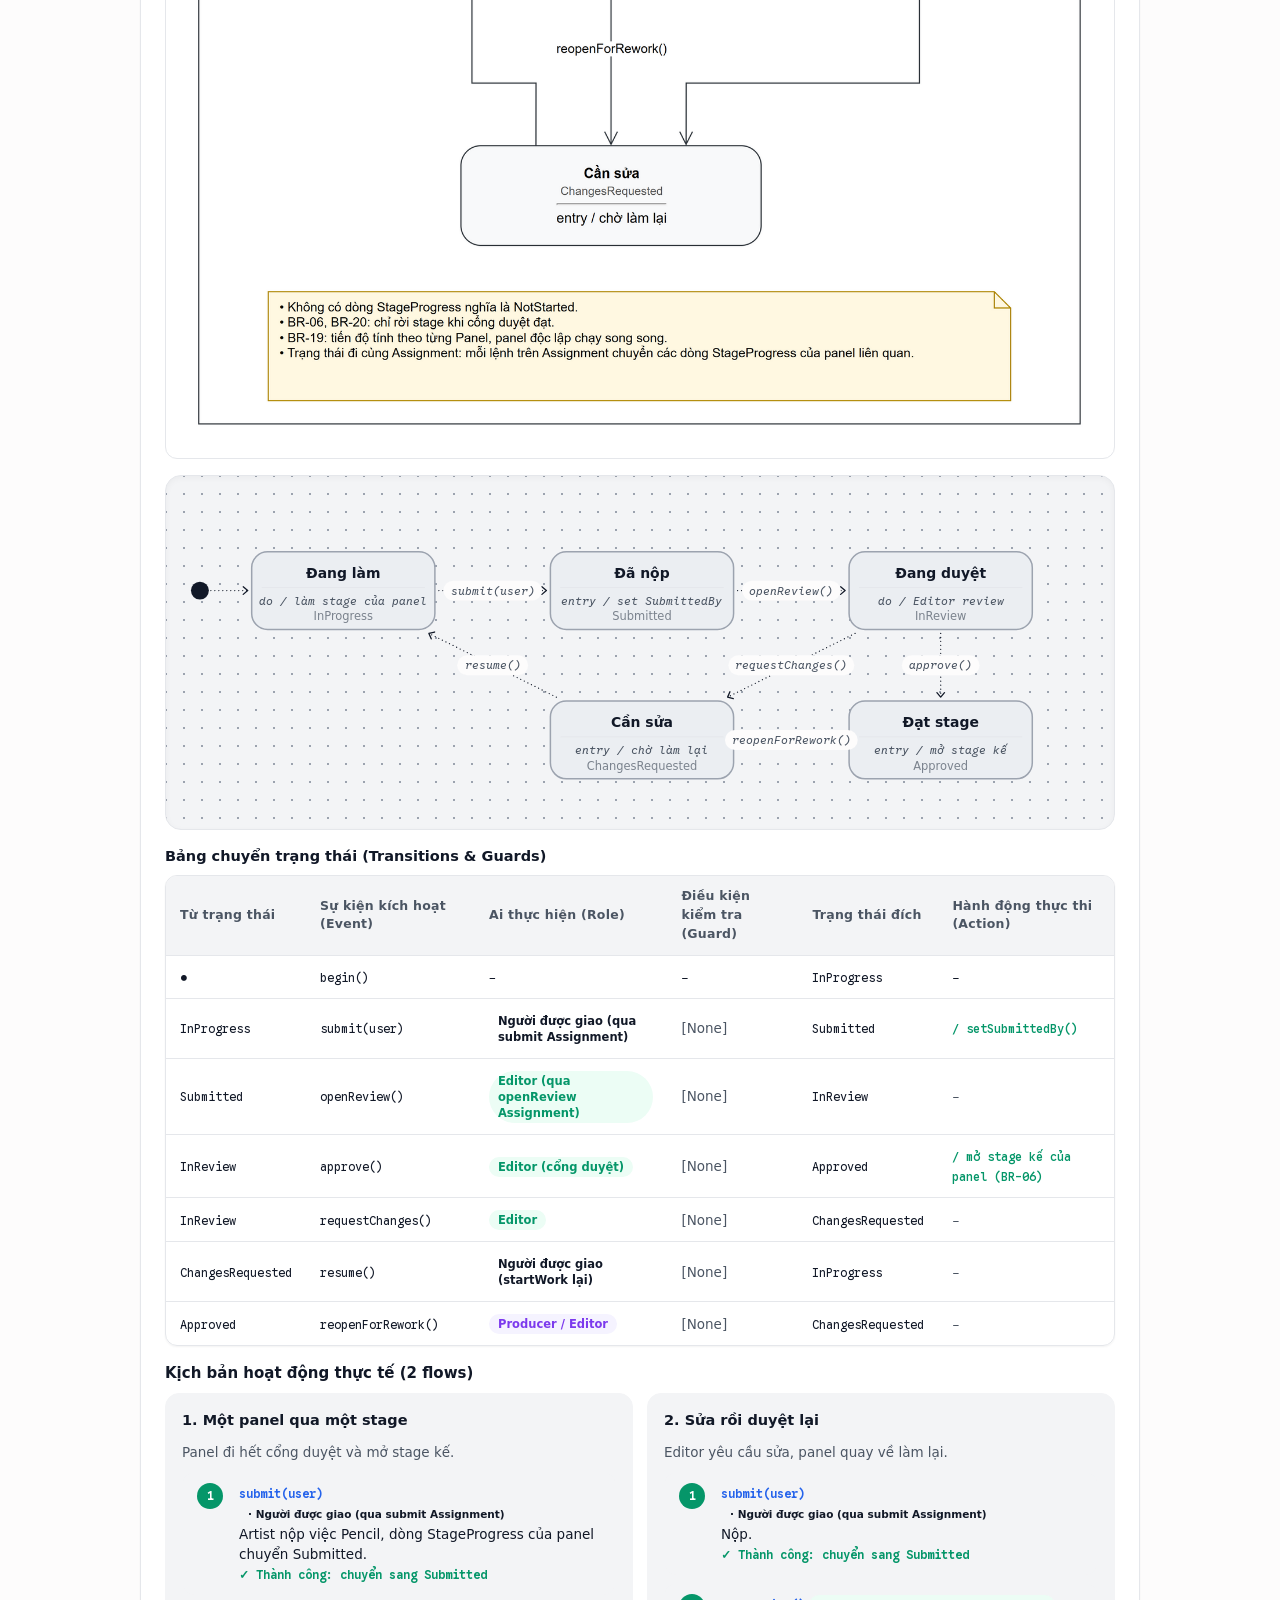
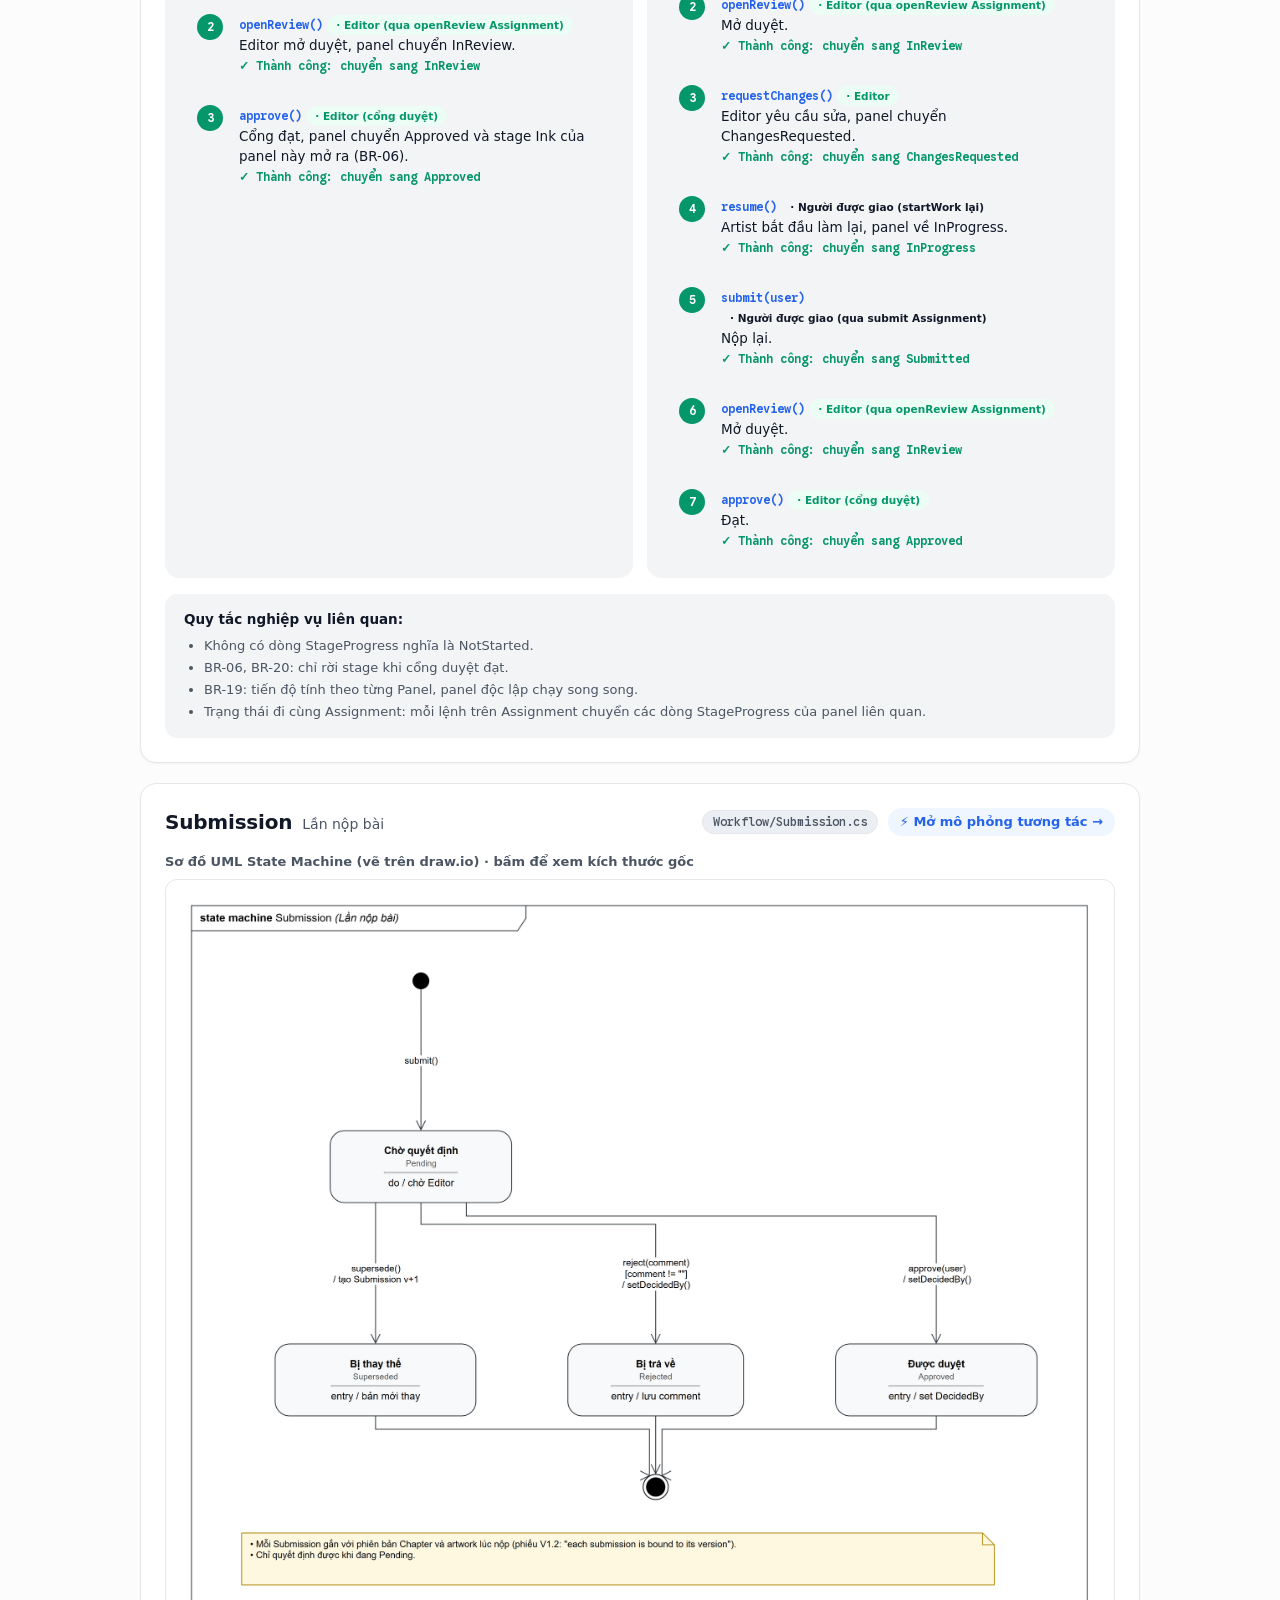
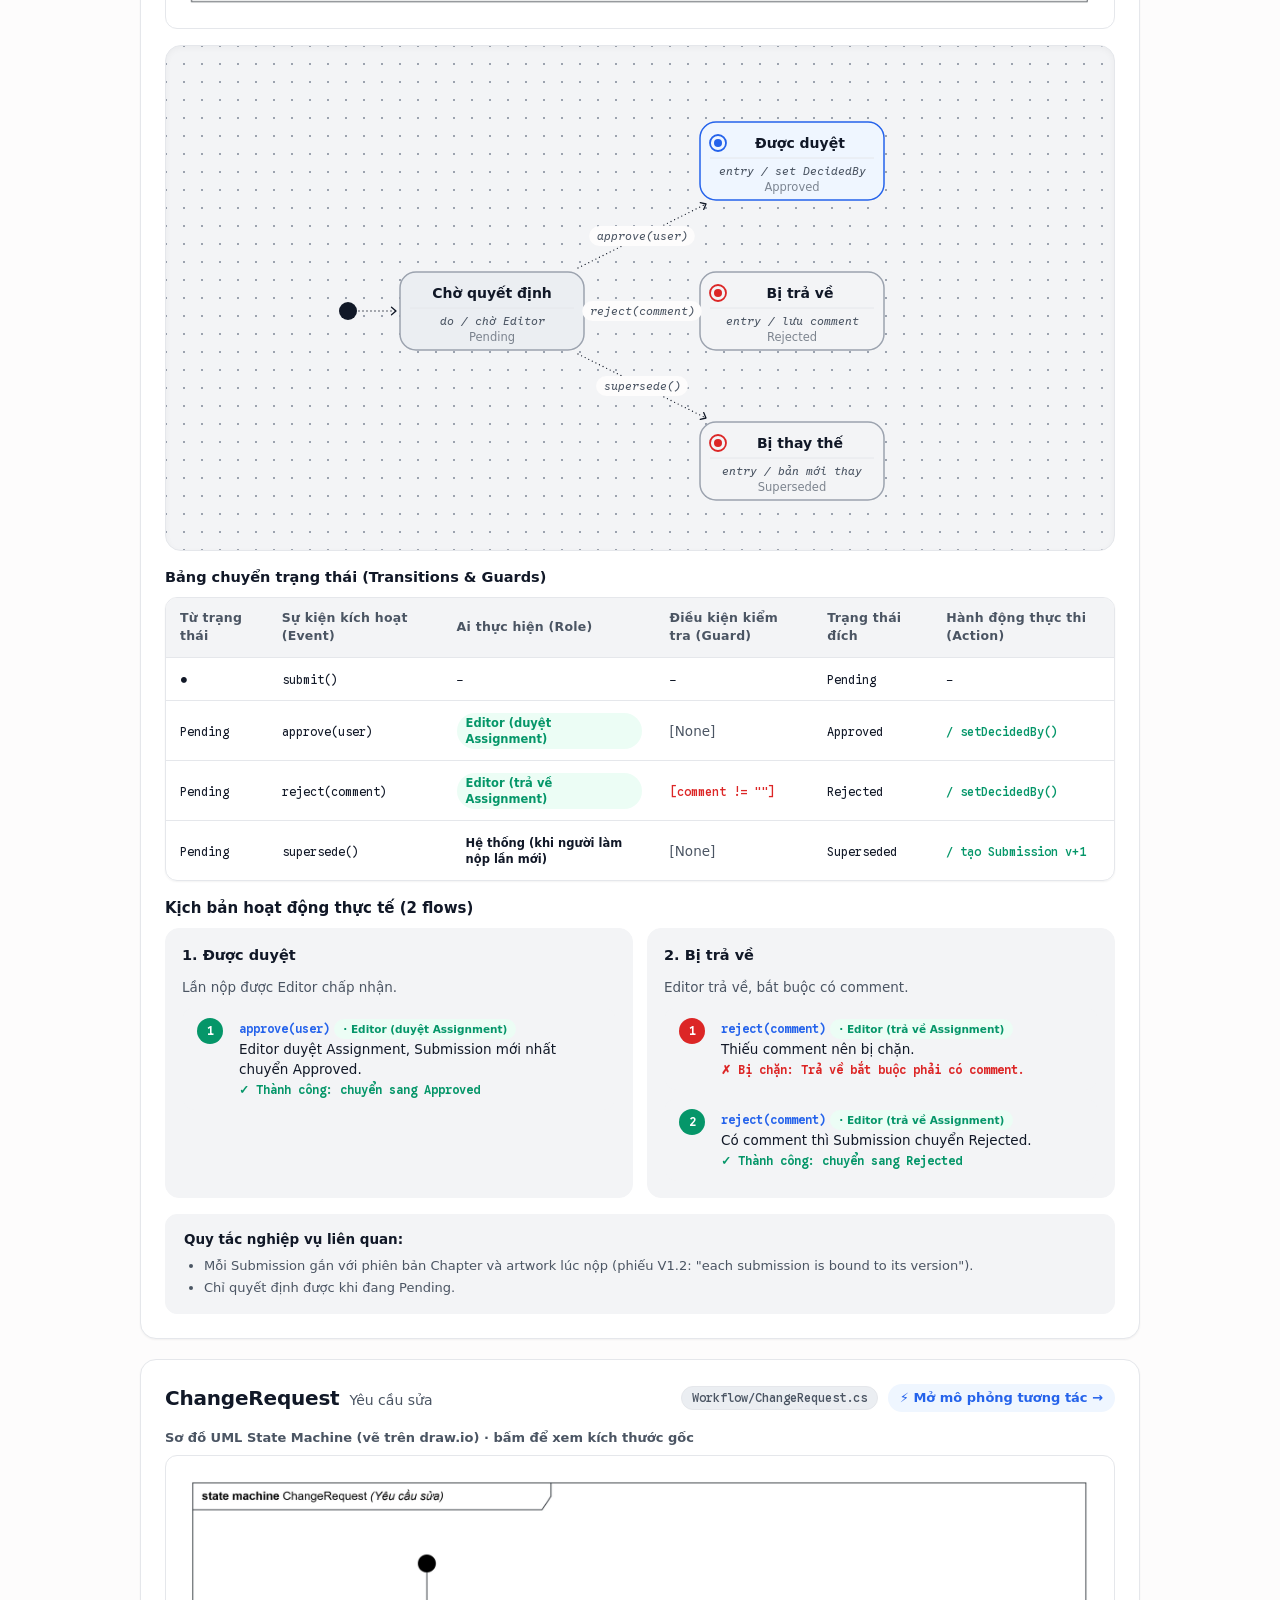
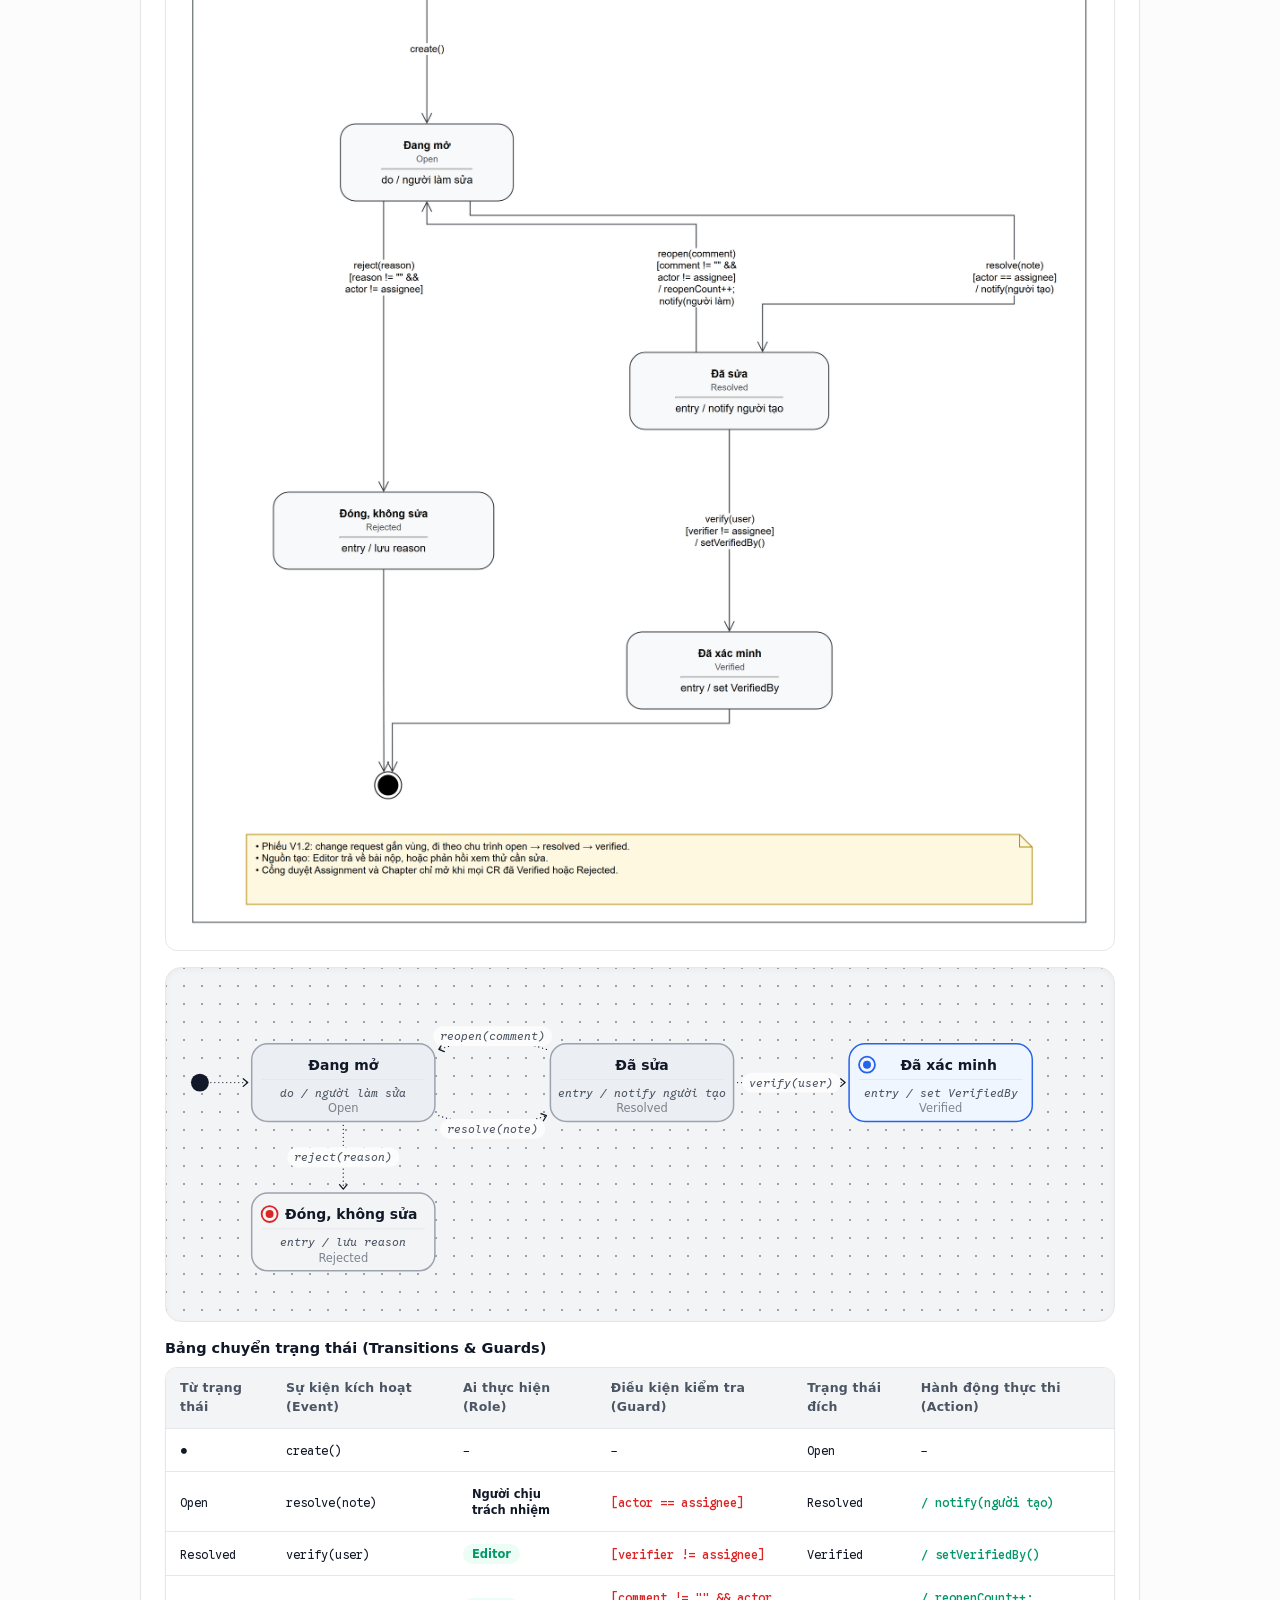
==== commit a221cbd6: "Add draw.io UML state machine PNGs to diagrams page Co-Authored-By: Claude Opus 5.5 <noreply@anthrop" ====
--- a/state-machine-diagrams.html
+++ b/state-machine-diagrams.html
@@ -15,6 +15,10 @@
   .sub { margin: 16px 0 6px; font-size: 15px; font-weight: 650; }
   .card-actions a { font-size: 13px; font-weight: 600; color: var(--primary); text-decoration: none; padding: 4px 12px; border-radius: 999px; background: var(--accent-container); transition: all .15s ease; }
   .card-actions a:hover { filter: brightness(0.95); text-decoration: underline; }
+  .uml { margin: 0; display: flex; flex-direction: column; gap: 8px; }
+  .uml figcaption { font-size: 13px; font-weight: 600; color: var(--on-surface-variant); }
+  .uml a { display: block; overflow-x: auto; background: #fff; border: 1px solid var(--stroke-default); border-radius: 12px; padding: 8px; }
+  .uml img { display: block; width: 100%; min-width: 720px; height: auto; }
   .notes { margin: 0; padding-left: 20px; font-size: 13px; line-height: 22px; color: var(--on-surface-variant); }
 </style>
 </head>
@@ -105,6 +109,13 @@
 }
 
 const { MACHINES, render, runFlow } = window.SM;
+// Ảnh xuất từ docs/state machine/panelforge-state-machines.drawio (mỗi trang một máy)
+const UML = {
+  chapter: 'img/sm-1-chapter.png', assignment: 'img/sm-2-assignment.png', stage: 'img/sm-3-stage-progress.png',
+  submission: 'img/sm-4-submission.png', cr: 'img/sm-5-change-request.png', finding: 'img/sm-6-consistency-finding.png',
+  feedback: 'img/sm-7-preview-feedback.png', airun: 'img/sm-8-ai-workflow-run.png', aisug: 'img/sm-9-ai-suggestion.png',
+  export: 'img/sm-10-export-job.png',
+};
 const GROUPS = [
   ['Luồng sản xuất & Kiểm duyệt (Core Production)', ['chapter', 'assignment', 'stage', 'submission', 'cr']],
   ['Kiểm soát chất lượng & Phản hồi (Quality & Feedback)', ['finding', 'feedback']],
@@ -192,8 +203,12 @@
           <a href="state-machine-simulator.html#${k}">⚡ Mở mô phỏng tương tác →</a>
         </div>
       </div>
+      <figure class="uml">
+        <figcaption>Sơ đồ UML State Machine (vẽ trên draw.io) · bấm để xem kích thước gốc</figcaption>
+        <a href="${UML[k]}" target="_blank" rel="noopener"><img src="${UML[k]}" alt="UML state machine ${m.name} vẽ bằng draw.io" loading="lazy"></a>
+      </figure>
       <div class="viewport"><svg role="img" aria-label="State machine ${m.name}"></svg></div>
-      
+
       <div style="display:flex;flex-direction:column;gap:8px">
         <span style="font-weight:650;font-size:14.5px">Bảng chuyển trạng thái (Transitions & Guards)</span>
         <div class="table-wrap"><table class="table">
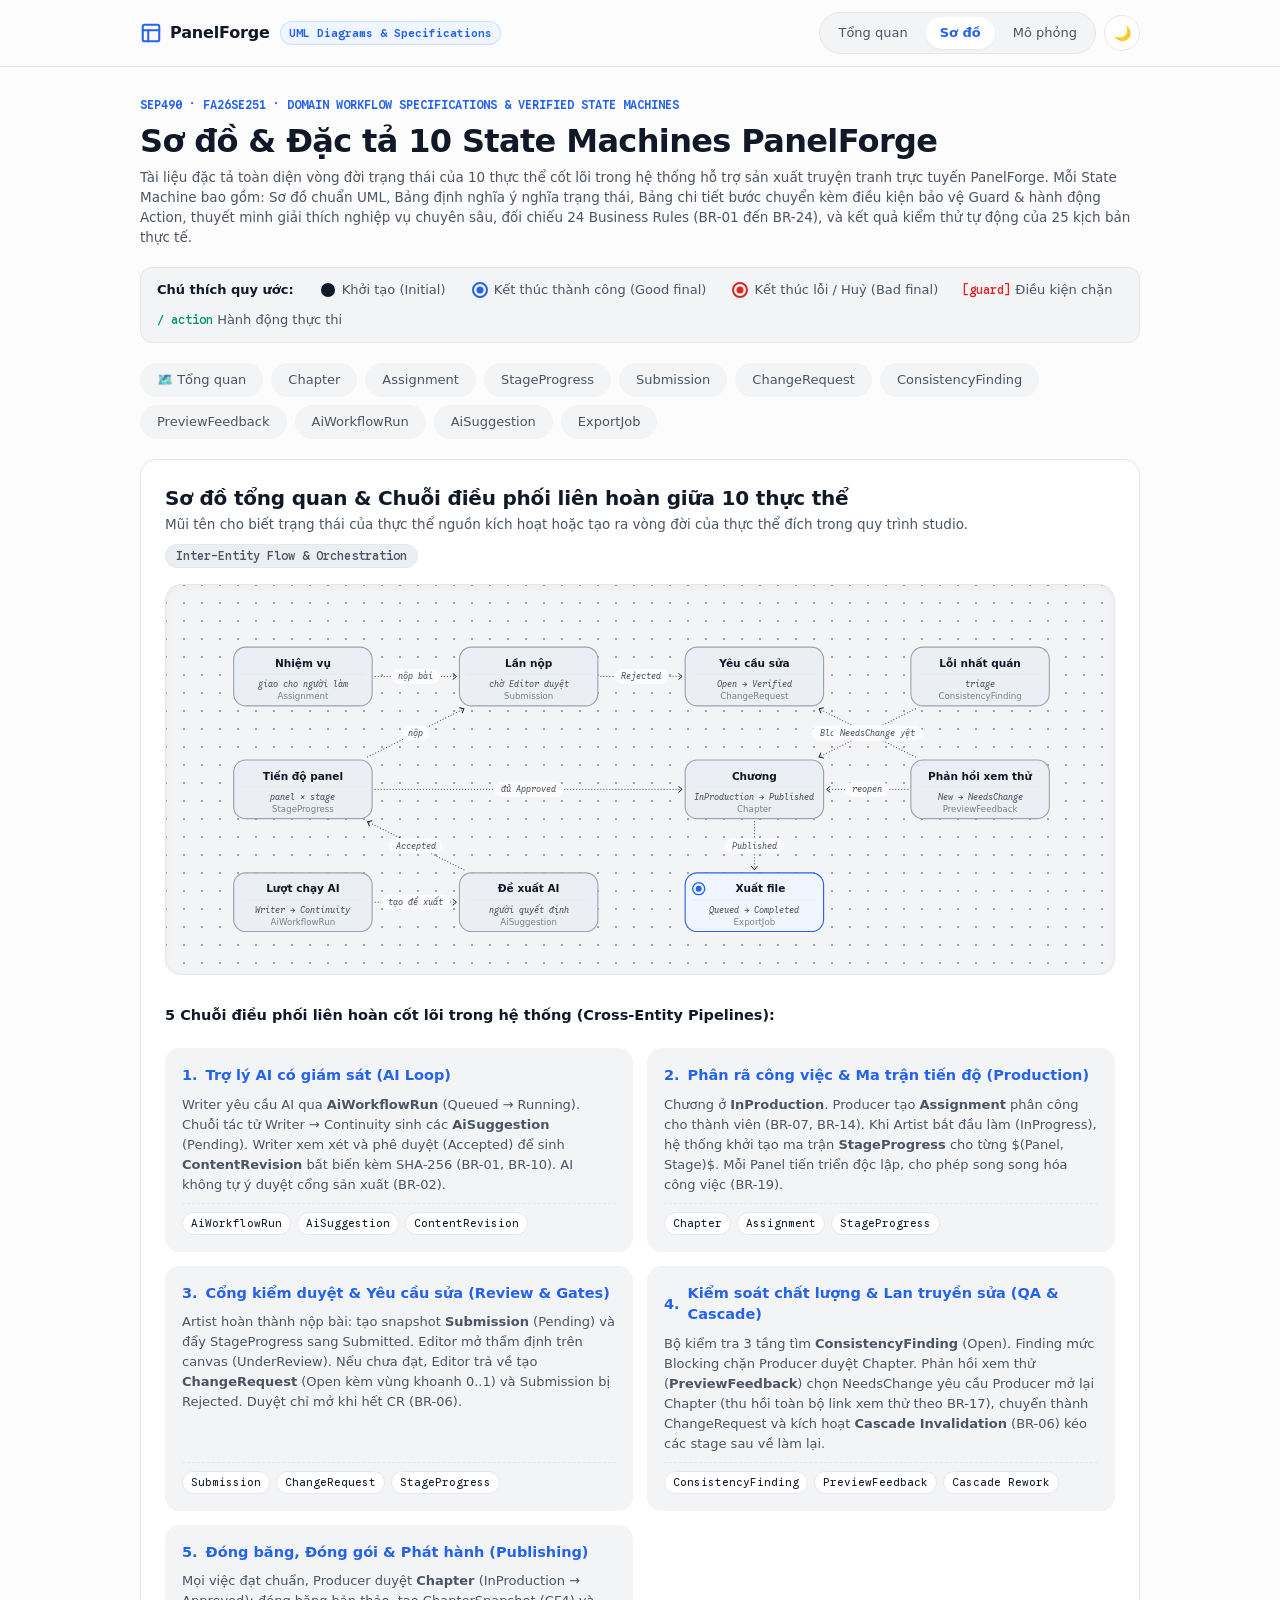
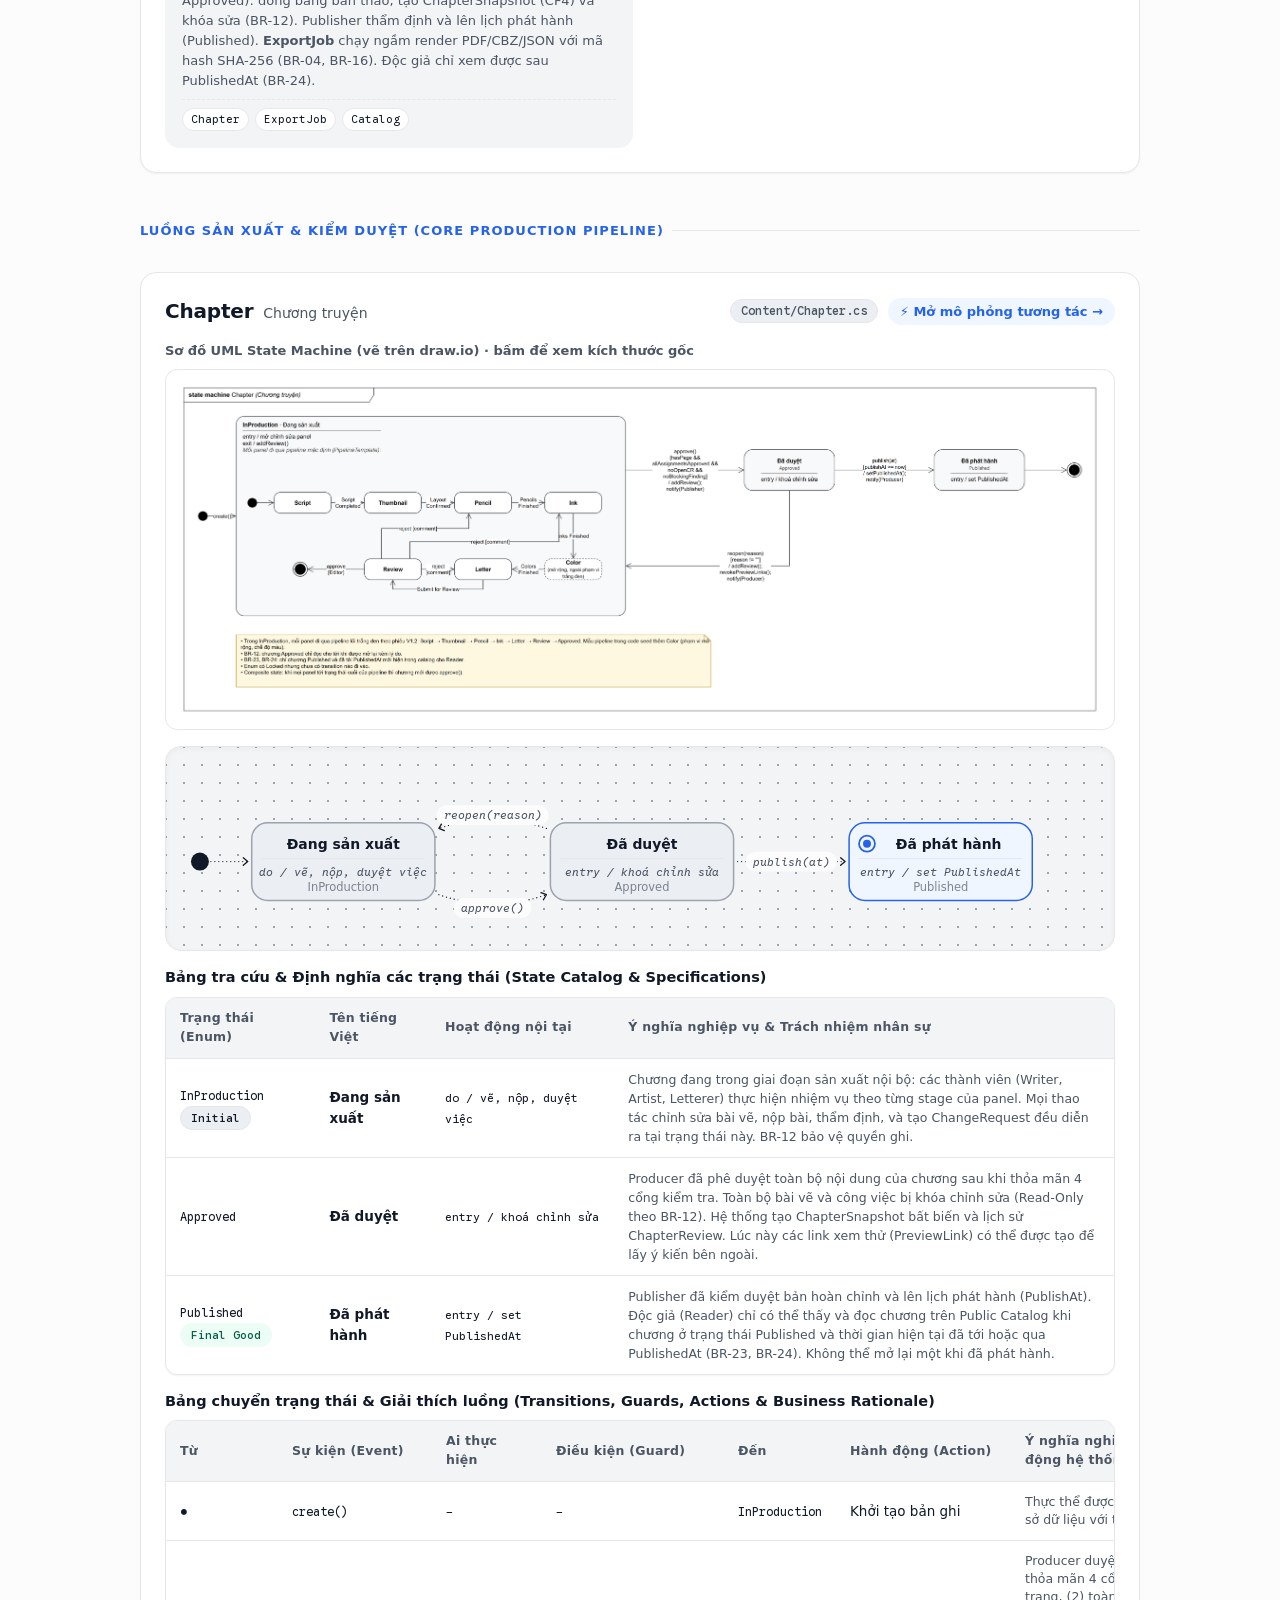
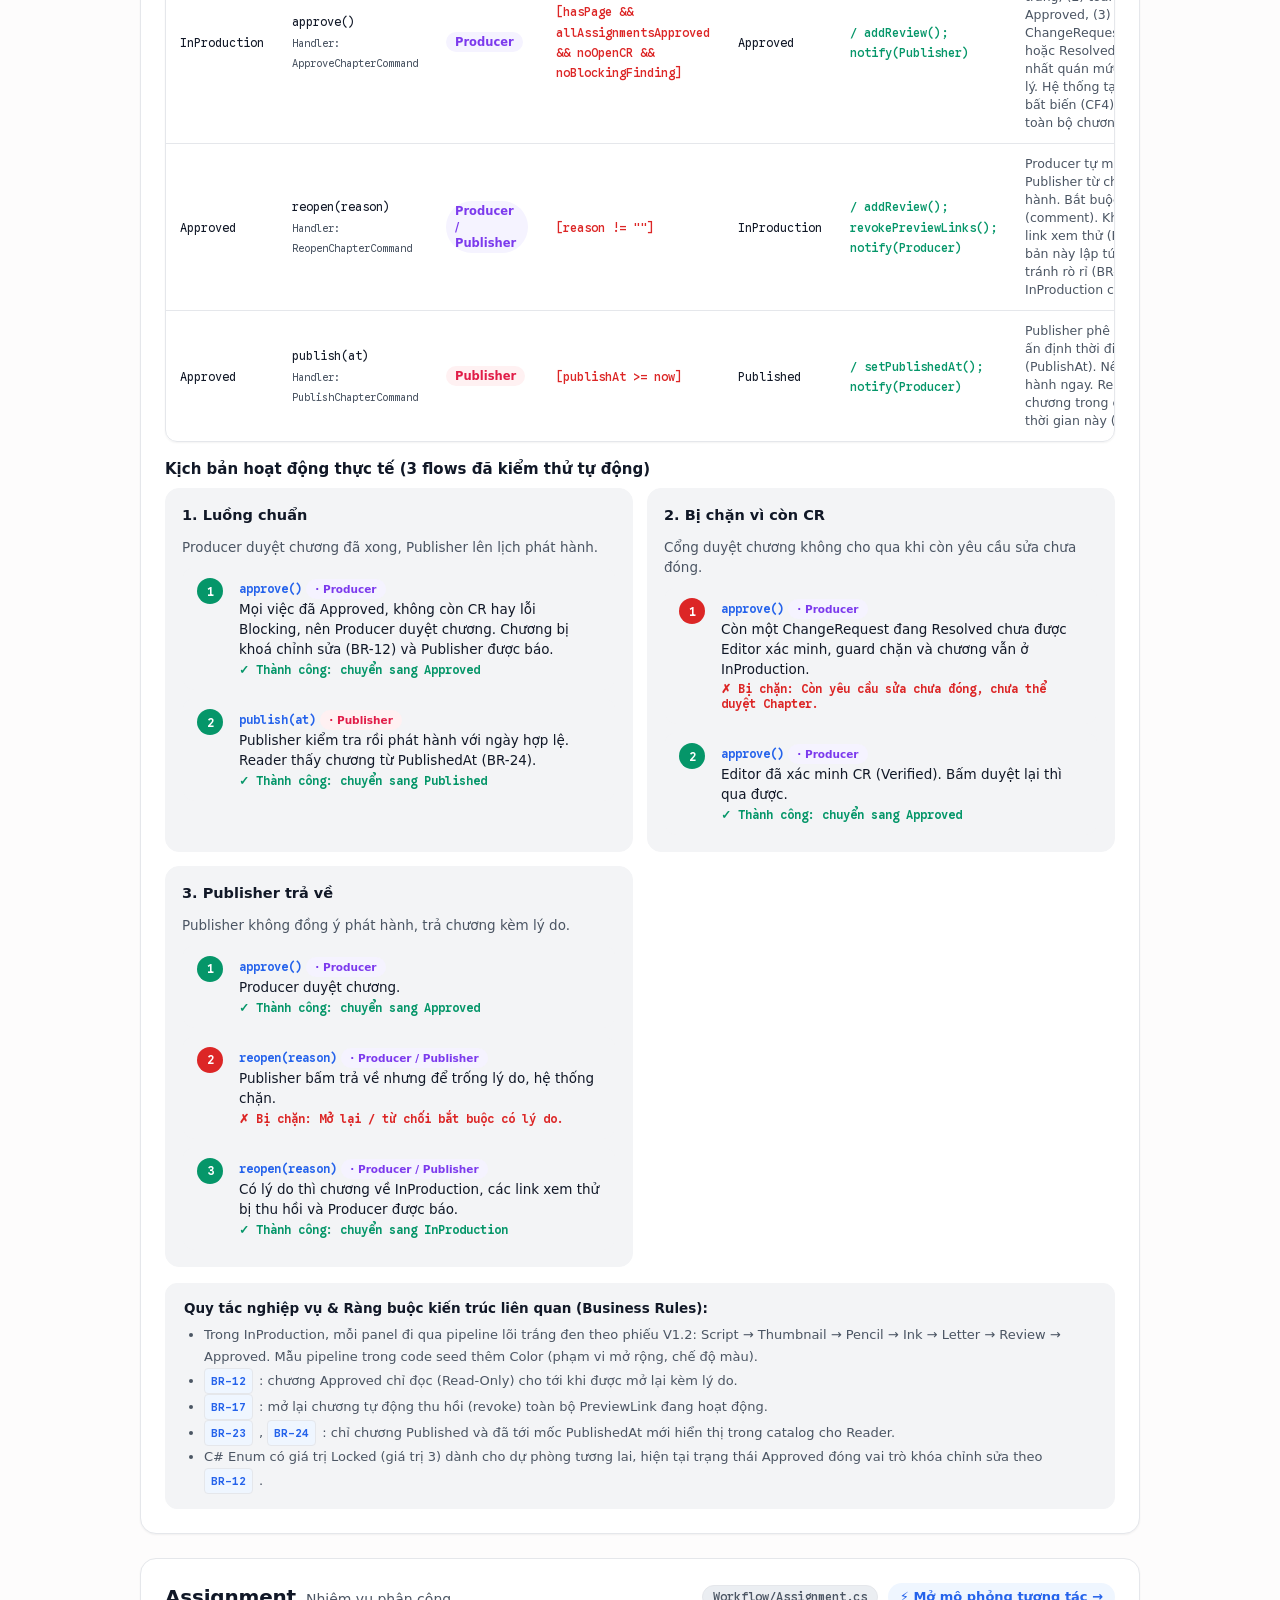
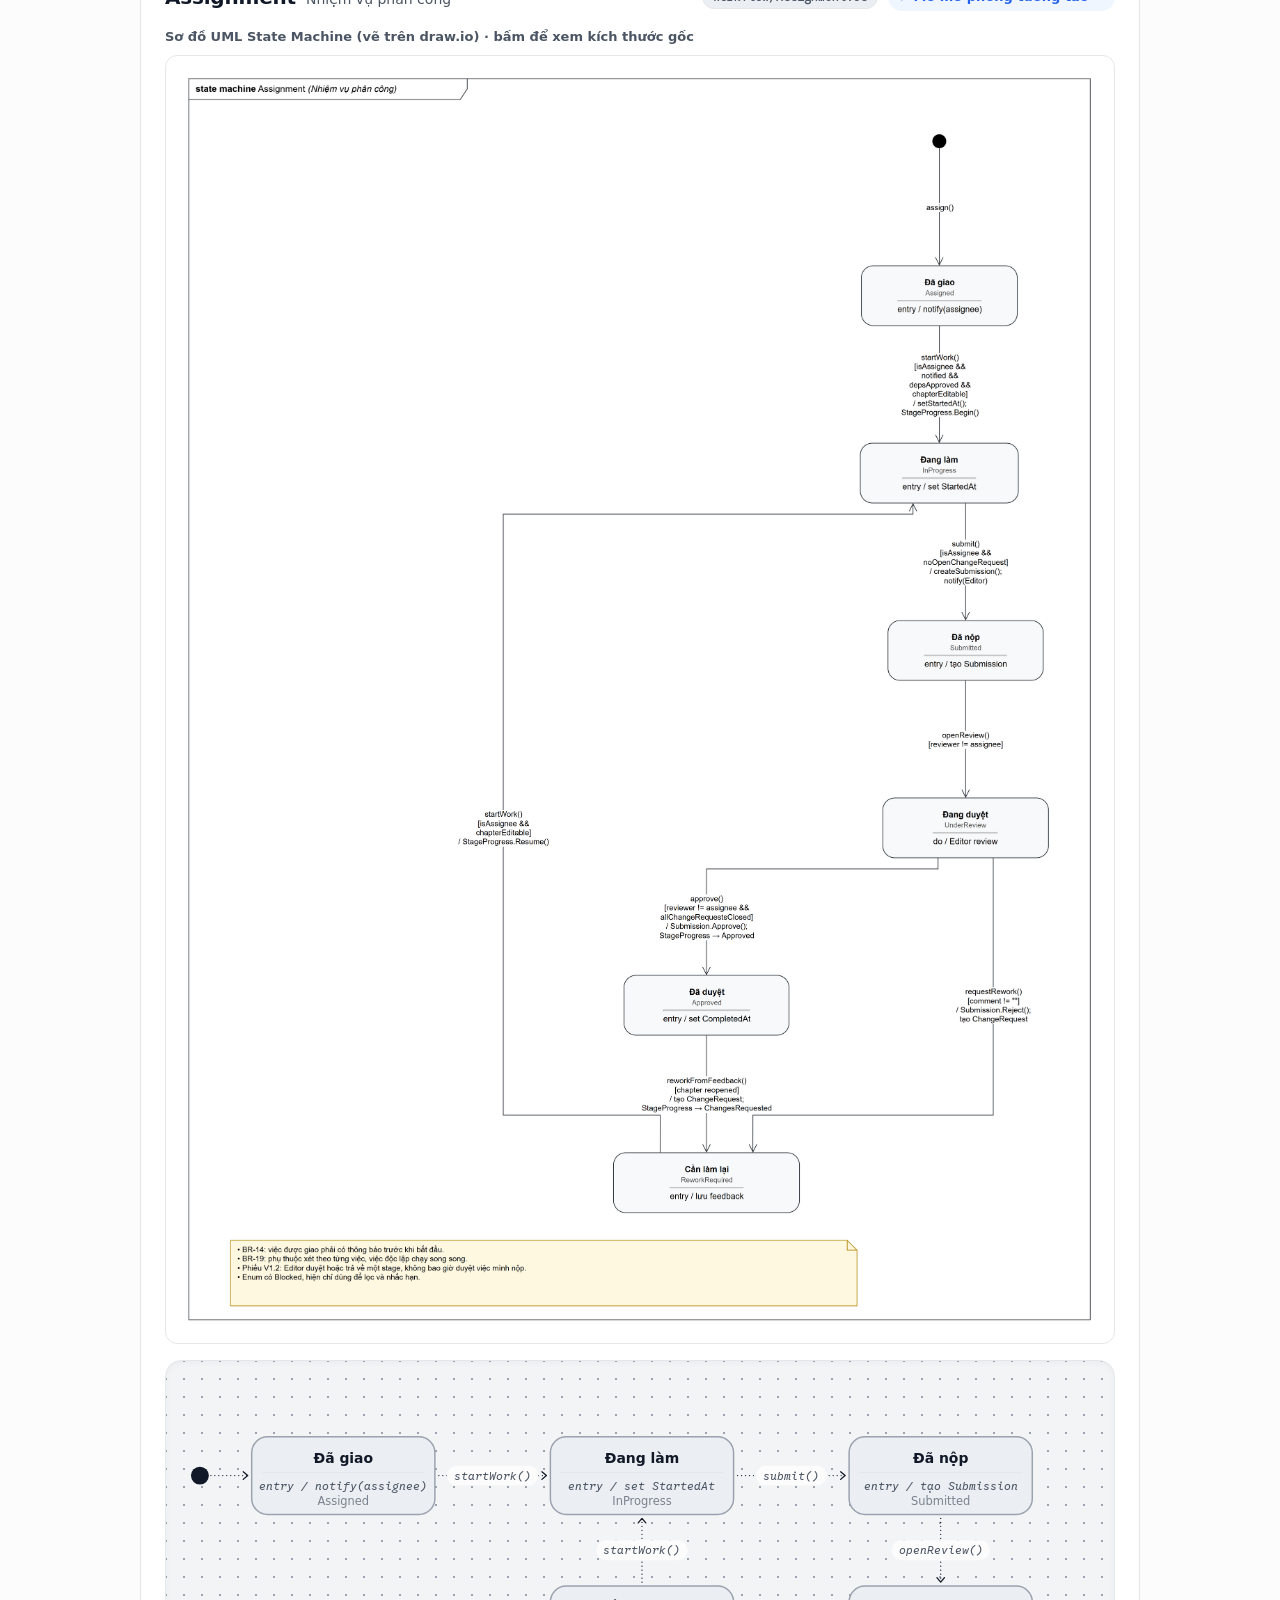
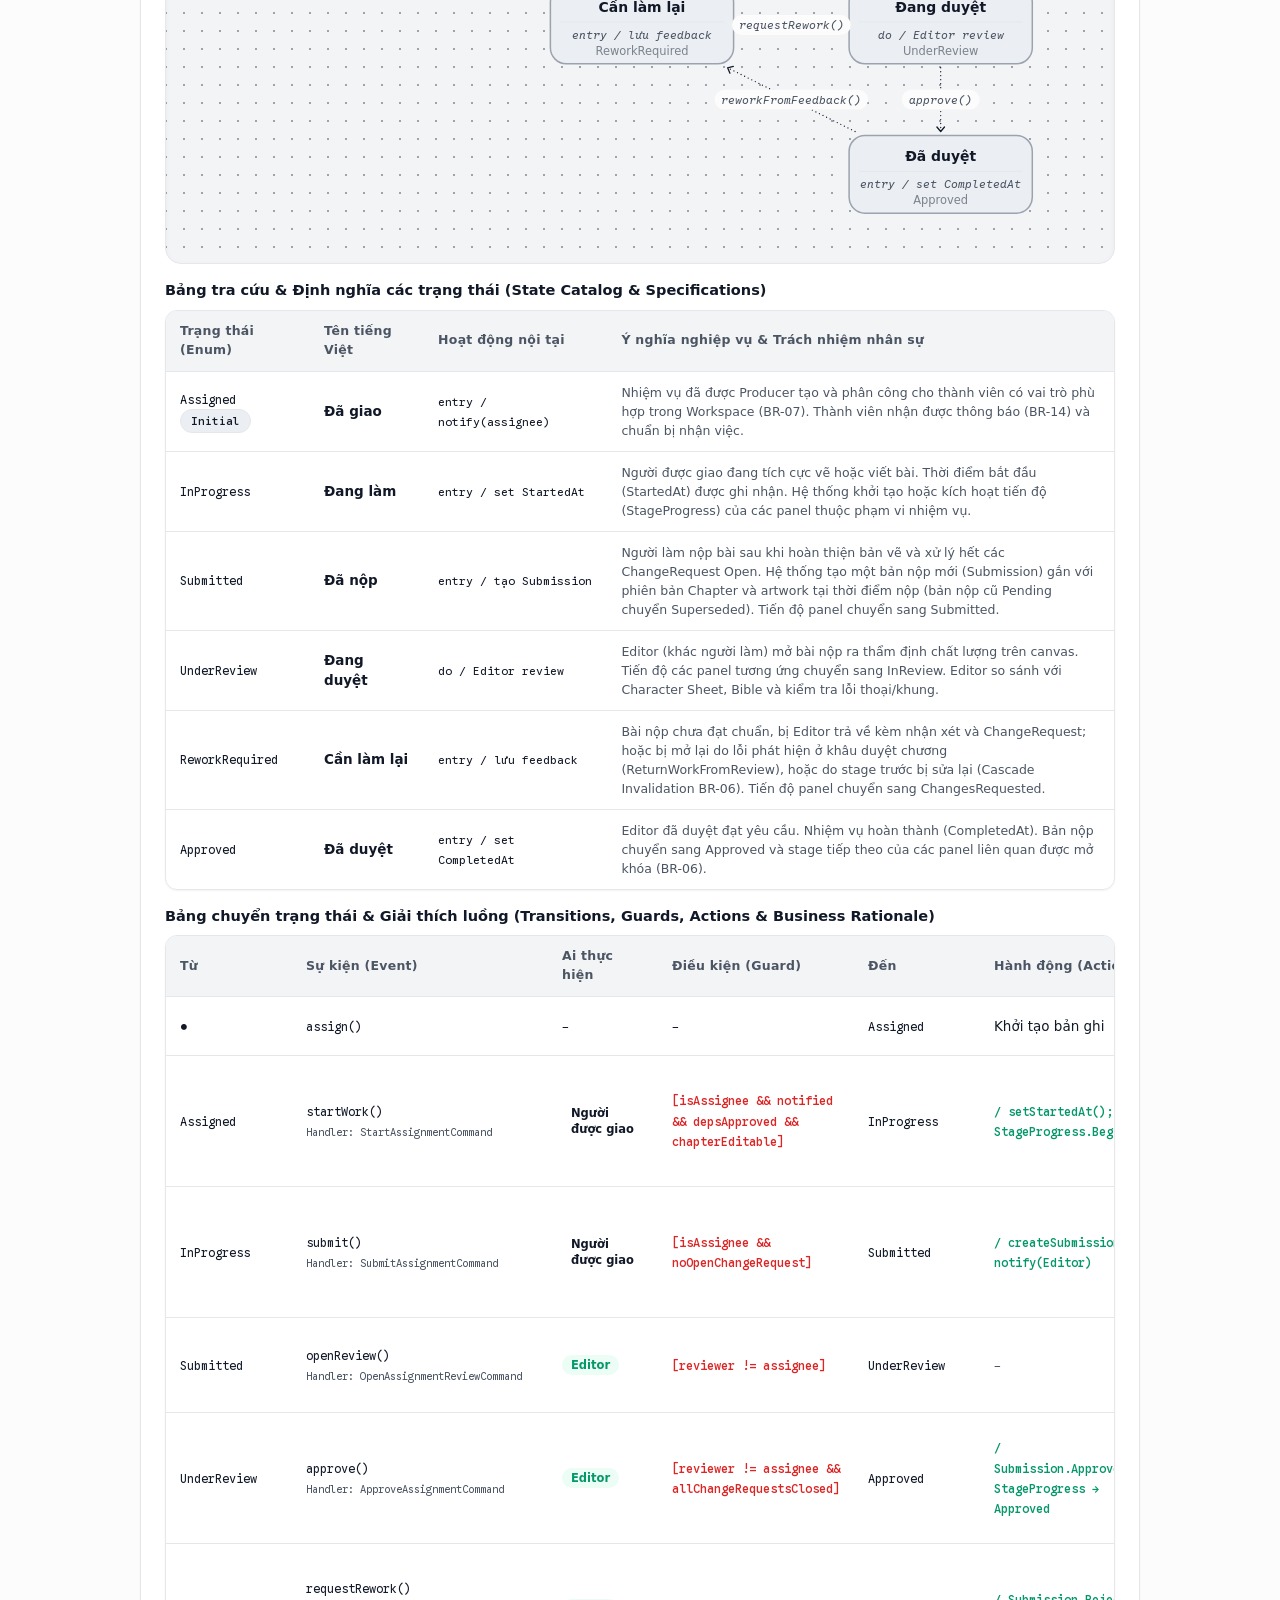
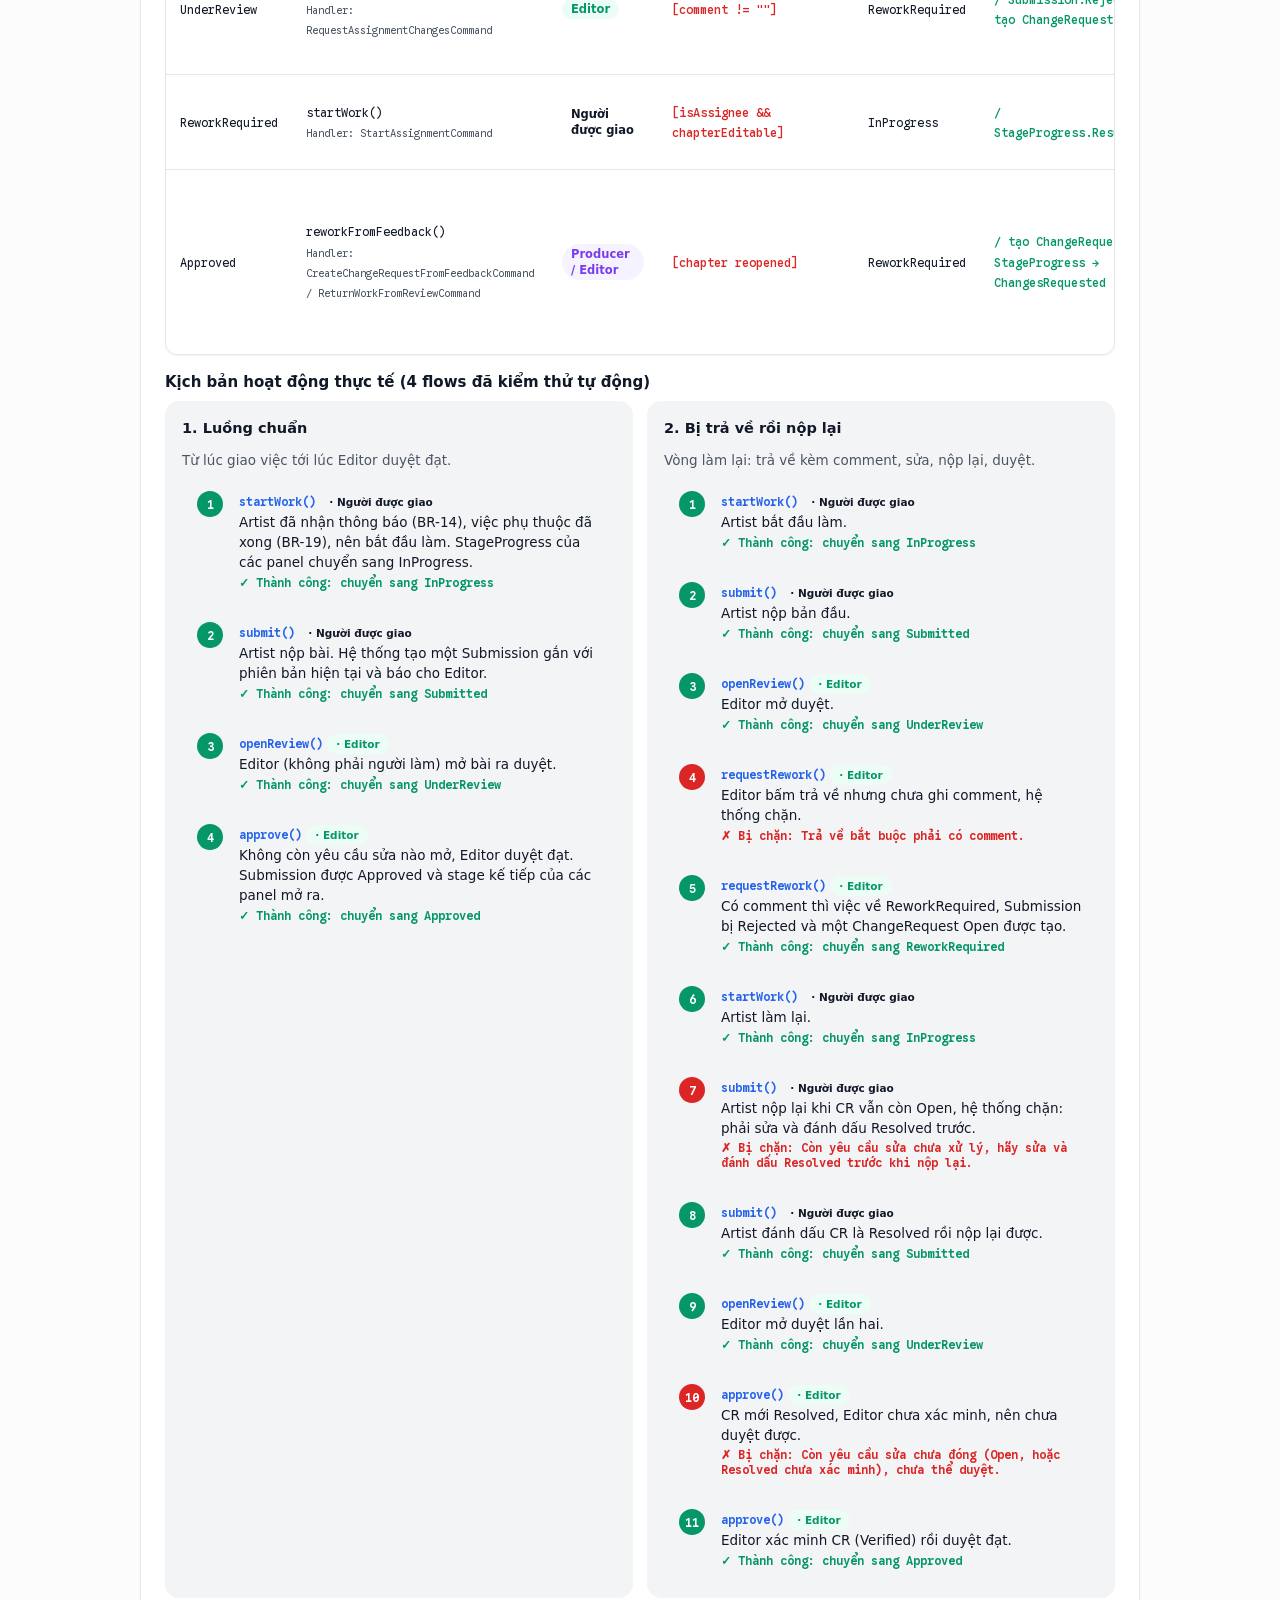
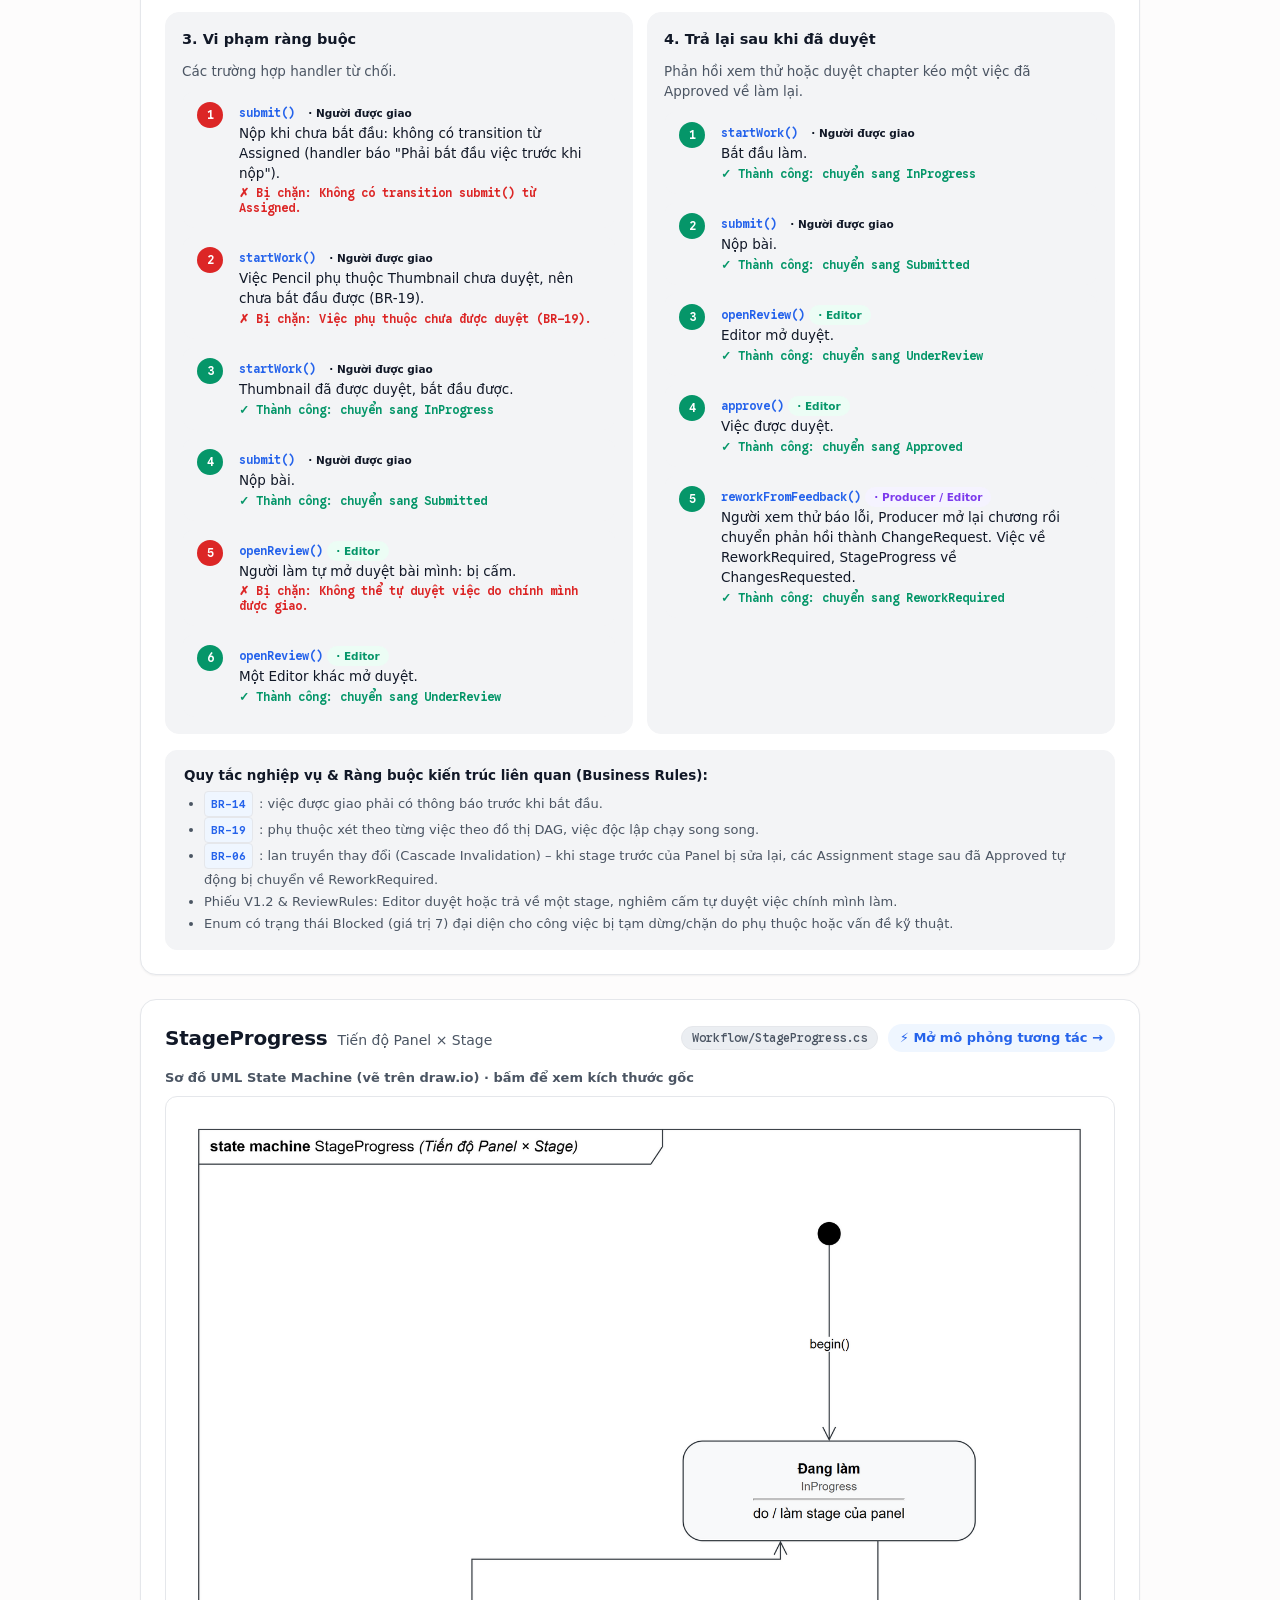
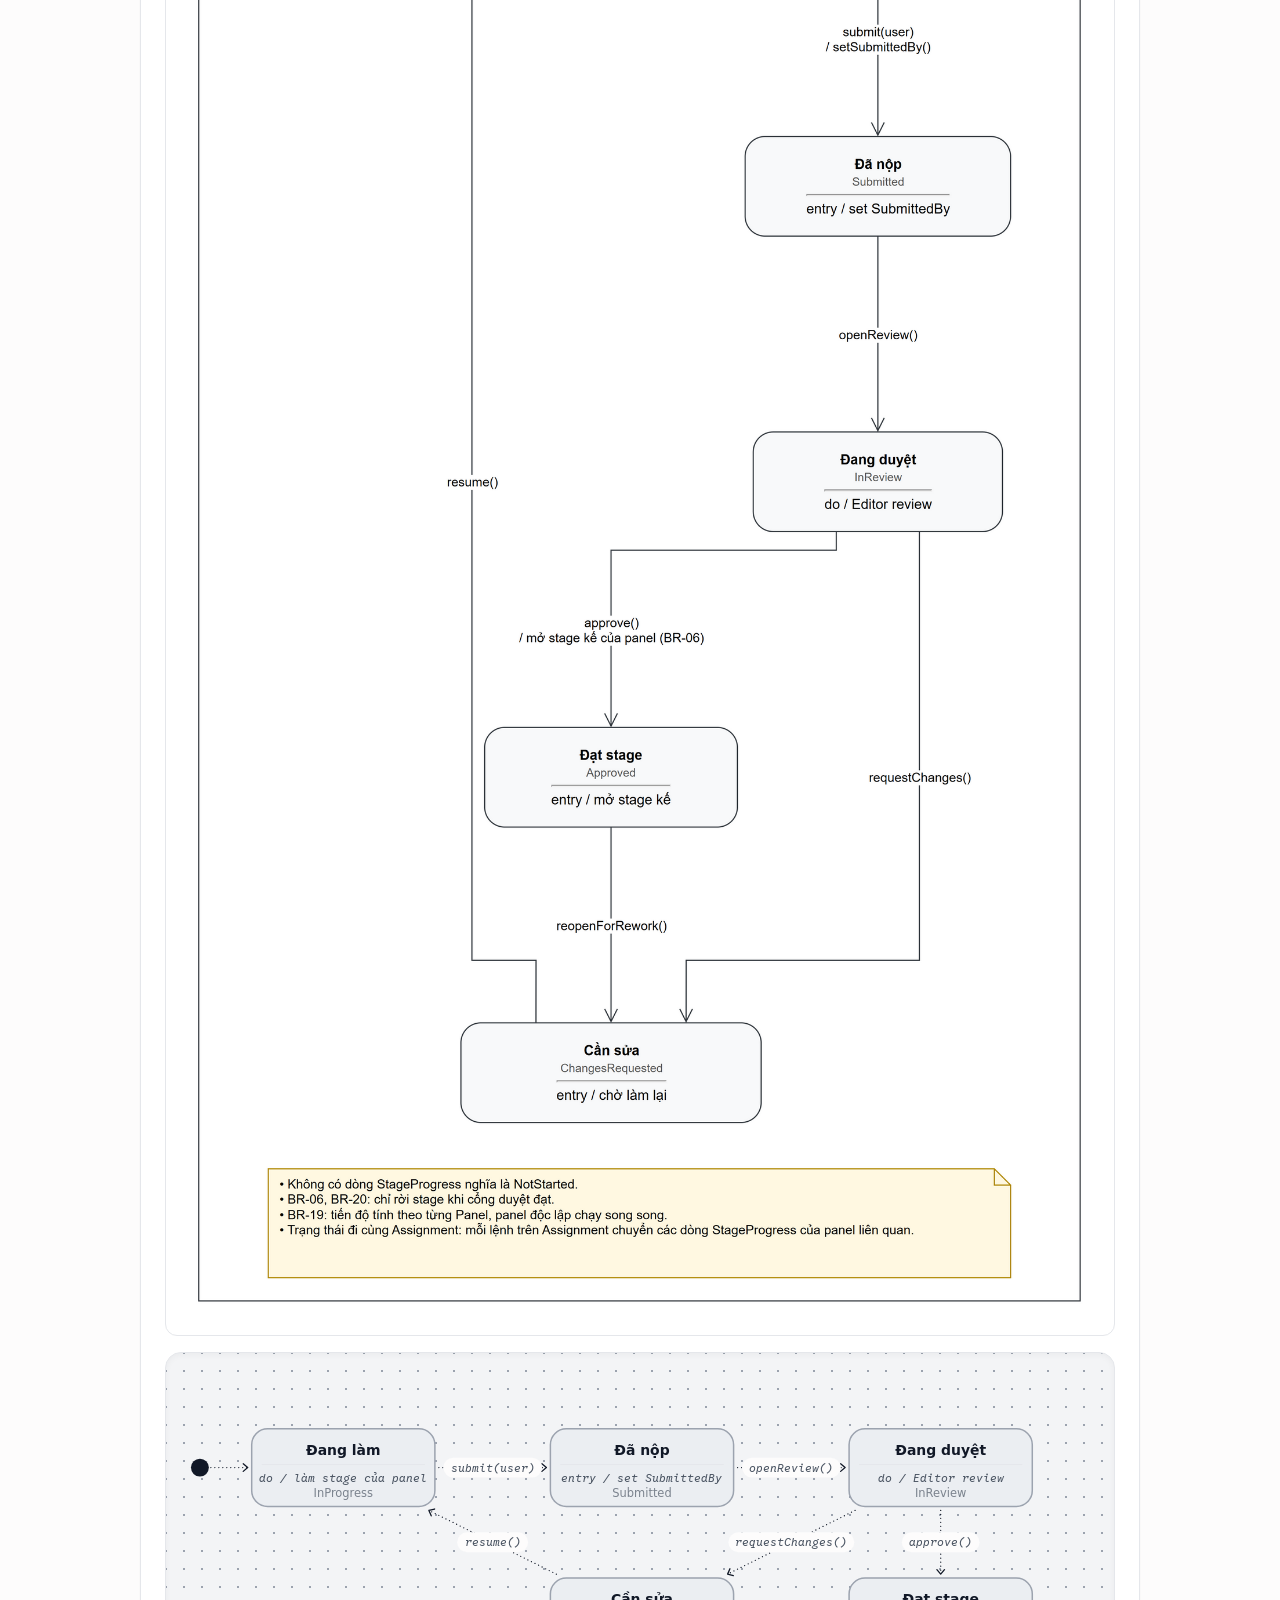
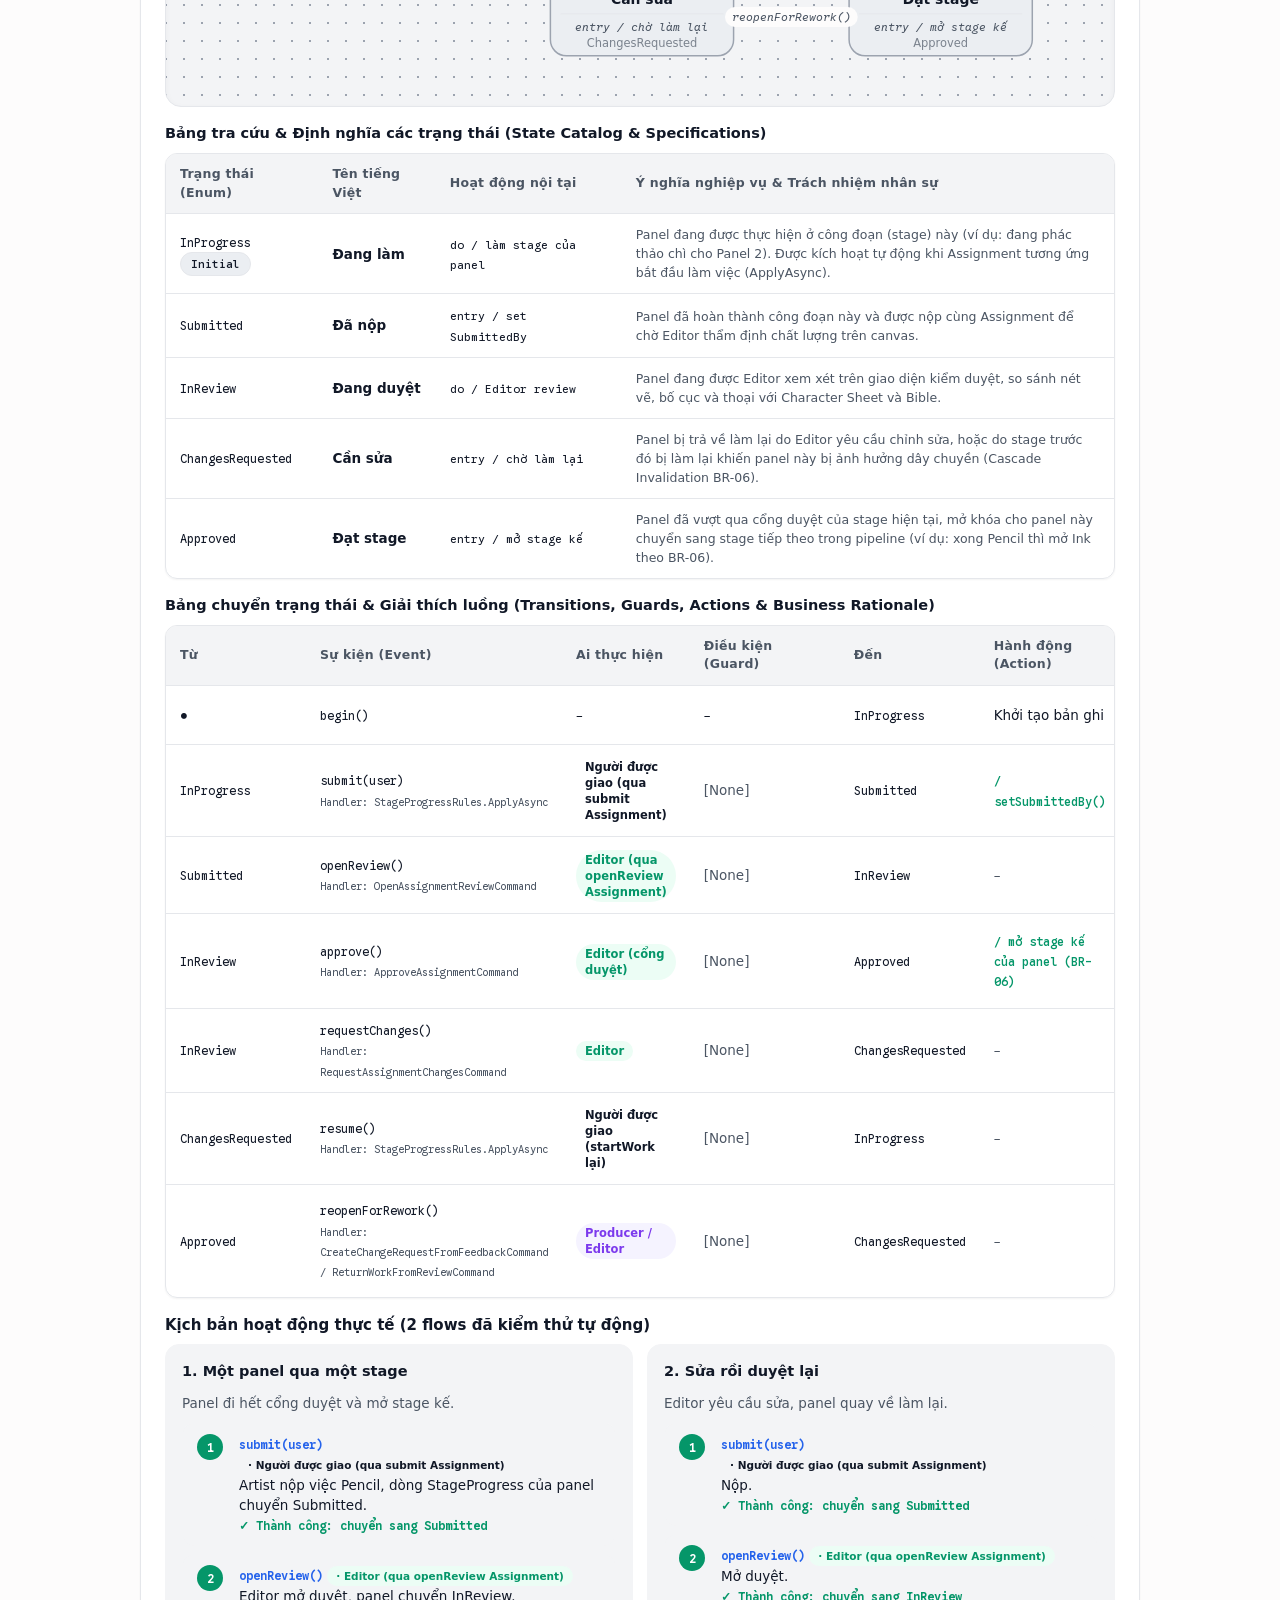
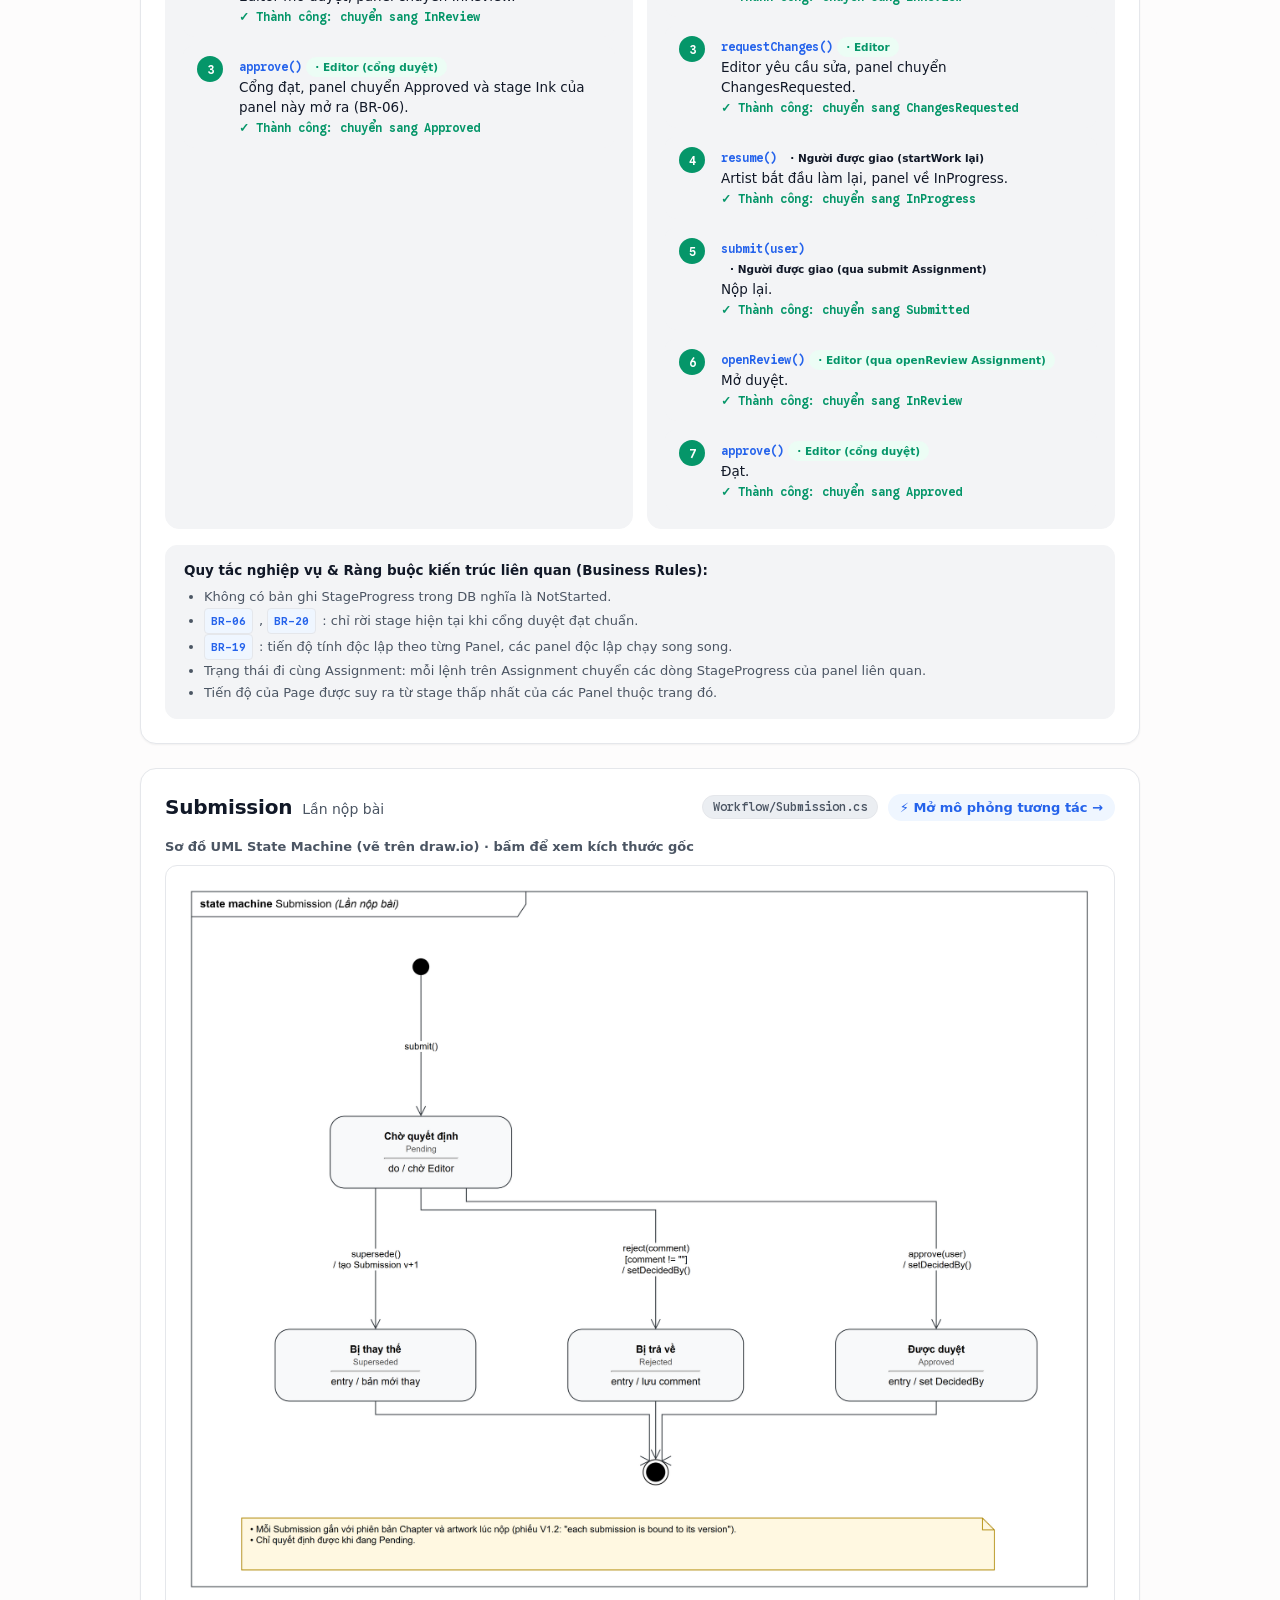
==== commit 479721f5: "docs & feat: add state catalog specifications, business rationale explanations, and orchestration pi" ====
--- a/state-machine-diagrams.html
+++ b/state-machine-diagrams.html
@@ -3,13 +3,13 @@
 <head>
 <meta charset="utf-8">
 <meta name="viewport" content="width=device-width, initial-scale=1, viewport-fit=cover">
-<title>PanelForge · State Machine Diagrams</title>
+<title>PanelForge · State Machine Diagrams & Specifications</title>
 <link rel="stylesheet" href="https://fonts.googleapis.com/css2?family=Google+Sans+Flex:wght@300..700&family=Google+Sans+Code:wght@300..700&display=swap">
 <link rel="stylesheet" href="state-machines.css">
 <style>
   .legend { display: flex; flex-wrap: wrap; gap: 10px 24px; font-size: 13px; color: var(--on-surface-variant); padding: 12px 16px; background: var(--surface-dim); border-radius: 12px; border: 1px solid var(--stroke-default); align-items: center; }
   .legend svg { vertical-align: middle; }
-  .flows { display: grid; grid-template-columns: repeat(auto-fit, minmax(300px, 1fr)); gap: 14px; }
+  .flows { display: grid; grid-template-columns: repeat(auto-fit, minmax(320px, 1fr)); gap: 14px; }
   .flow { display: flex; flex-direction: column; gap: 10px; padding: 16px; border-radius: 14px; background: var(--surface-dim); border: 1px solid var(--stroke-subtle); min-width: 0; }
   .flow h4 { margin: 0; font-size: 14.5px; font-weight: 650; color: var(--on-surface); }
   .sub { margin: 16px 0 6px; font-size: 15px; font-weight: 650; }
@@ -30,7 +30,7 @@
         <svg width="22" height="22" viewBox="0 0 24 24" fill="none" stroke="currentColor" stroke-width="2.2" stroke-linecap="round" stroke-linejoin="round" style="color:var(--primary)"><rect x="3" y="3" width="18" height="18" rx="2"/><path d="M3 9h18"/><path d="M9 21V9"/></svg>
         PanelForge
       </a>
-      <span class="brand-badge">UML Diagrams</span>
+      <span class="brand-badge">UML Diagrams & Specifications</span>
     </div>
     <div class="actions">
       <nav aria-label="Trang">
@@ -45,18 +45,19 @@
 
 <div class="wrap">
   <div style="display:flex;flex-direction:column;gap:6px">
-    <p class="body-s muted mono" style="color:var(--primary);font-weight:600">SEP490 · FA26SE251 · DOMAIN WORKFLOW SPECIFICATIONS</p>
-    <h1 class="headline">Sơ đồ 10 State Machines PanelForge</h1>
+    <p class="body-s muted mono" style="color:var(--primary);font-weight:600">SEP490 · FA26SE251 · DOMAIN WORKFLOW SPECIFICATIONS & VERIFIED STATE MACHINES</p>
+    <h1 class="headline">Sơ đồ & Đặc tả 10 State Machines PanelForge</h1>
     <p class="body-s muted">
-      Tổng hợp vòng đời trạng thái của 10 thực thể chính. Mỗi trạng thái hiển thị hoạt động nội tại (entry / do) và mã enum trong C#. 
-      Bảng bên dưới giải thích rõ vai trò thực hiện (Who), điều kiện Guard, hành động Action và kết quả thực thi của 25 kịch bản tự động.
+      Tài liệu đặc tả toàn diện vòng đời trạng thái của 10 thực thể cốt lõi trong hệ thống hỗ trợ sản xuất truyện tranh trực tuyến PanelForge. 
+      Mỗi State Machine bao gồm: Sơ đồ chuẩn UML, Bảng định nghĩa ý nghĩa trạng thái, Bảng chi tiết bước chuyển kèm điều kiện bảo vệ Guard & hành động Action, 
+      thuyết minh giải thích nghiệp vụ chuyên sâu, đối chiếu 24 Business Rules (BR-01 đến BR-24), và kết quả kiểm thử tự động của 25 kịch bản thực tế.
     </p>
   </div>
 
   <!-- Legend -->
   <div class="legend">
-    <span style="font-weight:600;color:var(--on-surface)">Chú thích:</span>
-    <span><svg width="20" height="20"><circle cx="10" cy="10" r="7" fill="var(--on-surface)"/></svg> Trạng thái khởi tạo (Initial)</span>
+    <span style="font-weight:600;color:var(--on-surface)">Chú thích quy ước:</span>
+    <span><svg width="20" height="20"><circle cx="10" cy="10" r="7" fill="var(--on-surface)"/></svg> Khởi tạo (Initial)</span>
     <span><svg width="20" height="20"><circle cx="10" cy="10" r="7" fill="none" stroke="var(--primary)" stroke-width="2"/><circle cx="10" cy="10" r="3.5" fill="var(--primary)"/></svg> Kết thúc thành công (Good final)</span>
     <span><svg width="20" height="20"><circle cx="10" cy="10" r="7" fill="none" stroke="var(--error)" stroke-width="2"/><circle cx="10" cy="10" r="3.5" fill="var(--error)"/></svg> Kết thúc lỗi / Huỷ (Bad final)</span>
     <span><code class="mono g">[guard]</code> Điều kiện chặn</span>
@@ -70,16 +71,62 @@
   <section class="card" id="overview">
     <div class="row between">
       <div>
-        <h2 class="headline-s">Sơ đồ tổng quan: Quan hệ tương tác giữa 10 thực thể</h2>
-        <p class="body-s muted" style="margin-top:2px">Mũi tên cho biết trạng thái của thực thể nguồn kích hoạt hoặc tạo ra vòng đời của thực thể đích.</p>
-      </div>
-      <span class="badge mono">Inter-Entity Flow</span>
+        <h2 class="headline-s">Sơ đồ tổng quan & Chuỗi điều phối liên hoàn giữa 10 thực thể</h2>
+        <p class="body-s muted" style="margin-top:2px">Mũi tên cho biết trạng thái của thực thể nguồn kích hoạt hoặc tạo ra vòng đời của thực thể đích trong quy trình studio.</p>
+      </div>
+      <span class="badge mono">Inter-Entity Flow & Orchestration</span>
     </div>
     <div class="viewport"><svg id="svg-overview" role="img" aria-label="Sơ đồ tổng quan liên kết"></svg></div>
+
+    <!-- 5 Cross-Entity Orchestration Chains -->
+    <div style="margin-top:14px;display:flex;flex-direction:column;gap:8px">
+      <span style="font-weight:650;font-size:14.5px">5 Chuỗi điều phối liên hoàn cốt lõi trong hệ thống (Cross-Entity Pipelines):</span>
+      <div class="orchestration-grid">
+        <div class="orch-card">
+          <h4><span>1.</span> Trợ lý AI có giám sát (AI Loop)</h4>
+          <p>Writer yêu cầu AI qua <b>AiWorkflowRun</b> (Queued → Running). Chuỗi tác tử Writer → Continuity sinh các <b>AiSuggestion</b> (Pending). Writer xem xét và phê duyệt (Accepted) để sinh <b>ContentRevision</b> bất biến kèm SHA-256 (BR-01, BR-10). AI không tự ý duyệt cổng sản xuất (BR-02).</p>
+          <div class="orch-tags">
+            <span class="tag-sm">AiWorkflowRun</span><span class="tag-sm">AiSuggestion</span><span class="tag-sm">ContentRevision</span>
+          </div>
+        </div>
+
+        <div class="orch-card">
+          <h4><span>2.</span> Phân rã công việc & Ma trận tiến độ (Production)</h4>
+          <p>Chương ở <b>InProduction</b>. Producer tạo <b>Assignment</b> phân công cho thành viên (BR-07, BR-14). Khi Artist bắt đầu làm (InProgress), hệ thống khởi tạo ma trận <b>StageProgress</b> cho từng $(Panel, Stage)$. Mỗi Panel tiến triển độc lập, cho phép song song hóa công việc (BR-19).</p>
+          <div class="orch-tags">
+            <span class="tag-sm">Chapter</span><span class="tag-sm">Assignment</span><span class="tag-sm">StageProgress</span>
+          </div>
+        </div>
+
+        <div class="orch-card">
+          <h4><span>3.</span> Cổng kiểm duyệt & Yêu cầu sửa (Review & Gates)</h4>
+          <p>Artist hoàn thành nộp bài: tạo snapshot <b>Submission</b> (Pending) và đẩy StageProgress sang Submitted. Editor mở thẩm định trên canvas (UnderReview). Nếu chưa đạt, Editor trả về tạo <b>ChangeRequest</b> (Open kèm vùng khoanh 0..1) và Submission bị Rejected. Duyệt chỉ mở khi hết CR (BR-06).</p>
+          <div class="orch-tags">
+            <span class="tag-sm">Submission</span><span class="tag-sm">ChangeRequest</span><span class="tag-sm">StageProgress</span>
+          </div>
+        </div>
+
+        <div class="orch-card">
+          <h4><span>4.</span> Kiểm soát chất lượng & Lan truyền sửa (QA & Cascade)</h4>
+          <p>Bộ kiểm tra 3 tầng tìm <b>ConsistencyFinding</b> (Open). Finding mức Blocking chặn Producer duyệt Chapter. Phản hồi xem thử (<b>PreviewFeedback</b>) chọn NeedsChange yêu cầu Producer mở lại Chapter (thu hồi toàn bộ link xem thử theo BR-17), chuyển thành ChangeRequest và kích hoạt <b>Cascade Invalidation</b> (BR-06) kéo các stage sau về làm lại.</p>
+          <div class="orch-tags">
+            <span class="tag-sm">ConsistencyFinding</span><span class="tag-sm">PreviewFeedback</span><span class="tag-sm">Cascade Rework</span>
+          </div>
+        </div>
+
+        <div class="orch-card">
+          <h4><span>5.</span> Đóng băng, Đóng gói & Phát hành (Publishing)</h4>
+          <p>Mọi việc đạt chuẩn, Producer duyệt <b>Chapter</b> (InProduction → Approved): đóng băng bản thảo, tạo ChapterSnapshot (CF4) và khóa sửa (BR-12). Publisher thẩm định và lên lịch phát hành (Published). <b>ExportJob</b> chạy ngầm render PDF/CBZ/JSON với mã hash SHA-256 (BR-04, BR-16). Độc giả chỉ xem được sau PublishedAt (BR-24).</p>
+          <div class="orch-tags">
+            <span class="tag-sm">Chapter</span><span class="tag-sm">ExportJob</span><span class="tag-sm">Catalog</span>
+          </div>
+        </div>
+      </div>
+    </div>
   </section>
 
   <!-- Cards Container -->
-  <div id="cards" style="display:flex;flex-direction:column;gap:20px"></div>
+  <div id="cards" style="display:flex;flex-direction:column;gap:24px"></div>
 </div>
 
 <script src="state-machines.js"></script>
@@ -104,7 +151,7 @@
   if (w.includes('artist')) return 'role-artist';
   if (w.includes('writer')) return 'role-writer';
   if (w.includes('publisher')) return 'role-publisher';
-  if (w.includes('ai') || w.includes('continuity')) return 'role-ai';
+  if (w.includes('ai') || w.includes('continuity') || w.includes('worker') || w.includes('hệ thống') || w.includes('cron')) return 'role-ai';
   return '';
 }
 
@@ -117,10 +164,10 @@
   export: 'img/sm-10-export-job.png',
 };
 const GROUPS = [
-  ['Luồng sản xuất & Kiểm duyệt (Core Production)', ['chapter', 'assignment', 'stage', 'submission', 'cr']],
-  ['Kiểm soát chất lượng & Phản hồi (Quality & Feedback)', ['finding', 'feedback']],
-  ['AI Hỗ trợ có giám sát (Human-in-the-loop AI)', ['airun', 'aisug']],
-  ['Đóng gói & Xuất bản (Publishing)', ['export']],
+  ['Luồng sản xuất & Kiểm duyệt (Core Production Pipeline)', ['chapter', 'assignment', 'stage', 'submission', 'cr']],
+  ['Kiểm soát chất lượng & Phản hồi ngoại vi (Quality & Feedback)', ['finding', 'feedback']],
+  ['Trợ lý AI đa tác tử có giám sát (Human-in-the-loop AI)', ['airun', 'aisug']],
+  ['Đóng gói & Phân phối xuất bản (Publishing & Distribution)', ['export']],
 ];
 
 const OVERVIEW = {
@@ -156,25 +203,47 @@
 const link = (href, txt) => { const x = document.createElement('a'); x.href = href; x.className = 'chip'; x.textContent = txt; x.style.textDecoration = 'none'; x.style.display = 'inline-flex'; x.style.alignItems = 'center'; return x; };
 nav.appendChild(link('#overview', '🗺️ Tổng quan'));
 
+function formatNote(n) {
+  return n.replace(/\b(BR-\d+)\b/g, '<span class="br-badge">$1</span>');
+}
+
 GROUPS.forEach(([title, keys]) => {
   const h = document.createElement('h2'); h.className = 'group-title'; h.textContent = title; cards.appendChild(h);
   keys.forEach(k => {
     const m = MACHINES[k];
     nav.appendChild(link('#' + k, m.name));
     const c = document.createElement('section'); c.className = 'card'; c.id = k;
+
+    // 1. State Catalog Table
+    const stateRows = Object.entries(m.states).map(([sKey, sVal]) => {
+      const isInitial = sKey === m.initial;
+      const finalBadge = sVal.final === 'good' ? '<span class="badge ok" style="font-size:11px">Final Good</span>' : sVal.final === 'bad' ? '<span class="badge" style="font-size:11px;background:var(--error-container);color:var(--error)">Final Bad</span>' : '';
+      const initialBadge = isInitial ? '<span class="badge" style="font-size:11px;background:var(--surface-container);color:var(--on-surface)">Initial</span>' : '';
+      return `<tr>
+        <td><code>${sKey}</code> ${initialBadge} ${finalBadge}</td>
+        <td><strong>${esc(sVal.vi)}</strong></td>
+        <td><code class="mono" style="font-size:11.5px">${esc(sVal.act || '–')}</code></td>
+        <td class="state-explain-cell">${esc(sVal.desc || '–')}</td>
+      </tr>`;
+    }).join('');
+
+    // 2. Transitions Table
     const rows = m.t.map(t => {
       const rc = roleClass(t.who);
       const whoBadge = t.who ? `<span class="badge-role ${rc}">${esc(t.who)}</span>` : '–';
+      const handlerText = t.src ? `<br><small class="mono muted" style="font-size:10.5px">Handler: ${esc(t.src)}</small>` : '';
       return `<tr>
         <td><code>${t.from}</code></td>
-        <td><code>${esc(t.ev)}</code></td>
+        <td><code>${esc(t.ev)}</code>${handlerText}</td>
         <td>${whoBadge}</td>
         <td>${t.g ? `<code class="g">[${esc(t.g[0])}]</code>` : '<span class="muted">[None]</span>'}</td>
         <td><code>${t.to}</code></td>
         <td>${t.a ? `<code class="a">/ ${esc(t.a[0])}</code>` : '<span class="muted">–</span>'}</td>
+        <td class="explain-cell">${esc(t.explain || '–')}</td>
       </tr>`;
     }).join('');
 
+    // 3. Scenario Flows
     const flows = m.flows.map((f, fi) => {
       const res = runFlow(m, f);
       const steps = f.steps.map((s, i) => {
@@ -209,22 +278,34 @@
       </figure>
       <div class="viewport"><svg role="img" aria-label="State machine ${m.name}"></svg></div>
 
+      <!-- State Catalog Table -->
       <div style="display:flex;flex-direction:column;gap:8px">
-        <span style="font-weight:650;font-size:14.5px">Bảng chuyển trạng thái (Transitions & Guards)</span>
+        <span style="font-weight:650;font-size:14.5px">Bảng tra cứu & Định nghĩa các trạng thái (State Catalog & Specifications)</span>
         <div class="table-wrap"><table class="table">
-          <thead><tr><th>Từ trạng thái</th><th>Sự kiện kích hoạt (Event)</th><th>Ai thực hiện (Role)</th><th>Điều kiện kiểm tra (Guard)</th><th>Trạng thái đích</th><th>Hành động thực thi (Action)</th></tr></thead>
-          <tbody><tr><td><code>●</code></td><td><code>${m.initEvent}</code></td><td>–</td><td>–</td><td><code>${m.initial}</code></td><td>–</td></tr>${rows}</tbody>
+          <thead><tr><th style="min-width:140px">Trạng thái (Enum)</th><th style="min-width:110px">Tên tiếng Việt</th><th style="min-width:180px">Hoạt động nội tại</th><th>Ý nghĩa nghiệp vụ & Trách nhiệm nhân sự</th></tr></thead>
+          <tbody>${stateRows}</tbody>
         </table></div>
       </div>
 
+      <!-- Transitions Table with Explanations -->
       <div style="display:flex;flex-direction:column;gap:8px">
-        <h4 class="sub" style="margin:0">Kịch bản hoạt động thực tế (${m.flows.length} flows)</h4>
+        <span style="font-weight:650;font-size:14.5px">Bảng chuyển trạng thái & Giải thích luồng (Transitions, Guards, Actions & Business Rationale)</span>
+        <div class="table-wrap"><table class="table">
+          <thead><tr><th style="min-width:100px">Từ</th><th style="min-width:130px">Sự kiện (Event)</th><th style="min-width:110px">Ai thực hiện</th><th style="min-width:150px">Điều kiện (Guard)</th><th style="min-width:90px">Đến</th><th style="min-width:140px">Hành động (Action)</th><th style="min-width:240px">Ý nghĩa nghiệp vụ & Tác động hệ thống</th></tr></thead>
+          <tbody><tr><td><code>●</code></td><td><code>${m.initEvent}</code></td><td>–</td><td>–</td><td><code>${m.initial}</code></td><td>Khởi tạo bản ghi</td><td class="explain-cell">Thực thể được tạo mới trong cơ sở dữ liệu với trạng thái ban đầu.</td></tr>${rows}</tbody>
+        </table></div>
+      </div>
+
+      <!-- Scenario Flows -->
+      <div style="display:flex;flex-direction:column;gap:8px">
+        <h4 class="sub" style="margin:0">Kịch bản hoạt động thực tế (${m.flows.length} flows đã kiểm thử tự động)</h4>
         <div class="flows">${flows}</div>
       </div>
 
+      <!-- Business Rules -->
       <div style="display:flex;flex-direction:column;gap:6px;background:var(--surface-dim);padding:14px 18px;border-radius:12px;border:1px solid var(--stroke-subtle)">
-        <span style="font-weight:650;font-size:13.5px">Quy tắc nghiệp vụ liên quan:</span>
-        <ul class="notes">${m.notes.map(n => `<li>${esc(n)}</li>`).join('')}</ul>
+        <span style="font-weight:650;font-size:13.5px">Quy tắc nghiệp vụ & Ràng buộc kiến trúc liên quan (Business Rules):</span>
+        <ul class="notes">${m.notes.map(n => `<li>${formatNote(esc(n))}</li>`).join('')}</ul>
       </div>
     `;
     cards.appendChild(c);
--- a/state-machines.css
+++ b/state-machines.css
@@ -985,3 +985,87 @@
 .log-terminal .ok { border-color: #38bdf8; color: #7dd3fc; }
 .log-terminal .bad { border-color: #f87171; color: #fca5a5; }
 .log-terminal .act { border-color: #34d399; color: #6ee7b7; }
+
+/* --- Orchestration & Explanation Enhancements --- */
+.orchestration-grid {
+  display: grid;
+  grid-template-columns: repeat(auto-fit, minmax(320px, 1fr));
+  gap: 14px;
+  margin-top: 14px;
+}
+.orch-card {
+  display: flex;
+  flex-direction: column;
+  gap: 8px;
+  padding: 16px;
+  border-radius: 14px;
+  background: var(--surface-dim);
+  border: 1px solid var(--stroke-subtle);
+  transition: transform .15s ease, border-color .15s ease;
+}
+.orch-card:hover {
+  border-color: var(--primary);
+  transform: translateY(-2px);
+}
+.orch-card h4 {
+  margin: 0;
+  font-size: 14.5px;
+  font-weight: 650;
+  color: var(--primary);
+  display: flex;
+  align-items: center;
+  gap: 8px;
+}
+.orch-card p {
+  margin: 0;
+  font-size: 13px;
+  line-height: 20px;
+  color: var(--on-surface-variant);
+}
+.orch-tags {
+  display: flex;
+  flex-wrap: wrap;
+  gap: 6px;
+  margin-top: auto;
+  padding-top: 8px;
+  border-top: 1px dashed var(--stroke-default);
+}
+.tag-sm {
+  font-size: 11px;
+  font-family: var(--ff-mono);
+  padding: 2px 8px;
+  border-radius: 999px;
+  background: var(--surface-bright);
+  border: 1px solid var(--stroke-default);
+  color: var(--on-surface);
+}
+.explain-cell {
+  font-size: 12.5px;
+  line-height: 18px;
+  color: var(--on-surface-variant);
+  min-width: 220px;
+  max-width: 340px;
+}
+.state-explain-cell {
+  font-size: 12.5px;
+  line-height: 19px;
+  color: var(--on-surface-variant);
+}
+.br-badge {
+  display: inline-block;
+  font-family: var(--ff-mono);
+  font-size: 11px;
+  font-weight: 600;
+  padding: 1px 6px;
+  border-radius: 4px;
+  background: var(--accent-container);
+  color: var(--primary);
+  margin-right: 6px;
+  border: 1px solid var(--stroke-default);
+}
+
+.callout.callout-info {
+  background: var(--surface-dim);
+  color: var(--on-surface);
+  border-left: 4px solid var(--primary);
+}
